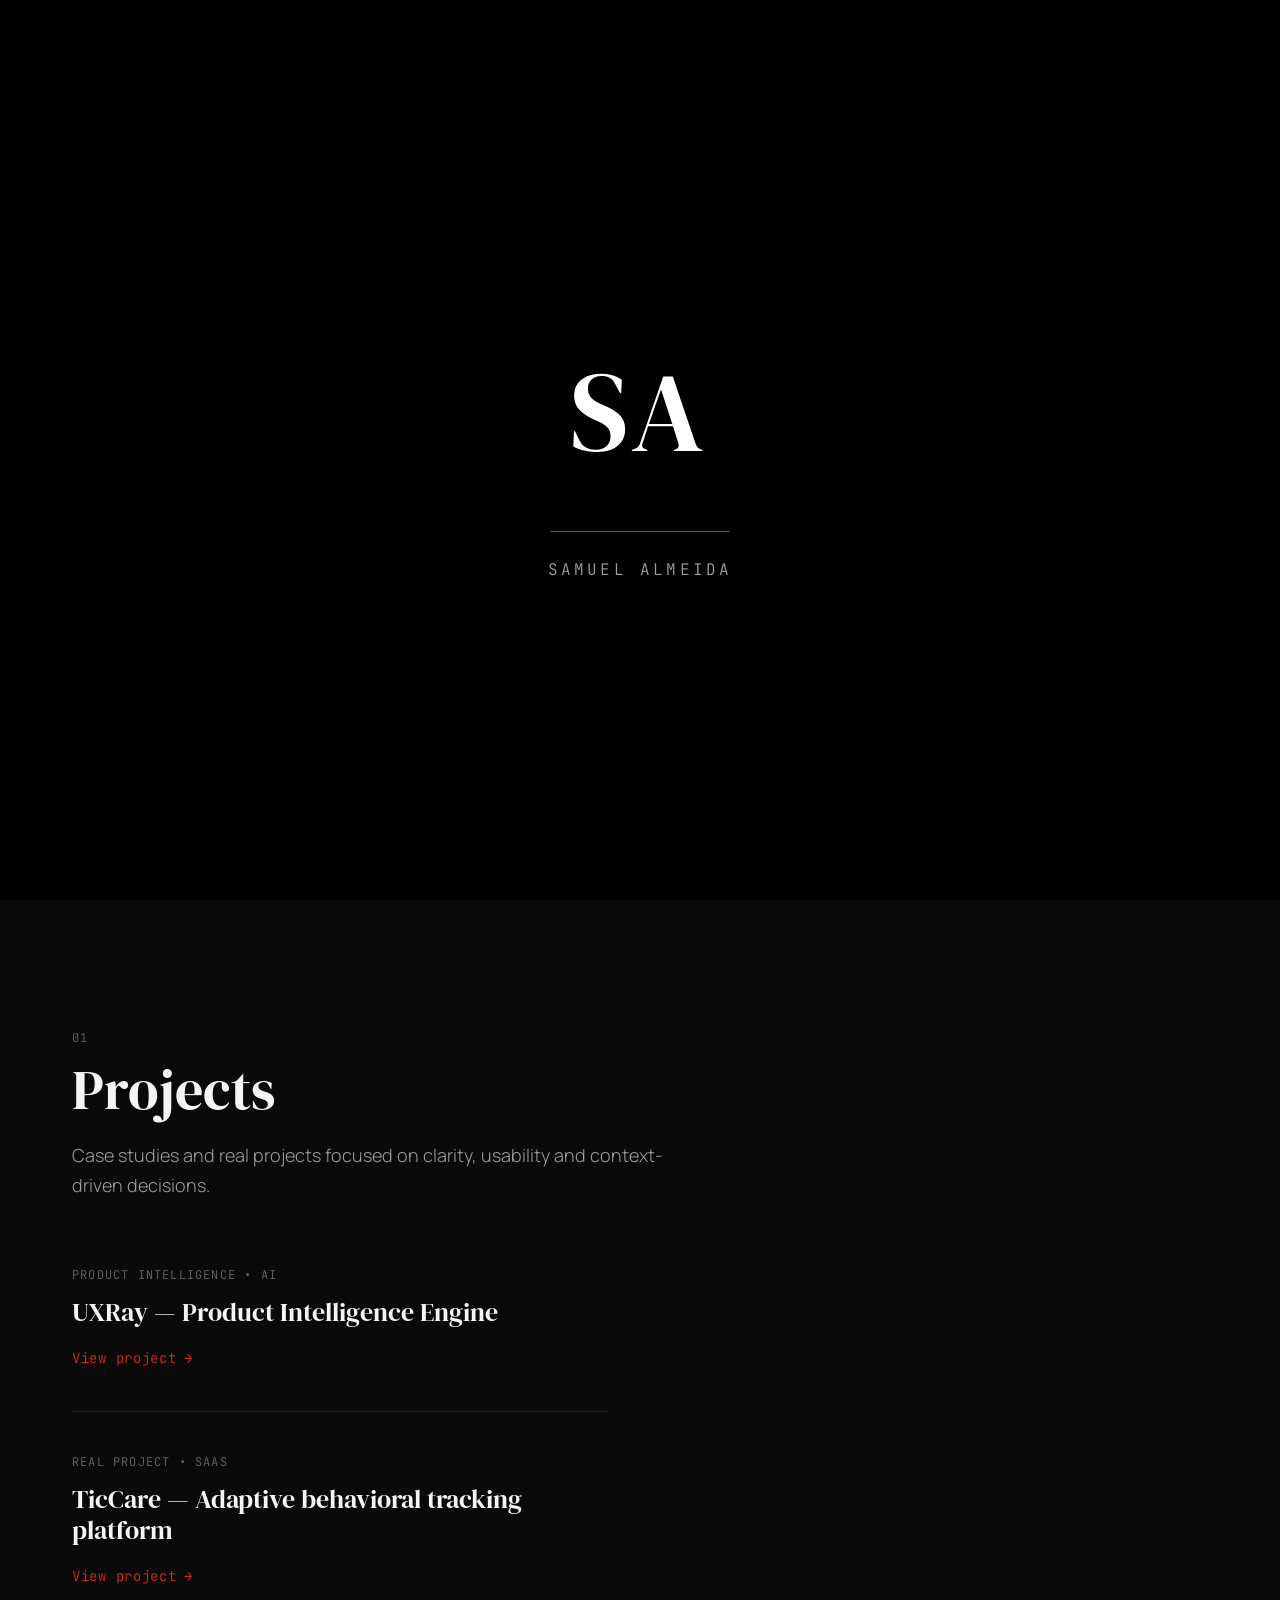
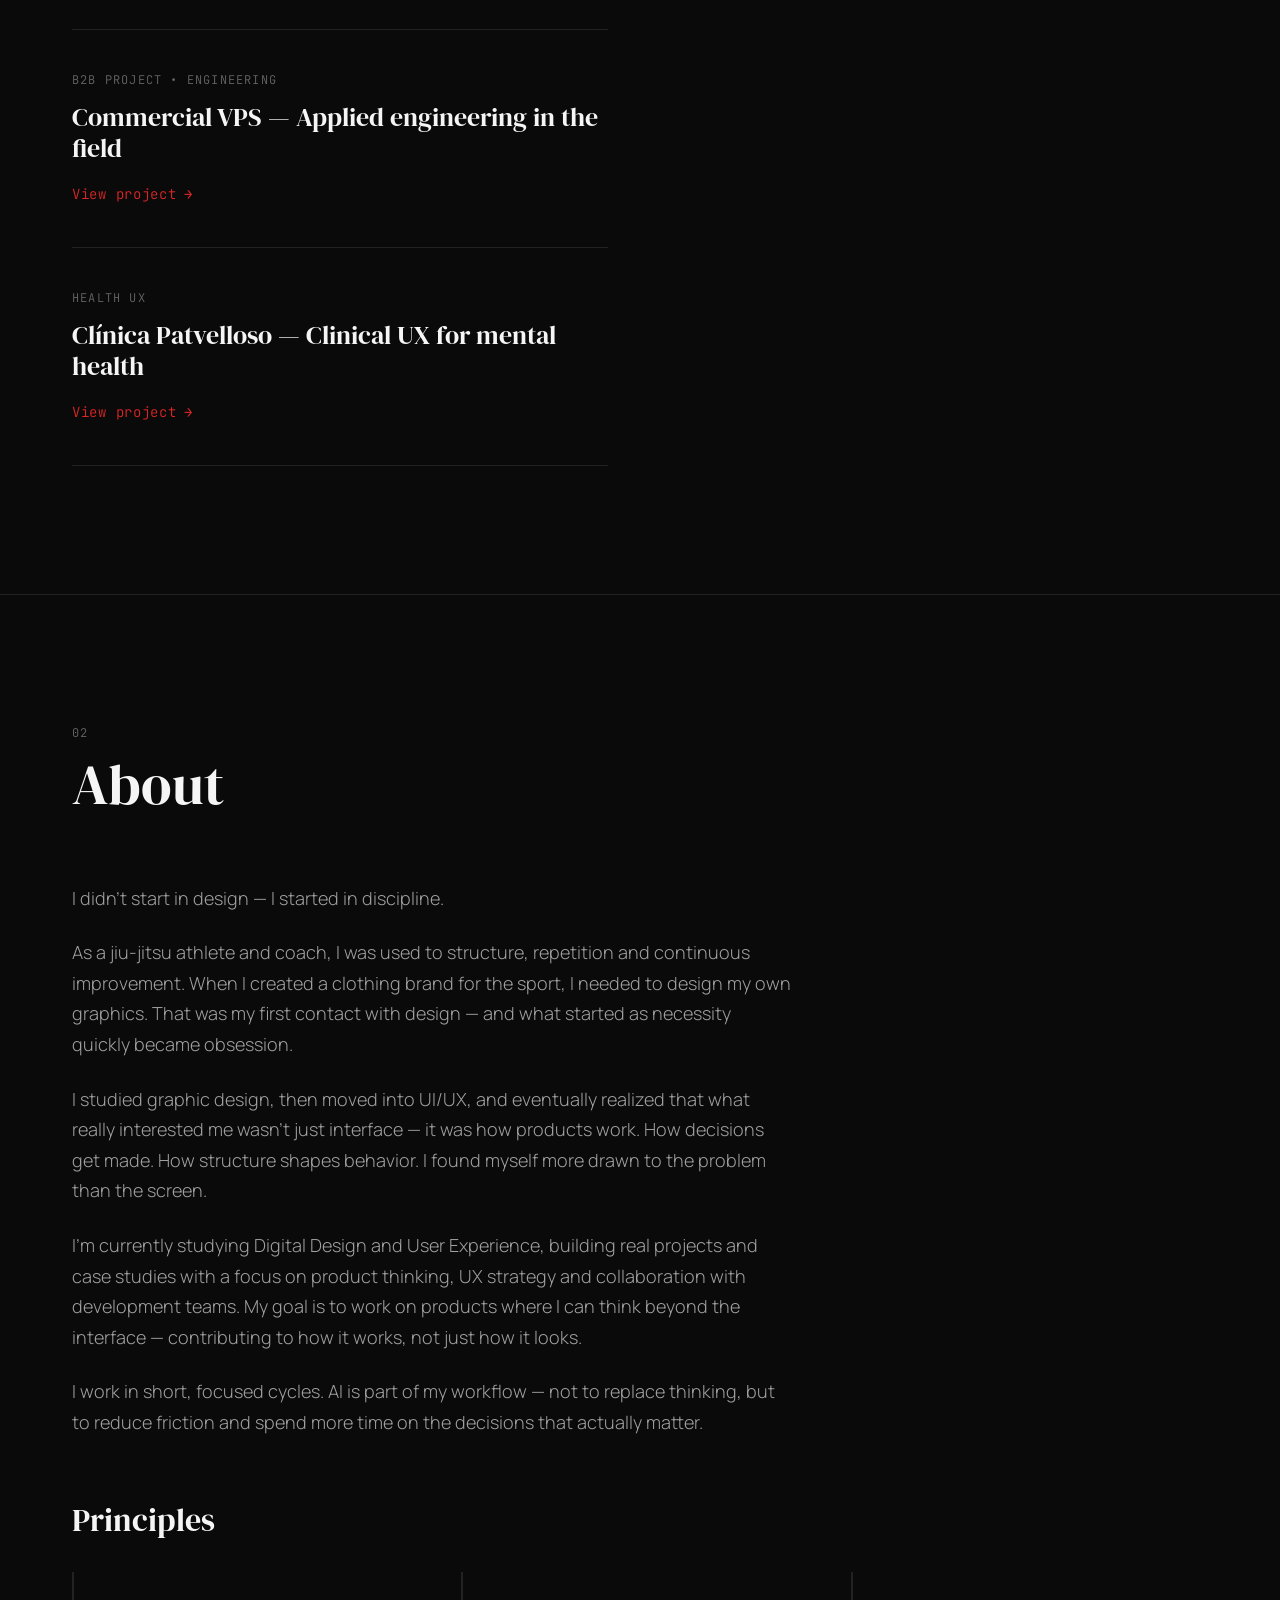
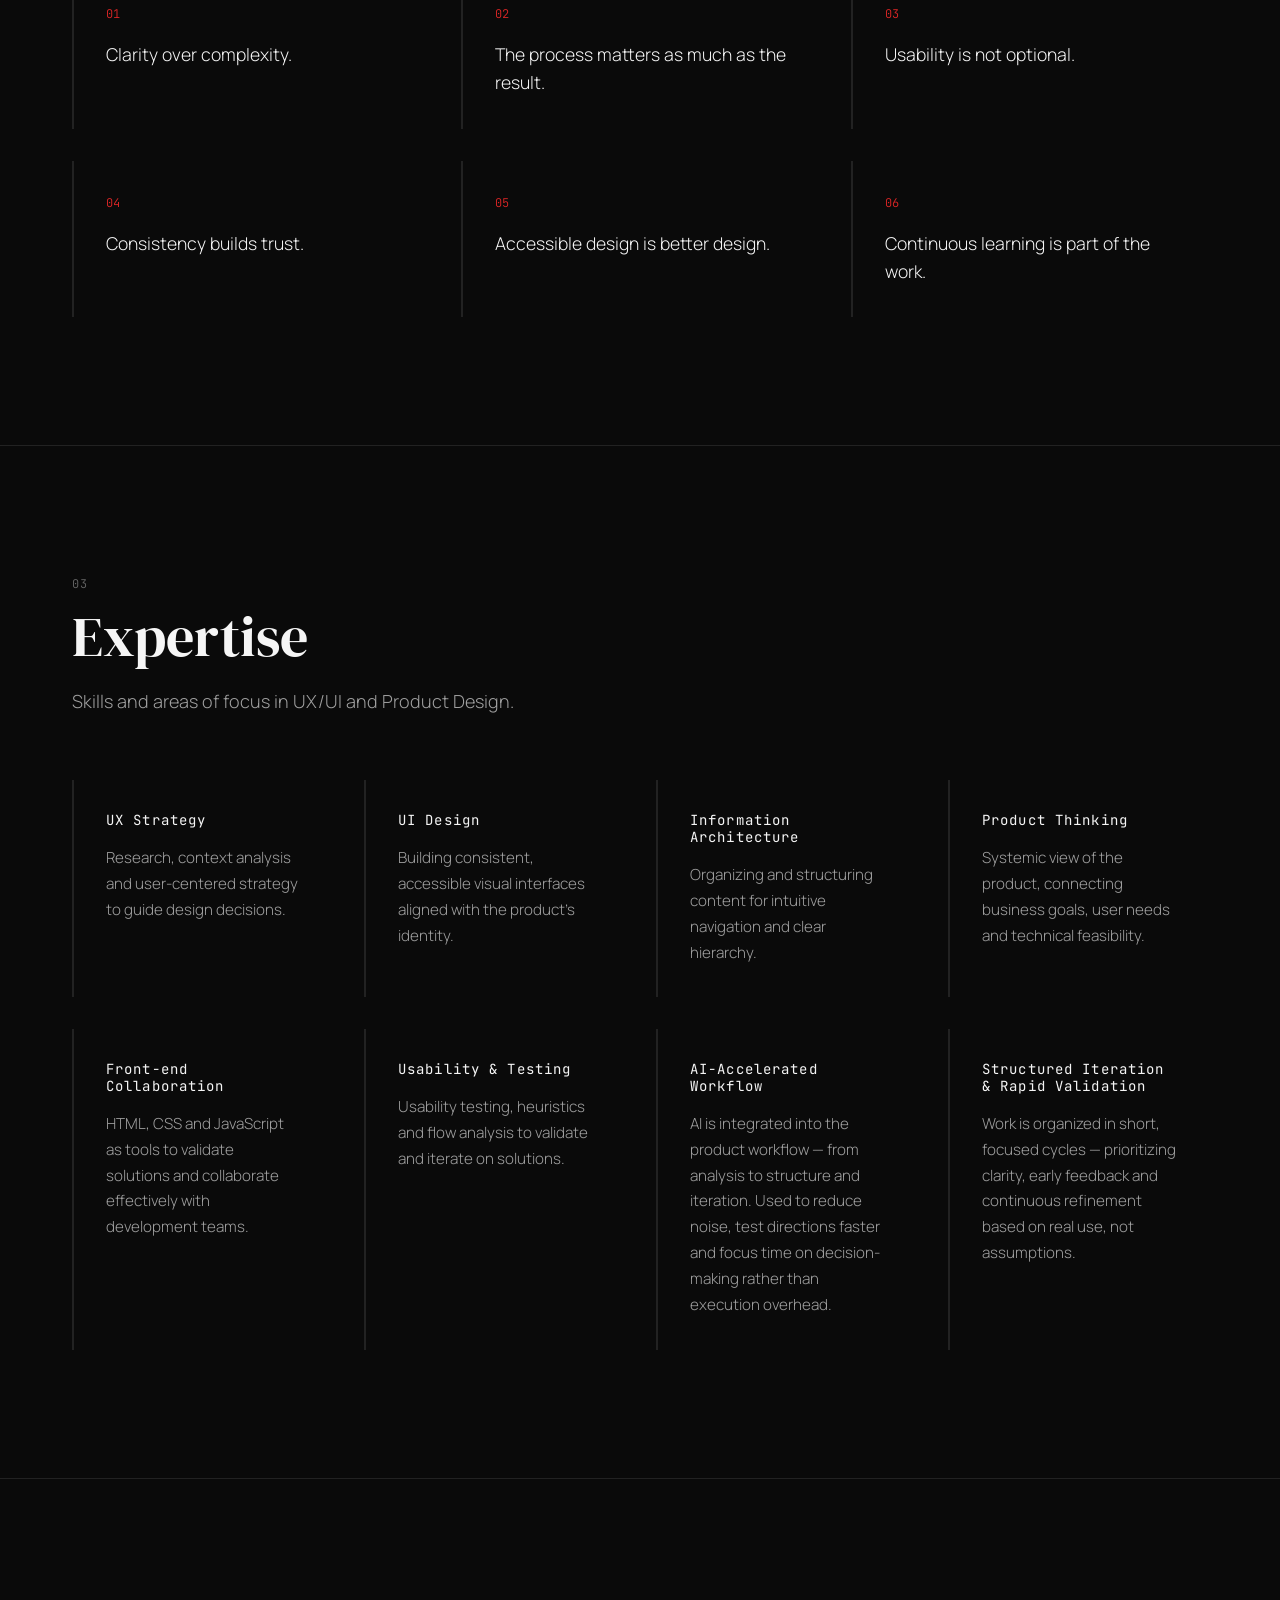
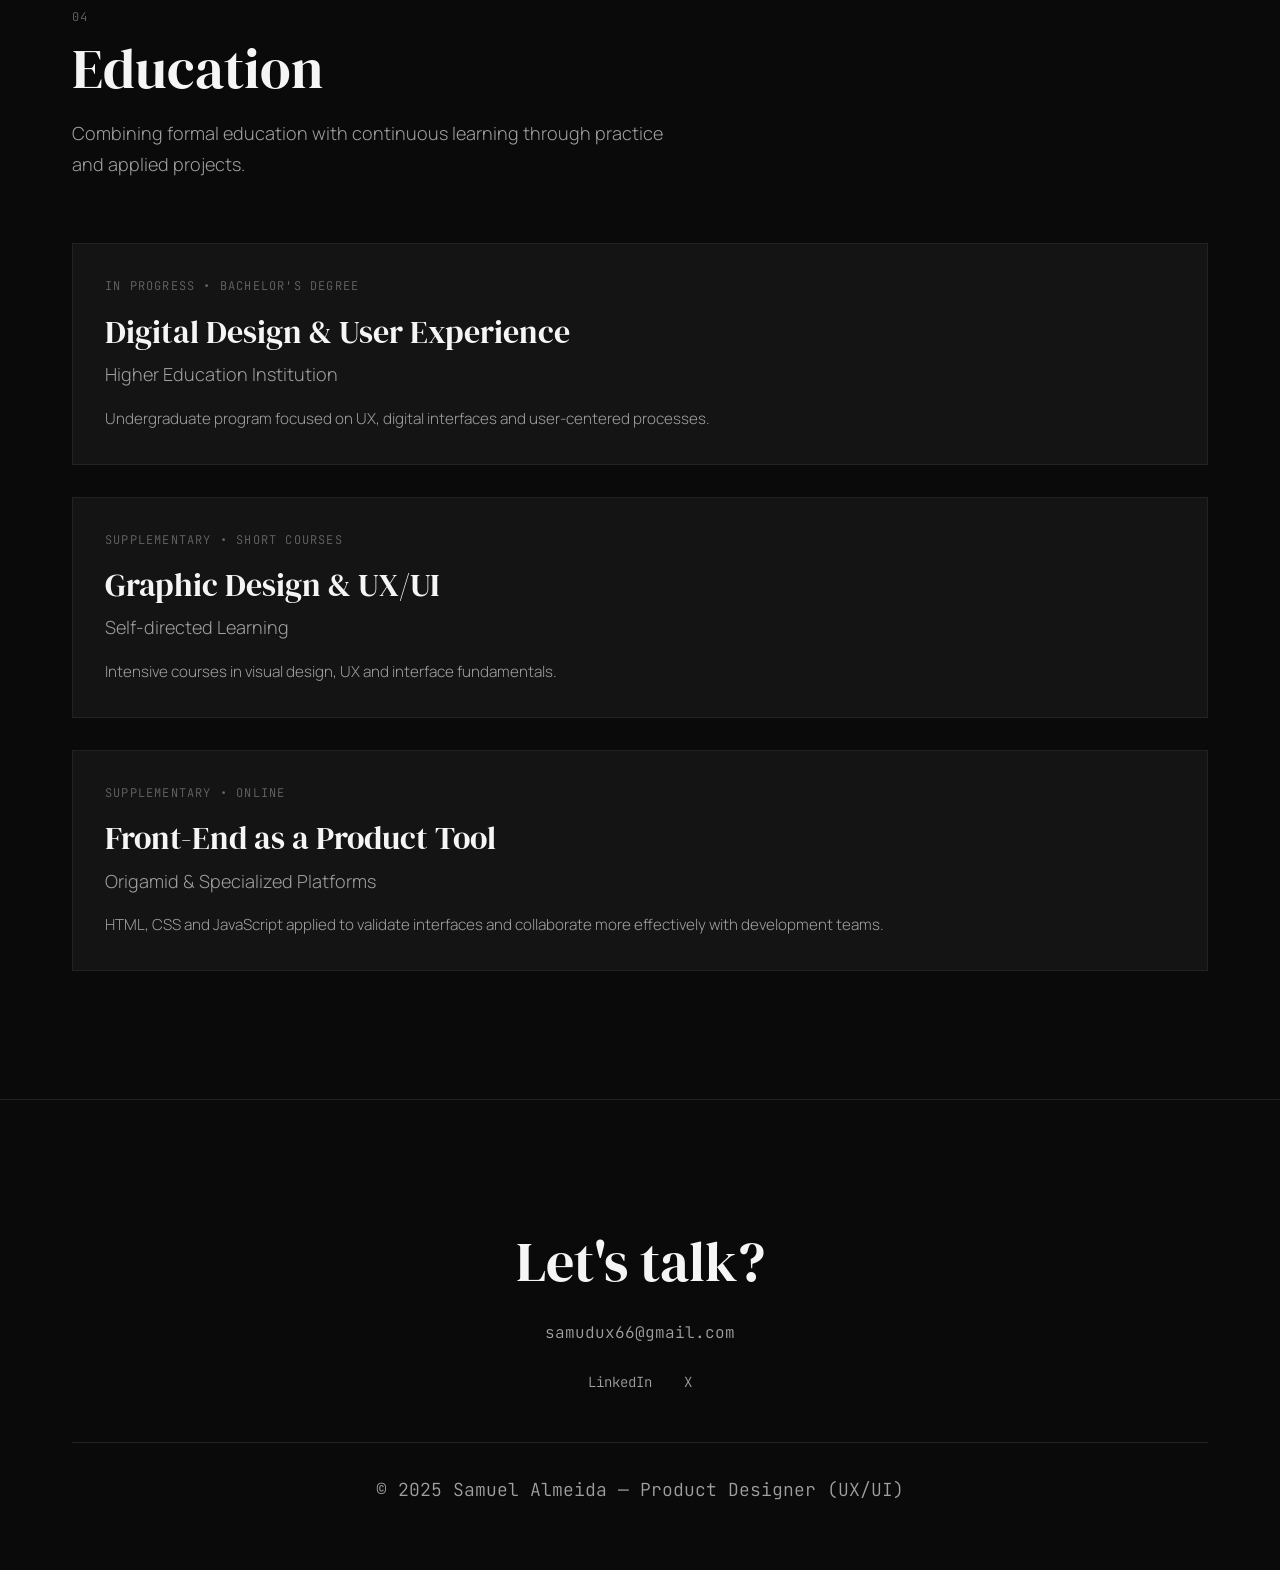
==== index.html @ c8c84872 "Sharpen hero copy and TicCare subtitle Hero: headline → "focused on clarity, structure and decision-" ====
<!DOCTYPE html>
<html lang="en">
<head>
    <meta charset="UTF-8">
    <meta name="viewport" content="width=device-width, initial-scale=1.0">
    <title>Samuel Almeida — Product Designer (UX/UI)</title>
    <meta name="description" content="Portfolio of Samuel Almeida — Product Designer (UX/UI), focused on turning complex interfaces into clear, functional and user-centered experiences." />

    <!-- OG / Social -->
    <meta property="og:title" content="Samuel Almeida — Product Designer (UX/UI)" />
    <meta property="og:description" content="Product Designer focused on UX/UI and product thinking. Case studies in AI, SaaS, B2B and Health UX." />
    <meta property="og:image" content="https://samudux.github.io/Portfolio/assets/uxray-hero.png" />
    <meta property="og:url" content="https://samudux.github.io/Portfolio/" />
    <meta property="og:type" content="website" />
    <meta name="twitter:card" content="summary_large_image" />
    <meta name="twitter:title" content="Samuel Almeida — Product Designer (UX/UI)" />
    <meta name="twitter:description" content="Product Designer focused on UX/UI and product thinking. Case studies in AI, SaaS, B2B and Health UX." />
    <meta name="twitter:image" content="https://samudux.github.io/Portfolio/assets/uxray-hero.png" />

    <link rel="icon" type="image/png" sizes="32x32" href="favicon-32.png">
    <link rel="apple-touch-icon" sizes="180x180" href="apple-touch-icon.png">

    <link rel="preconnect" href="https://fonts.googleapis.com">
    <link rel="preconnect" href="https://fonts.gstatic.com" crossorigin>
    <link href="https://fonts.googleapis.com/css2?family=DM+Serif+Display:ital@0;1&family=JetBrains+Mono:wght@300;400;500&family=Manrope:wght@300;400;500;600;700&display=swap" rel="stylesheet">

    <link rel="stylesheet" href="styles.css">
</head>
<body>

<!-- ===================== INTRO ANIMATION ===================== -->
<div id="intro-overlay">
<div id="intro-inner">
<div id="intro-monogram">SA</div>
<div id="intro-loader"><div id="intro-loader-bar"></div></div>
<div id="intro-name">Samuel Almeida</div>
</div>
</div>

<!-- ===================== NAVIGATION ===================== -->
<nav id="navbar">
<div class="nav-container">
<div class="nav-logo">Samuel Almeida</div>
<ul class="nav-links">
<li><a href="#work">Work</a></li>
<li><a href="#about">About</a></li>
<li><a href="#expertise">Expertise</a></li>
<li><a href="#contact">Contact</a></li>
</ul>
</div>
</nav>

<!-- ===================== HERO ===================== -->
<section class="hero-section">
<div class="portfolio-container">
<div class="hero-grid">
<div class="hero-content">
<div class="hero-greeting">PRODUCT DESIGNER (UX/UI)</div>
<h1 class="hero-title">Samuel Almeida</h1>

<p class="hero-subtitle">
Product Designer focused on clarity,<br>
structure and decision-making.
</p>

<p class="hero-description">
I design products by understanding how they work — not just how they look.
</p>

<a href="#work" class="cta-button">VIEW PROJECTS</a>
<a href="cv.html" class="cta-button-secondary" target="_blank">VIEW CV</a>
</div>
<div class="hero-photo">
<img src="author.jpg" alt="Samuel Almeida — Product Designer">
</div>
</div>
</div>
</section>

<!-- ===================== PROJECTS ===================== -->
<section id="work" class="portfolio-section">
<div class="portfolio-container">
<div class="section-header">
<div class="section-number">01</div>
<h2 class="section-title">Projects</h2>
<p class="section-description">
Case studies and real projects focused on clarity, usability and context-driven decisions.
</p>
</div>

<div class="projects-editorial">

<div class="projects-list">

<div class="project-row scroll-reveal" data-slug="uxray">
<div class="project-type">PRODUCT INTELLIGENCE • AI</div>
<h3 class="project-row-title">UXRay — Product Intelligence Engine</h3>
<a href="projeto-uxray.html" class="project-link">View project</a>
</div>

<div class="project-row scroll-reveal" data-slug="ticcare">
<div class="project-type">REAL PROJECT • SAAS</div>
<h3 class="project-row-title">TicCare — Adaptive behavioral tracking platform</h3>
<a href="projeto-ticcare.html" class="project-link">View project</a>
</div>

<div class="project-row scroll-reveal" data-slug="commercial-vps">
<div class="project-type">B2B PROJECT • ENGINEERING</div>
<h3 class="project-row-title">Commercial VPS — Applied engineering in the field</h3>
<a href="projeto-commercial-vps.html" class="project-link">View project</a>
</div>

<div class="project-row scroll-reveal" data-slug="clinica-patvelloso">
<div class="project-type">HEALTH UX</div>
<h3 class="project-row-title">Clínica Patvelloso — Clinical UX for mental health</h3>
<a href="projeto-patvelloso.html" class="project-link">View project</a>
</div>

</div>

<div class="projects-preview-area">
<div class="projects-preview-image" data-slug="uxray">
<img src="assets/uxray-hero.png" alt="Preview — UXRay" loading="lazy">
</div>
<div class="projects-preview-image" data-slug="ticcare">
<img src="assets/ticcare-dashboard.png" alt="Preview — TicCare" loading="lazy">
</div>
<div class="projects-preview-image" data-slug="commercial-vps">
<img src="assets/vps-hero.png" alt="Preview — Commercial VPS" loading="lazy">
</div>
<div class="projects-preview-image" data-slug="clinica-patvelloso">
<img src="assets/patv-hero.png" alt="Preview — Clínica Patvelloso" loading="lazy">
</div>
</div>

</div>
</div>
</section>

<!-- ===================== ABOUT ===================== -->
<section id="about" class="portfolio-section">
<div class="portfolio-container">
<div class="section-header">
<div class="section-number">02</div>
<h2 class="section-title">About</h2>
</div>

<div class="about-content">
<p class="scroll-reveal">
I didn't start in design — I started in discipline.
</p>
<p class="scroll-reveal">
As a jiu-jitsu athlete and coach, I was used to structure, repetition and continuous improvement.
When I created a clothing brand for the sport, I needed to design my own graphics.
That was my first contact with design — and what started as necessity quickly became obsession.
</p>
<p class="scroll-reveal">
I studied graphic design, then moved into UI/UX, and eventually realized that what really
interested me wasn't just interface — it was how products work. How decisions get made.
How structure shapes behavior. I found myself more drawn to the problem than the screen.
</p>
<p class="scroll-reveal">
I'm currently studying Digital Design and User Experience, building real projects and case studies
with a focus on product thinking, UX strategy and collaboration with development teams.
My goal is to work on products where I can think beyond the interface —
contributing to how it works, not just how it looks.
</p>
<p class="scroll-reveal">
I work in short, focused cycles. AI is part of my workflow — not to replace thinking,
but to reduce friction and spend more time on the decisions that actually matter.
</p>
</div>

<!-- Principles -->
<div class="principles-block">
<h3 class="principles-title">Principles</h3>
<div class="manifesto-grid">
<div class="manifesto-item scroll-reveal"><div class="manifesto-number">01</div><p class="manifesto-text">Clarity over complexity.</p></div>
<div class="manifesto-item scroll-reveal"><div class="manifesto-number">02</div><p class="manifesto-text">The process matters as much as the result.</p></div>
<div class="manifesto-item scroll-reveal"><div class="manifesto-number">03</div><p class="manifesto-text">Usability is not optional.</p></div>
<div class="manifesto-item scroll-reveal"><div class="manifesto-number">04</div><p class="manifesto-text">Consistency builds trust.</p></div>
<div class="manifesto-item scroll-reveal"><div class="manifesto-number">05</div><p class="manifesto-text">Accessible design is better design.</p></div>
<div class="manifesto-item scroll-reveal"><div class="manifesto-number">06</div><p class="manifesto-text">Continuous learning is part of the work.</p></div>
</div>
</div>

</div>
</section>

<!-- ===================== EXPERTISE ===================== -->
<section id="expertise" class="portfolio-section">
<div class="portfolio-container">
<div class="section-header">
<div class="section-number">03</div>
<h2 class="section-title">Expertise</h2>
<p class="section-description">
Skills and areas of focus in UX/UI and Product Design.
</p>
</div>

<div class="expertise-grid">
<div class="expertise-card scroll-reveal">
<h4 class="expertise-card-title">UX Strategy</h4>
<p class="expertise-card-desc">Research, context analysis and user-centered strategy to guide design decisions.</p>
</div>
<div class="expertise-card scroll-reveal">
<h4 class="expertise-card-title">UI Design</h4>
<p class="expertise-card-desc">Building consistent, accessible visual interfaces aligned with the product's identity.</p>
</div>
<div class="expertise-card scroll-reveal">
<h4 class="expertise-card-title">Information Architecture</h4>
<p class="expertise-card-desc">Organizing and structuring content for intuitive navigation and clear hierarchy.</p>
</div>
<div class="expertise-card scroll-reveal">
<h4 class="expertise-card-title">Product Thinking</h4>
<p class="expertise-card-desc">Systemic view of the product, connecting business goals, user needs and technical feasibility.</p>
</div>
<div class="expertise-card scroll-reveal">
<h4 class="expertise-card-title">Front-end Collaboration</h4>
<p class="expertise-card-desc">HTML, CSS and JavaScript as tools to validate solutions and collaborate effectively with development teams.</p>
</div>
<div class="expertise-card scroll-reveal">
<h4 class="expertise-card-title">Usability & Testing</h4>
<p class="expertise-card-desc">Usability testing, heuristics and flow analysis to validate and iterate on solutions.</p>
</div>
<div class="expertise-card scroll-reveal">
<h4 class="expertise-card-title">AI-Accelerated Workflow</h4>
<p class="expertise-card-desc">AI is integrated into the product workflow — from analysis to structure and iteration. Used to reduce noise, test directions faster and focus time on decision-making rather than execution overhead.</p>
</div>
<div class="expertise-card scroll-reveal">
<h4 class="expertise-card-title">Structured Iteration & Rapid Validation</h4>
<p class="expertise-card-desc">Work is organized in short, focused cycles — prioritizing clarity, early feedback and continuous refinement based on real use, not assumptions.</p>
</div>
</div>
</div>
</section>

<!-- ===================== EDUCATION ===================== -->
<section id="education" class="portfolio-section">
<div class="portfolio-container">
<div class="section-header">
<div class="section-number">04</div>
<h2 class="section-title">Education</h2>
<p class="section-description">
Combining formal education with continuous learning through practice and applied projects.
</p>
</div>

<div class="education-grid">

<div class="education-item scroll-reveal">
<div class="education-meta">IN PROGRESS • BACHELOR'S DEGREE</div>
<h3 class="education-title">Digital Design & User Experience</h3>
<p class="education-institution">Higher Education Institution</p>
<p class="education-description">
Undergraduate program focused on UX, digital interfaces and user-centered processes.
</p>
</div>

<div class="education-item scroll-reveal">
<div class="education-meta">SUPPLEMENTARY • SHORT COURSES</div>
<h3 class="education-title">Graphic Design & UX/UI</h3>
<p class="education-institution">Self-directed Learning</p>
<p class="education-description">
Intensive courses in visual design, UX and interface fundamentals.
</p>
</div>

<div class="education-item scroll-reveal">
<div class="education-meta">SUPPLEMENTARY • ONLINE</div>
<h3 class="education-title">Front-End as a Product Tool</h3>
<p class="education-institution">Origamid & Specialized Platforms</p>
<p class="education-description">
HTML, CSS and JavaScript applied to validate interfaces and collaborate more effectively with development teams.
</p>
</div>

</div>
</div>
</section>

<!-- ===================== FOOTER / CONTACT ===================== -->
<footer id="contact" class="portfolio-footer">
<div class="portfolio-container">
<div class="footer-content">
<h2 class="footer-title">Let's talk?</h2>
<a href="mailto:samudux66@gmail.com" class="footer-email">samudux66@gmail.com</a>
<div class="footer-links">
<a href="https://www.linkedin.com/in/samuel-almeida-27a087388/" target="_blank" rel="noopener noreferrer">LinkedIn</a>
<a href="https://x.com/Samuel151093" target="_blank" rel="noopener noreferrer">X</a>
</div>
</div>

<div class="footer-bottom">
<p>© 2025 Samuel Almeida — Product Designer (UX/UI)</p>
</div>
</div>
</footer>

<script src="script.js"></script>
</body>
</html>
---- styles.css ----
/* ============================================================
   SAMUEL ALMEIDA — Portfolio Styles
   ============================================================ */

* {
    margin: 0;
    padding: 0;
    box-sizing: border-box;
}

:root {
    --color-bg: #0a0a0a;
    --color-surface: #141414;
    --color-text-primary: #f5f5f5;
    --color-text-secondary: #a0a0a0;
    --color-text-tertiary: #666666;
    --color-accent: #dc2626;
    --color-accent-hover: #ef4444;
    --color-border: #222222;

    --font-display: 'DM Serif Display', serif;
    --font-body: 'Manrope', sans-serif;
    --font-mono: 'JetBrains Mono', monospace;

    --transition: all 0.3s cubic-bezier(0.4, 0, 0.2, 1);
}

html {
    scroll-behavior: smooth;
}

body {
    font-family: var(--font-body);
    background-color: var(--color-bg);
    color: var(--color-text-primary);
    line-height: 1.7;
    font-size: 16px;
    font-weight: 300;
    overflow-x: hidden;
}

h1, h2, h3, h4 {
    font-family: var(--font-display);
    font-weight: 400;
    line-height: 1.2;
    color: var(--color-text-primary);
}

h1 { font-size: clamp(2rem, 5.5vw, 3.8rem); }
h2 { font-size: clamp(2rem, 5vw, 3.5rem); }
h3 { font-size: clamp(1.5rem, 3vw, 2rem); }
h4 { font-size: 1.25rem; }

p {
    font-size: clamp(1rem, 2vw, 1.125rem);
    color: var(--color-text-secondary);
}

a {
    color: var(--color-text-primary);
    text-decoration: none;
    transition: var(--transition);
}

section[id] {
    scroll-margin-top: 80px;
}

/* ============================================================
   INTRO ANIMATION
   ============================================================ */

#intro-overlay {
    position: fixed;
    inset: 0;
    background-color: #000;
    z-index: 9999;
    display: flex;
    align-items: center;
    justify-content: center;
    transition: opacity 0.6s ease;
}

#intro-overlay.hidden {
    opacity: 0;
    pointer-events: none;
}

#intro-inner {
    display: flex;
    flex-direction: column;
    align-items: center;
    gap: 1.5rem;
}

#intro-monogram {
    font-family: var(--font-display);
    font-size: clamp(4rem, 12vw, 7rem);
    color: #fff;
    letter-spacing: 0.05em;
    opacity: 0;
    animation: introFadeIn 0.6s ease 0.2s forwards;
}

#intro-loader {
    width: 180px;
    height: 1px;
    background-color: #333;
    overflow: hidden;
    opacity: 0;
    animation: introFadeIn 0.4s ease 0.7s forwards;
}

#intro-loader-bar {
    height: 100%;
    width: 0%;
    background-color: var(--color-accent);
    animation: loaderExpand 1s ease 0.8s forwards;
}

#intro-name {
    font-family: var(--font-mono);
    font-size: clamp(0.875rem, 2vw, 1rem);
    color: var(--color-text-secondary);
    letter-spacing: 0.2em;
    text-transform: uppercase;
    opacity: 0;
    animation: introFadeIn 0.5s ease 1.6s forwards;
}

@keyframes introFadeIn {
    from { opacity: 0; transform: translateY(8px); }
    to   { opacity: 1; transform: translateY(0); }
}

@keyframes loaderExpand {
    from { width: 0%; }
    to   { width: 100%; }
}

@keyframes fadeInUp {
    from { opacity: 0; transform: translateY(24px); }
    to   { opacity: 1; transform: translateY(0); }
}

/* ============================================================
   NAVIGATION
   ============================================================ */

#navbar {
    position: fixed;
    top: 0;
    left: 0;
    right: 0;
    z-index: 1000;
    background-color: rgba(10, 10, 10, 0.9);
    backdrop-filter: blur(10px);
    border-bottom: 1px solid var(--color-border);
    transition: box-shadow 0.3s ease;
}

.nav-container {
    max-width: 1400px;
    margin: 0 auto;
    padding: 1.5rem 2rem;
    display: flex;
    justify-content: space-between;
    align-items: center;
}

.nav-logo {
    font-family: var(--font-mono);
    font-size: 0.9rem;
    letter-spacing: 0.06em;
    font-weight: 500;
    color: var(--color-text-primary);
}

.nav-links {
    display: flex;
    gap: 2.5rem;
    list-style: none;
}

.nav-links a {
    font-family: var(--font-mono);
    font-size: 0.875rem;
    letter-spacing: 0.05em;
    position: relative;
    color: var(--color-text-secondary);
}

.nav-links a::after {
    content: '';
    position: absolute;
    bottom: -4px;
    left: 0;
    width: 0;
    height: 1px;
    background-color: var(--color-accent);
    transition: width 0.3s ease;
}

.nav-links a:hover::after { width: 100%; }
.nav-links a:hover { color: var(--color-accent); }

/* ============================================================
   LAYOUT
   ============================================================ */

.portfolio-container {
    width: 100%;
    max-width: 1200px;
    margin: 0 auto;
    padding: 0 2rem;
}

.portfolio-section {
    padding: 8rem 0;
    border-bottom: 1px solid var(--color-border);
}

/* ============================================================
   HERO
   ============================================================ */

.hero-section {
    min-height: 100vh;
    display: flex;
    align-items: center;
    padding-top: 80px;
    position: relative;
    overflow: hidden;
    border-bottom: 1px solid var(--color-border);
}

.hero-section::before {
    content: '';
    position: absolute;
    top: 0;
    left: 50%;
    width: 600px;
    height: 600px;
    background: radial-gradient(circle, rgba(220, 38, 38, 0.05) 0%, transparent 70%);
    transform: translate(-50%, -30%);
    pointer-events: none;
}

.hero-grid {
    display: grid;
    grid-template-columns: 1fr auto;
    gap: 4rem;
    align-items: center;
}

.hero-content {
    position: relative;
    z-index: 1;
}

.hero-photo {
    position: relative;
    z-index: 1;
    flex-shrink: 0;
}

.hero-photo img {
    width: 260px;
    height: 340px;
    object-fit: cover;
    object-position: center top;
    filter: grayscale(20%);
    border-radius: 2px;
    display: block;
}

.hero-greeting {
    font-family: var(--font-mono);
    font-size: 0.75rem;
    color: var(--color-text-tertiary);
    letter-spacing: 0.12em;
    margin-bottom: 1rem;
    opacity: 0;
    animation: fadeInUp 0.8s ease 0.1s forwards;
}

.hero-title {
    margin-bottom: 2rem;
    opacity: 0;
    animation: fadeInUp 0.8s ease 0.25s forwards;
}

.hero-subtitle {
    font-size: clamp(1.2rem, 3vw, 1.65rem);
    color: var(--color-text-primary);
    margin-bottom: 3rem;
    font-weight: 400;
    line-height: 1.5;
    opacity: 0;
    animation: fadeInUp 0.8s ease 0.4s forwards;
}

.hero-description {
    max-width: 560px;
    margin-bottom: 3rem;
    line-height: 1.8;
    opacity: 0;
    animation: fadeInUp 0.8s ease 0.55s forwards;
}

/* ============================================================
   BUTTONS
   ============================================================ */

.cta-button {
    display: inline-block;
    padding: 1rem 2.5rem;
    background-color: var(--color-accent);
    color: var(--color-text-primary);
    font-family: var(--font-mono);
    font-size: 0.875rem;
    letter-spacing: 0.05em;
    border: 1px solid var(--color-accent);
    transition: var(--transition);
    opacity: 0;
    animation: fadeInUp 0.8s ease 0.7s forwards;
}

.cta-button:hover {
    background-color: transparent;
    color: var(--color-accent);
}

.cta-button-secondary {
    display: inline-block;
    padding: 1rem 2.5rem;
    background-color: transparent;
    color: var(--color-text-secondary);
    font-family: var(--font-mono);
    font-size: 0.875rem;
    letter-spacing: 0.1em;
    border: 1px solid var(--color-border);
    transition: var(--transition);
    opacity: 0;
    animation: fadeInUp 0.8s ease 0.9s forwards;
    margin-left: 1rem;
}

.cta-button-secondary:hover {
    border-color: var(--color-text-primary);
    color: var(--color-text-primary);
}

/* ============================================================
   SECTION HEADER
   ============================================================ */

.section-header {
    margin-bottom: 4rem;
}

.section-number {
    font-family: var(--font-mono);
    font-size: 0.75rem;
    color: var(--color-text-tertiary);
    letter-spacing: 0.1em;
    margin-bottom: 0.5rem;
}

.section-title {
    margin-bottom: 1rem;
}

.section-description {
    max-width: 600px;
}

/* ============================================================
   PROJECTS — Editorial Layout
   ============================================================ */

.projects-editorial {
    display: grid;
    grid-template-columns: 1fr 1fr;
    gap: 4rem;
    align-items: start;
    margin-top: 3rem;
    min-height: 400px;
}

.projects-list {
    display: flex;
    flex-direction: column;
}

.project-row {
    padding: 2.5rem 0;
    border-bottom: 1px solid var(--color-border);
    cursor: pointer;
    transition: var(--transition);
}

.project-row:first-child {
    padding-top: 0;
}

.project-row:hover,
.project-row--active {
    padding-left: 1rem;
}

.project-type {
    font-family: var(--font-mono);
    font-size: 0.75rem;
    color: var(--color-text-tertiary);
    letter-spacing: 0.1em;
    margin-bottom: 0.75rem;
}

.project-row-title {
    font-size: clamp(1.25rem, 2.5vw, 1.6rem);
    margin-bottom: 1rem;
    transition: color 0.3s ease;
}

.project-row:hover .project-row-title,
.project-row--active .project-row-title {
    color: var(--color-accent);
}

.project-link {
    font-family: var(--font-mono);
    font-size: 0.875rem;
    color: var(--color-accent);
    letter-spacing: 0.05em;
    display: inline-flex;
    align-items: center;
    gap: 0.5rem;
}

.project-link:hover { color: var(--color-accent-hover); }

.project-link::after {
    content: '→';
    transition: transform 0.3s ease;
}

.project-link:hover::after { transform: translateX(4px); }

.projects-preview-area {
    position: sticky;
    top: 120px;
    display: flex;
    align-items: center;
    justify-content: center;
    min-height: 300px;
}

.projects-preview-image {
    position: absolute;
    inset: 0;
    display: flex;
    align-items: center;
    justify-content: center;
    opacity: 0;
    transform: translateY(12px);
    transition: opacity 0.4s ease, transform 0.4s ease;
    pointer-events: none;
}

.projects-preview-image.visible {
    opacity: 1;
    transform: translateY(0);
    pointer-events: auto;
}

.projects-preview-image img {
    width: 100%;
    max-width: 480px;
    height: auto;
    border-radius: 4px;
    border: 1px solid var(--color-border);
}

/* ============================================================
   ABOUT
   ============================================================ */

.about-content {
    max-width: 720px;
}

.about-content p {
    margin-bottom: 1.5rem;
}

.principles-block {
    margin-top: 4rem;
}

.principles-title {
    font-size: clamp(1.5rem, 3vw, 2rem);
    margin-bottom: 2rem;
}

/* ============================================================
   MANIFESTO / PRINCÍPIOS
   ============================================================ */

.manifesto-grid {
    display: grid;
    grid-template-columns: repeat(auto-fit, minmax(280px, 1fr));
    gap: 2rem;
}

.manifesto-item {
    padding: 2rem;
    border-left: 2px solid var(--color-border);
    transition: var(--transition);
}

.manifesto-item:hover {
    border-left-color: var(--color-accent);
}

.manifesto-number {
    font-family: var(--font-mono);
    font-size: 0.75rem;
    color: var(--color-accent);
    margin-bottom: 1rem;
}

.manifesto-text {
    font-size: 1.1rem;
    color: var(--color-text-primary);
    line-height: 1.6;
}

/* ============================================================
   EXPERTISE
   ============================================================ */

.expertise-grid {
    display: grid;
    grid-template-columns: repeat(auto-fit, minmax(250px, 1fr));
    gap: 2rem;
    margin-top: 3rem;
}

.expertise-card {
    padding: 2rem;
    border-left: 2px solid var(--color-border);
    transition: var(--transition);
}

.expertise-card:hover {
    border-left-color: var(--color-accent);
}

.expertise-card-title {
    font-family: var(--font-mono);
    font-size: 0.875rem;
    letter-spacing: 0.08em;
    color: var(--color-text-primary);
    margin-bottom: 1rem;
}

.expertise-card-desc {
    font-size: 0.95rem;
    color: var(--color-text-secondary);
    line-height: 1.7;
}

/* ============================================================
   EDUCATION
   ============================================================ */

.education-grid {
    display: grid;
    gap: 2rem;
}

.education-item {
    padding: 2rem;
    background-color: var(--color-surface);
    border: 1px solid var(--color-border);
    transition: var(--transition);
}

.education-item:hover {
    border-color: var(--color-accent);
}

.education-meta {
    font-family: var(--font-mono);
    font-size: 0.75rem;
    color: var(--color-text-tertiary);
    letter-spacing: 0.1em;
    margin-bottom: 1rem;
}

.education-title {
    margin-bottom: 0.5rem;
}

.education-institution {
    color: var(--color-text-secondary);
    margin-bottom: 1rem;
}

.education-description {
    font-size: 0.95rem;
}

/* ============================================================
   FOOTER / CONTACT
   ============================================================ */

.portfolio-footer {
    padding: 8rem 0 4rem;
    text-align: center;
}

.footer-content {
    margin-bottom: 3rem;
}

.footer-title {
    margin-bottom: 1.5rem;
}

.footer-email {
    font-family: var(--font-mono);
    font-size: 1rem;
    color: var(--color-text-secondary);
    display: inline-block;
    transition: var(--transition);
}

.footer-email:hover {
    color: var(--color-accent);
}

.footer-links {
    display: flex;
    justify-content: center;
    gap: 2rem;
    margin-top: 1.5rem;
    flex-wrap: wrap;
}

.footer-links a {
    font-family: var(--font-mono);
    font-size: 0.875rem;
    color: var(--color-text-secondary);
}

.footer-links a:hover { color: var(--color-accent); }

.footer-bottom {
    font-family: var(--font-mono);
    font-size: 0.75rem;
    color: var(--color-text-tertiary);
    padding-top: 2rem;
    border-top: 1px solid var(--color-border);
}

/* ============================================================
   SCROLL REVEAL
   ============================================================ */

.scroll-reveal {
    opacity: 0;
    transform: translateY(20px);
    transition: opacity 0.5s ease, transform 0.5s ease;
}

.scroll-reveal.visible {
    opacity: 1;
    transform: translateY(0);
}

/* ============================================================
   CASE STUDY PAGES
   ============================================================ */

.case-page {
    padding-top: 80px;
}

.case-hero {
    padding: 6rem 0 4rem;
}

.case-hero-content {
    max-width: 720px;
    margin-bottom: 4rem;
}

.case-meta {
    display: flex;
    gap: 1rem;
    margin-bottom: 2rem;
    flex-wrap: wrap;
}

.case-tag {
    font-family: var(--font-mono);
    font-size: 0.75rem;
    color: var(--color-text-secondary);
    letter-spacing: 0.08em;
    padding: 0.4rem 1rem;
    border: 1px solid var(--color-border);
    border-radius: 2px;
}

.case-title {
    font-size: clamp(2.5rem, 6vw, 4.5rem);
    margin-bottom: 0.75rem;
}

.case-subtitle {
    font-size: clamp(1.1rem, 2.5vw, 1.4rem);
    color: var(--color-text-secondary);
    margin-bottom: 2rem;
    font-weight: 400;
}

.case-intro {
    font-size: 1.05rem;
    color: var(--color-text-secondary);
    line-height: 1.8;
    max-width: 600px;
}

.case-hero-image {
    overflow: hidden;
    border-radius: 6px;
    border: 1px solid var(--color-border);
}

.case-hero-image img {
    width: 100%;
    height: auto;
    display: block;
}

.case-section {
    padding: 5rem 0;
    border-top: 1px solid var(--color-border);
}

.case-section-title {
    margin-bottom: 3rem;
}

.case-two-col {
    display: grid;
    grid-template-columns: 1fr 1fr;
    gap: 4rem;
}

.case-block {
    max-width: 520px;
}

.case-block--narrow {
    max-width: 640px;
}

.case-label {
    font-family: var(--font-mono);
    font-size: 0.75rem;
    color: var(--color-accent);
    letter-spacing: 0.1em;
    text-transform: uppercase;
    margin-bottom: 1.25rem;
}

.case-text {
    font-size: 1rem;
    color: var(--color-text-secondary);
    line-height: 1.8;
}

.case-text + .case-text {
    margin-top: 0.75rem;
}

.case-text ul,
.case-text li {
    font-size: 1rem;
    color: var(--color-text-secondary);
    line-height: 1.8;
}

.case-interfaces {
    display: grid;
    gap: 5rem;
}

.case-interface-item {
    display: flex;
    flex-direction: column;
    gap: 1.5rem;
}

.case-interface-image {
    overflow: hidden;
    border-radius: 6px;
    border: 1px solid var(--color-border);
}

.case-interface-image img {
    width: 100%;
    height: auto;
    display: block;
}

.case-interface-info {
    max-width: 480px;
}

.case-interface-title {
    font-family: var(--font-body);
    font-size: 1.1rem;
    font-weight: 500;
    color: var(--color-text-primary);
    margin-bottom: 0.5rem;
}

.case-interface-desc {
    font-size: 0.95rem;
    color: var(--color-text-secondary);
    line-height: 1.7;
}

.project-back-link {
    font-family: var(--font-mono);
    font-size: 0.875rem;
    color: var(--color-text-secondary);
    display: inline-block;
    margin-bottom: 3rem;
    letter-spacing: 0.05em;
    transition: var(--transition);
}

.project-back-link:hover {
    color: var(--color-accent);
}

/* ============================================================
   RESPONSIVE
   ============================================================ */

@media (max-width: 900px) {
    .hero-grid {
        grid-template-columns: 1fr;
        gap: 3rem;
    }

    .hero-photo {
        order: -1;
        display: flex;
        justify-content: center;
    }

    .hero-photo img {
        width: 200px;
        height: 260px;
    }

    .projects-editorial {
        grid-template-columns: 1fr;
    }

    .projects-preview-area {
        display: none;
    }

    .manifesto-grid {
        grid-template-columns: 1fr;
    }

    .expertise-grid {
        grid-template-columns: 1fr;
    }

    .case-two-col {
        grid-template-columns: 1fr;
        gap: 3rem;
    }
}

@media (max-width: 640px) {
    .nav-container {
        padding: 1rem 1.25rem;
    }

    .nav-logo {
        font-size: 0.75rem;
        white-space: nowrap;
    }

    .nav-links {
        gap: 0.75rem;
    }

    .nav-links a {
        font-size: 0.7rem;
    }

    .cta-button,
    .cta-button-secondary {
        display: block;
        text-align: center;
        margin-left: 0;
    }

    .cta-button-secondary {
        margin-top: 0.75rem;
    }

    .portfolio-section {
        padding: 5rem 0;
    }

    .portfolio-container {
        padding: 0 1.25rem;
    }

    .portfolio-footer {
        padding: 5rem 0 3rem;
    }

    .case-hero {
        padding: 4rem 0 2rem;
    }

    .case-section {
        padding: 3rem 0;
    }

    .case-interfaces {
        gap: 3rem;
    }

    .project-row:hover,
    .project-row--active {
        padding-left: 0;
    }
}
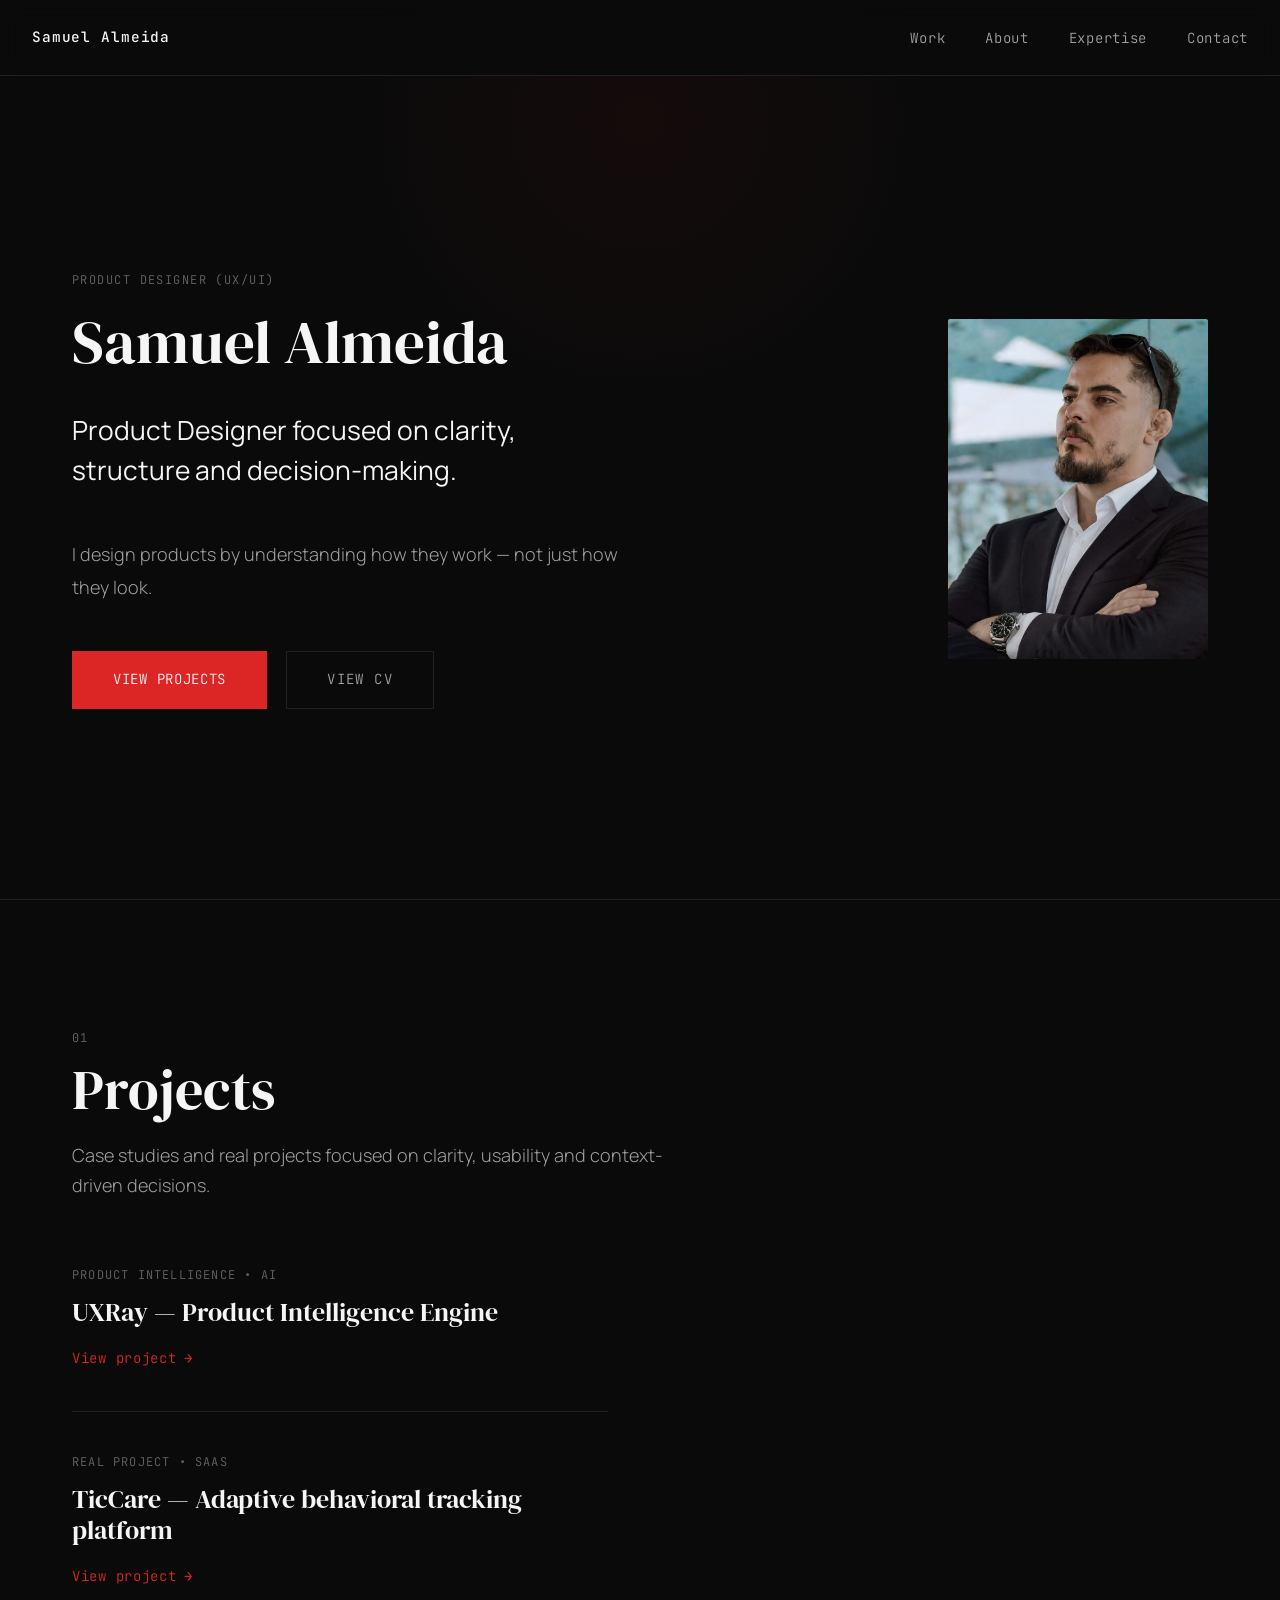
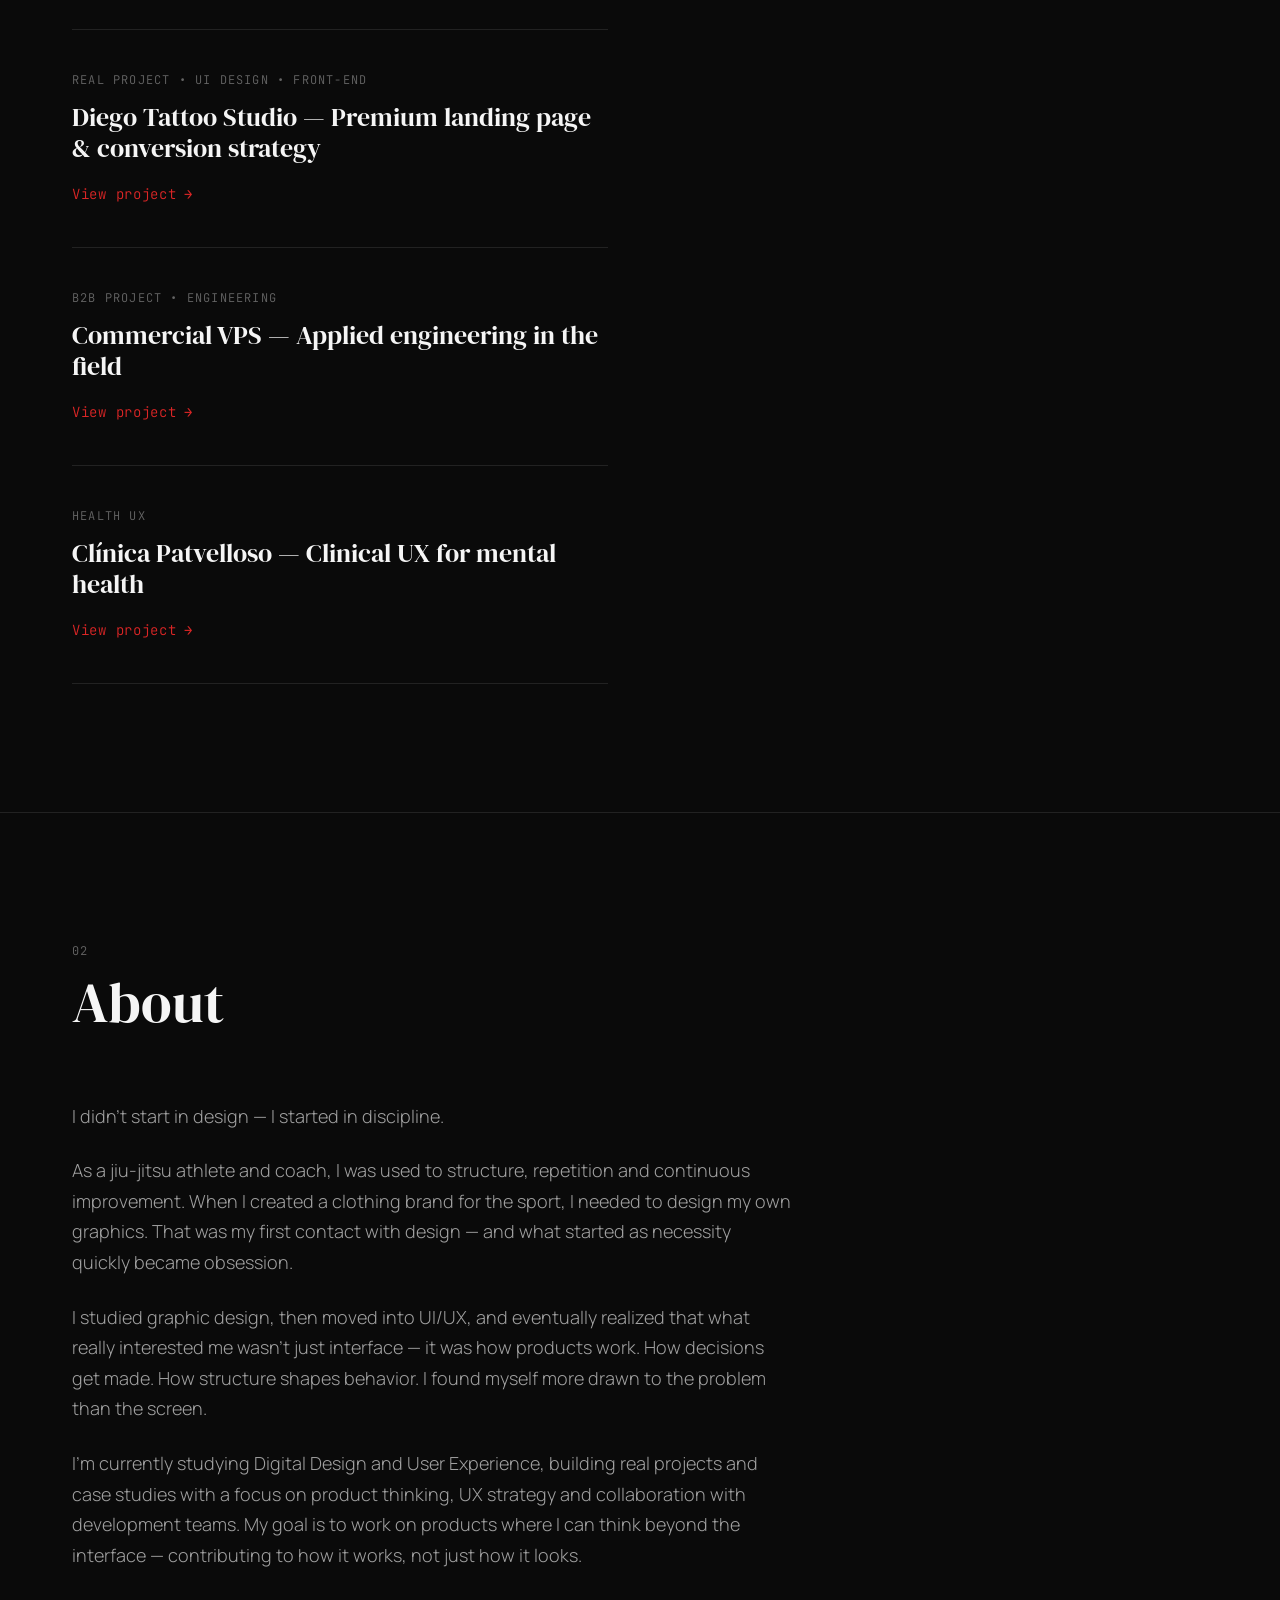
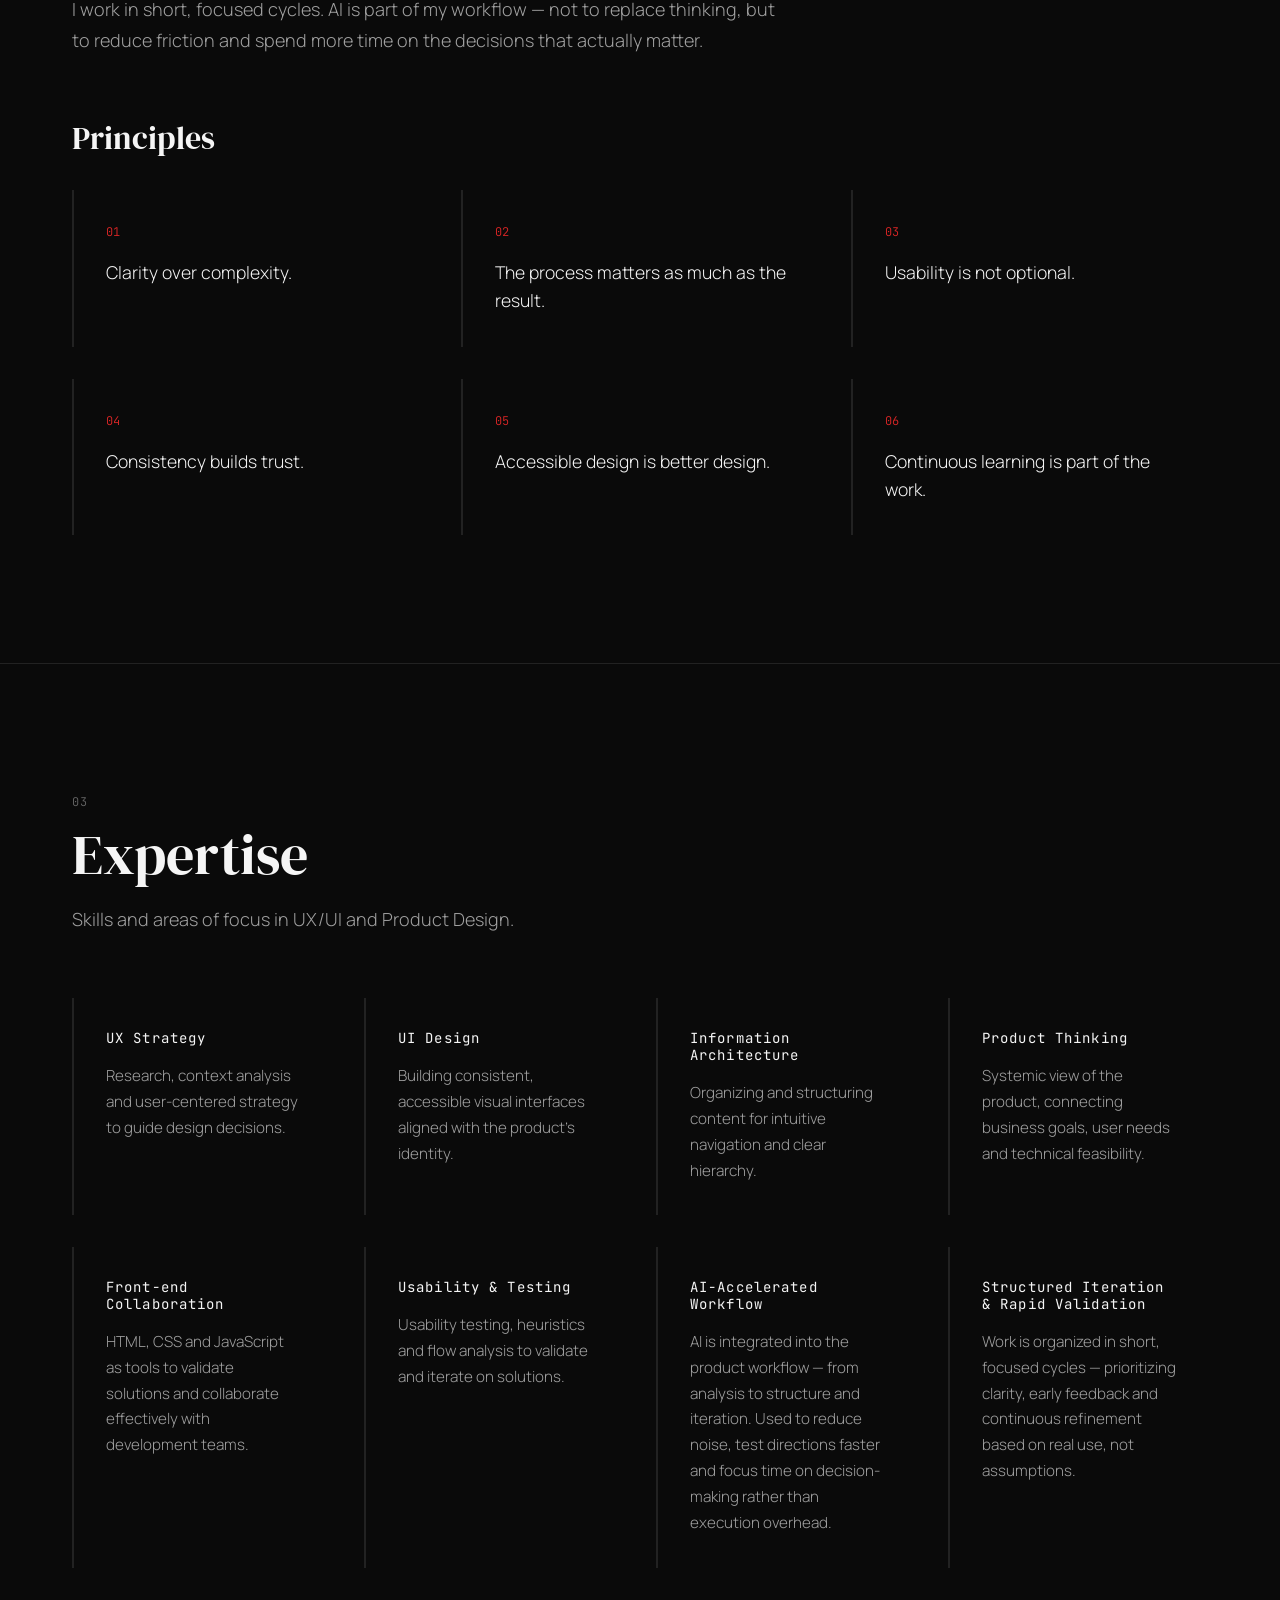
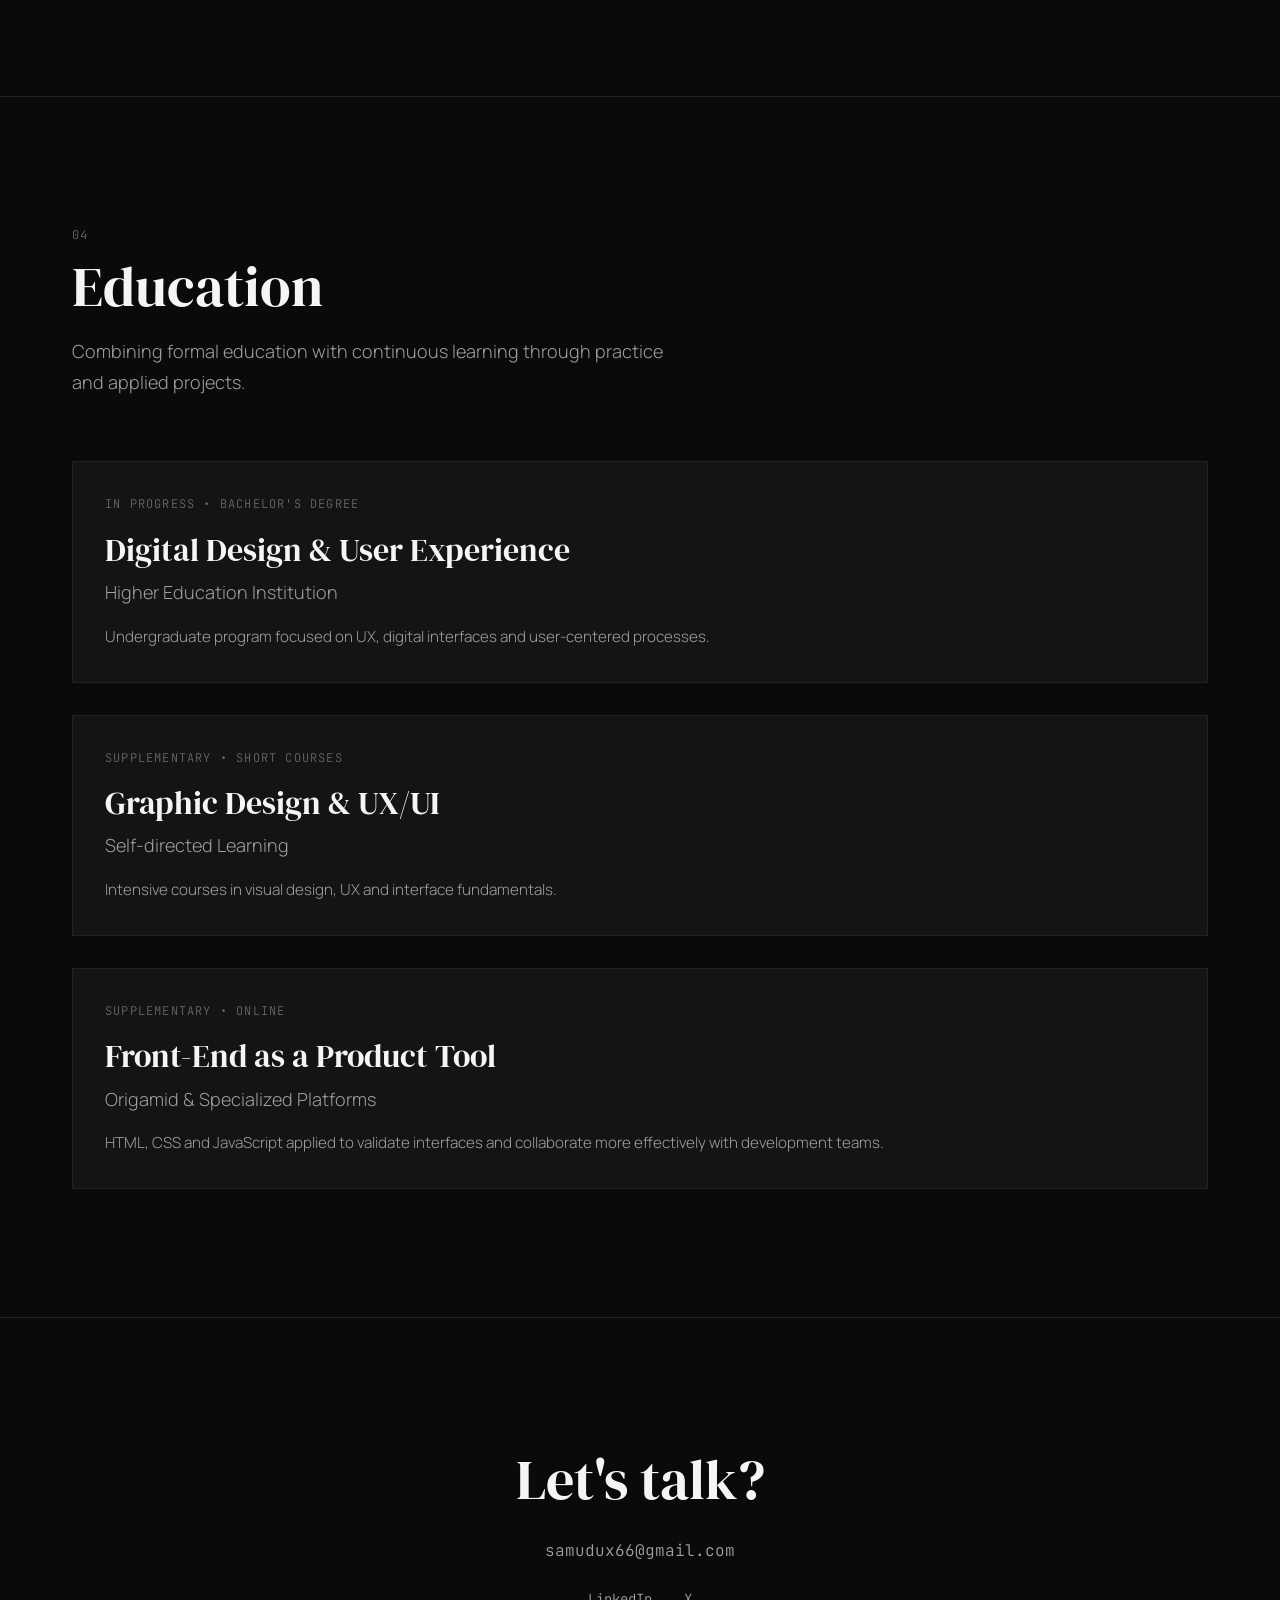
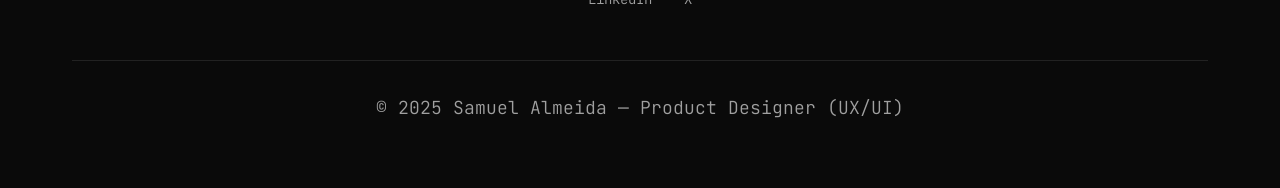
==== commit 3af8c11c: "Add Diego Tattoo Studio case study to portfolio and CV Co-Authored-By: Claude Sonnet 4.6 <noreply@an" ====
--- a/index.html
+++ b/index.html
@@ -104,6 +104,12 @@
 <a href="projeto-ticcare.html" class="project-link">View project</a>
 </div>
 
+<div class="project-row scroll-reveal" data-slug="diego-tattoo">
+<div class="project-type">REAL PROJECT • UI DESIGN • FRONT-END</div>
+<h3 class="project-row-title">Diego Tattoo Studio — Premium landing page & conversion strategy</h3>
+<a href="projeto-diegotattoo.html" class="project-link">View project</a>
+</div>
+
 <div class="project-row scroll-reveal" data-slug="commercial-vps">
 <div class="project-type">B2B PROJECT • ENGINEERING</div>
 <h3 class="project-row-title">Commercial VPS — Applied engineering in the field</h3>
@@ -124,6 +130,9 @@
 </div>
 <div class="projects-preview-image" data-slug="ticcare">
 <img src="assets/ticcare-dashboard.png" alt="Preview — TicCare" loading="lazy">
+</div>
+<div class="projects-preview-image" data-slug="diego-tattoo">
+<img src="assets/diego-hero.png" alt="Preview — Diego Tattoo Studio" loading="lazy">
 </div>
 <div class="projects-preview-image" data-slug="commercial-vps">
 <img src="assets/vps-hero.png" alt="Preview — Commercial VPS" loading="lazy">
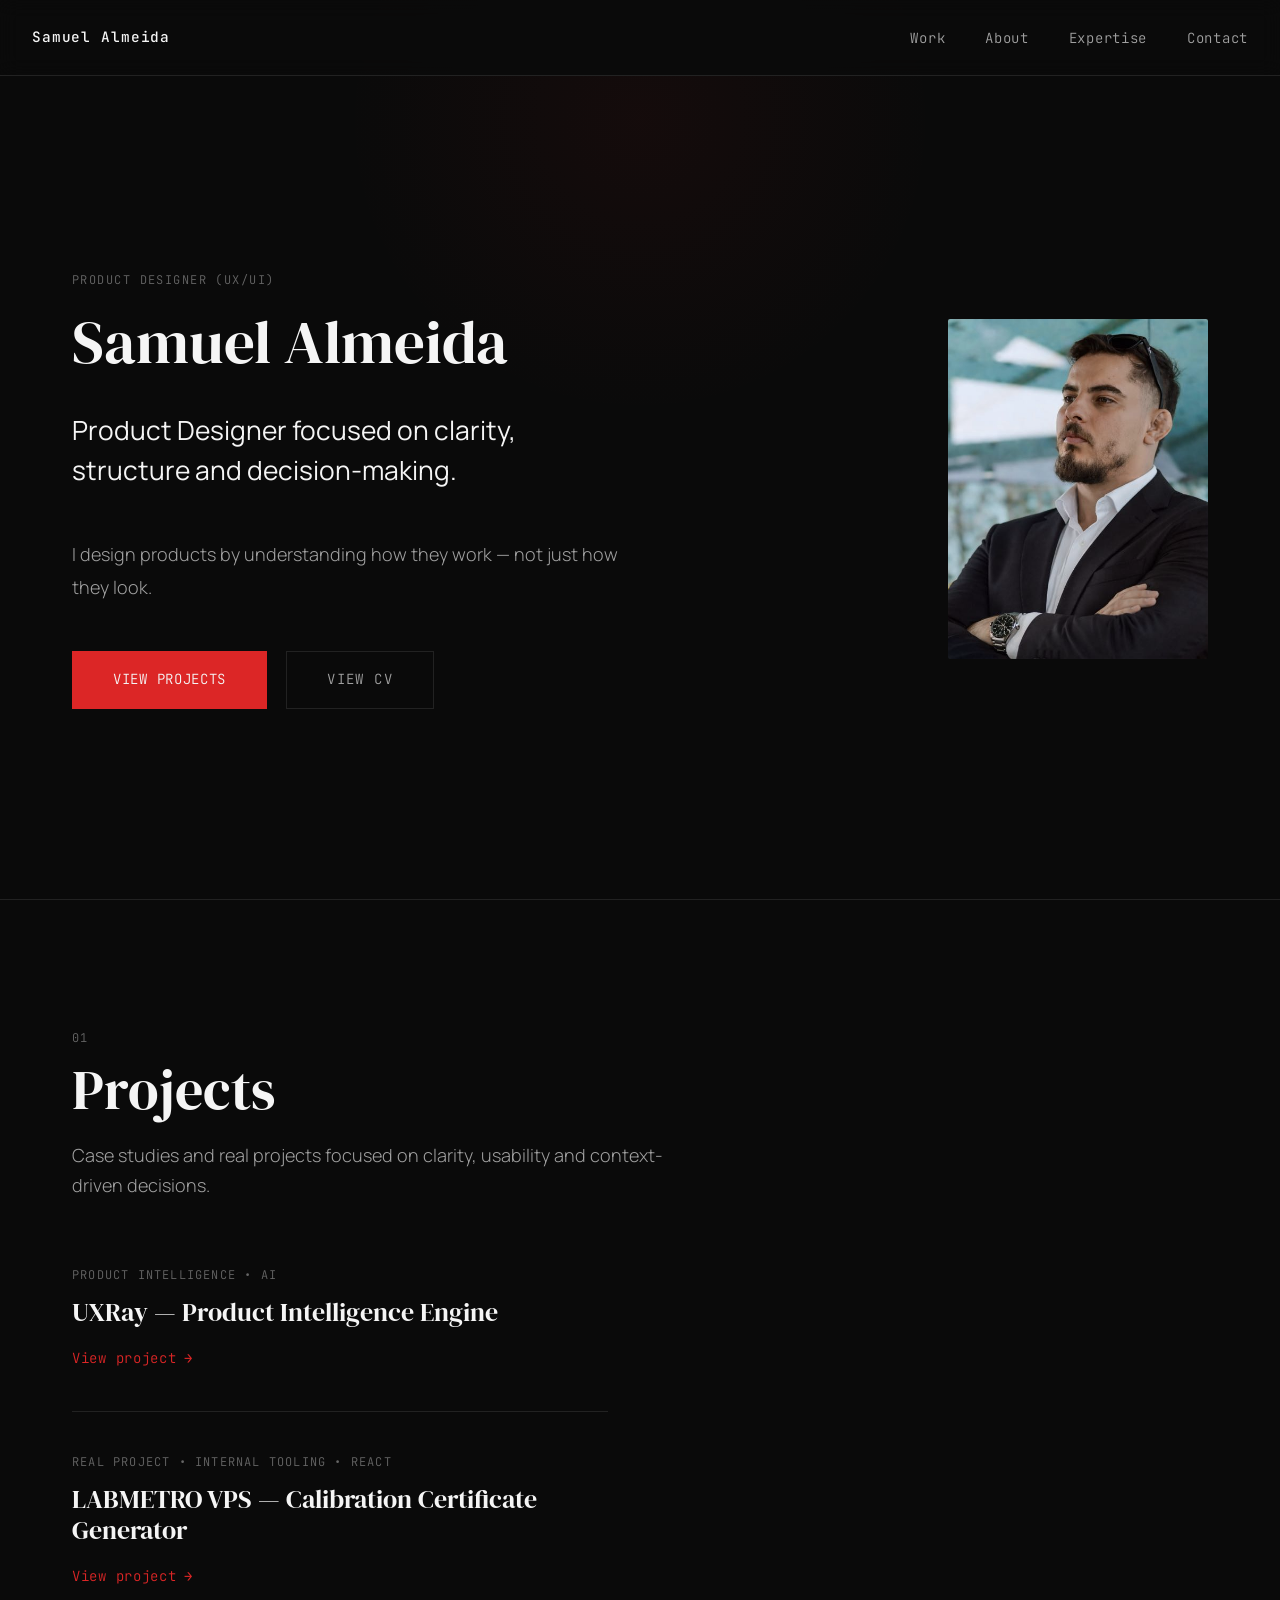
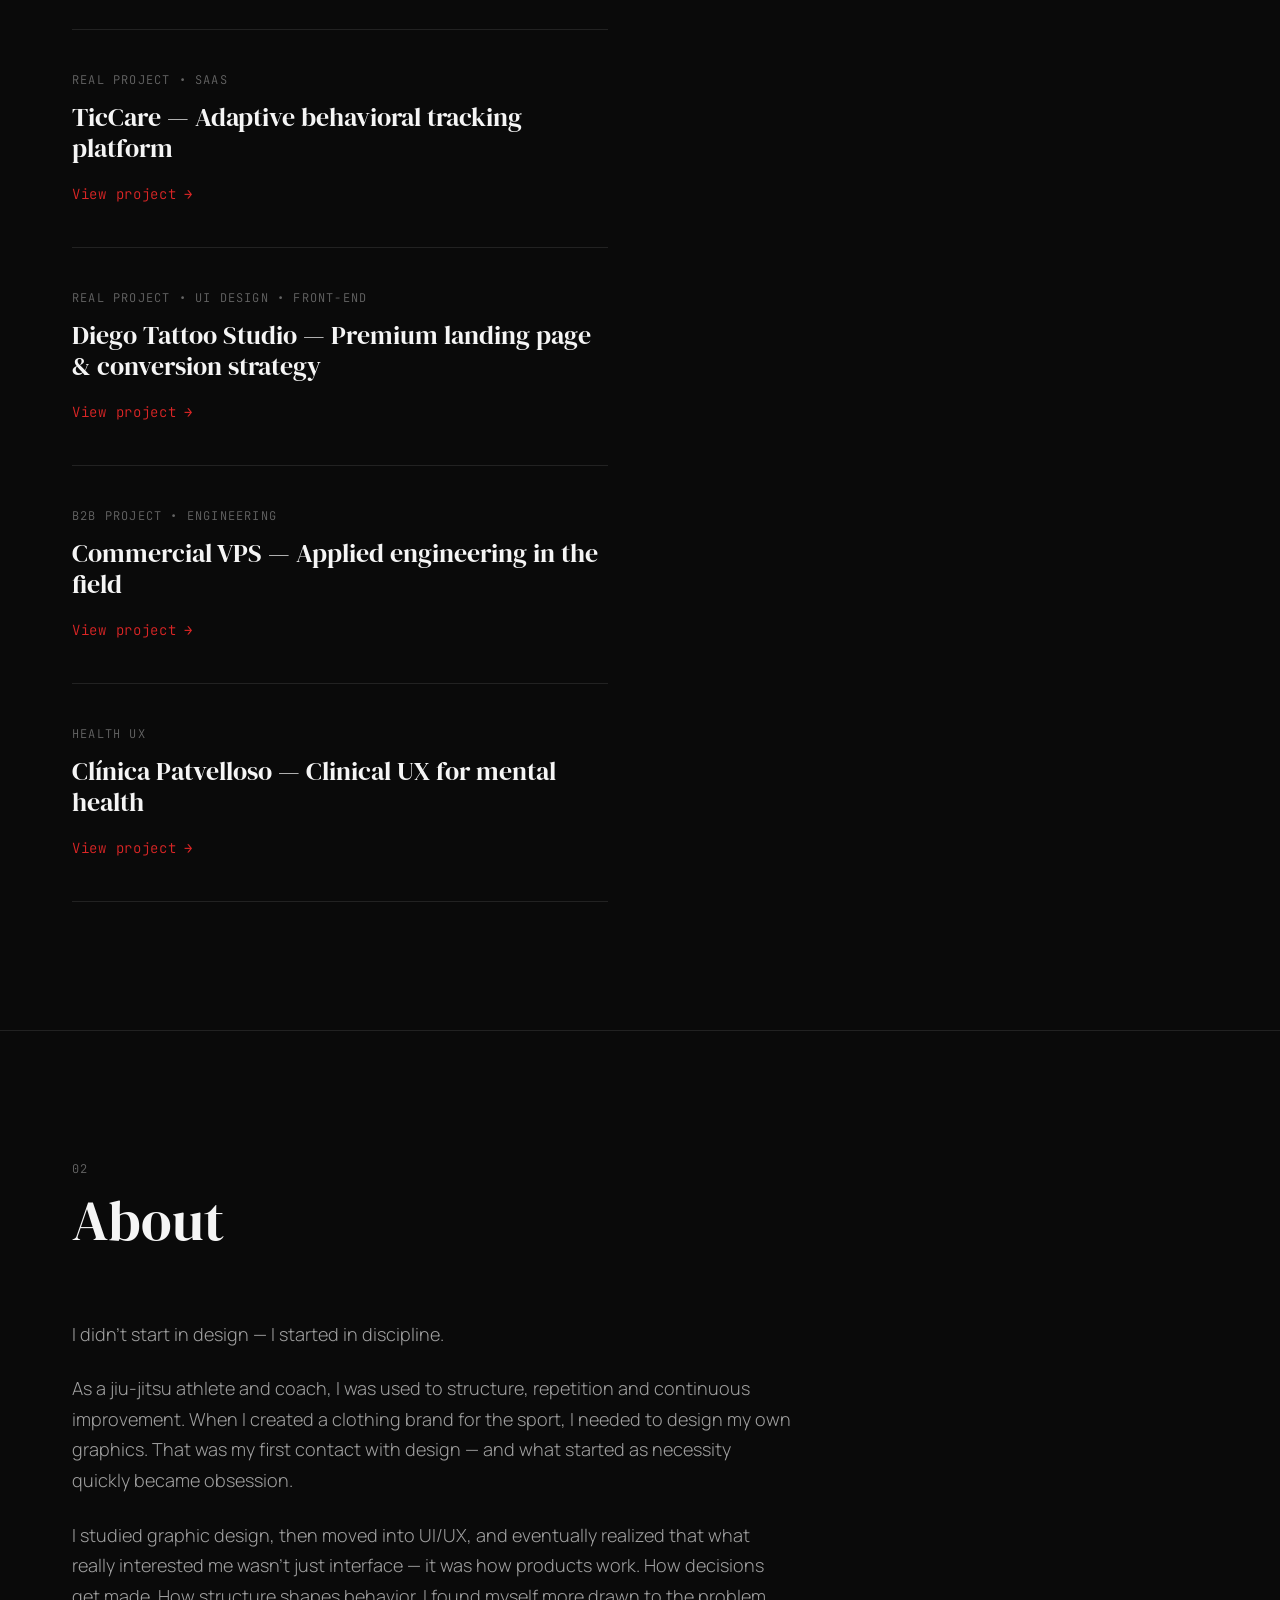
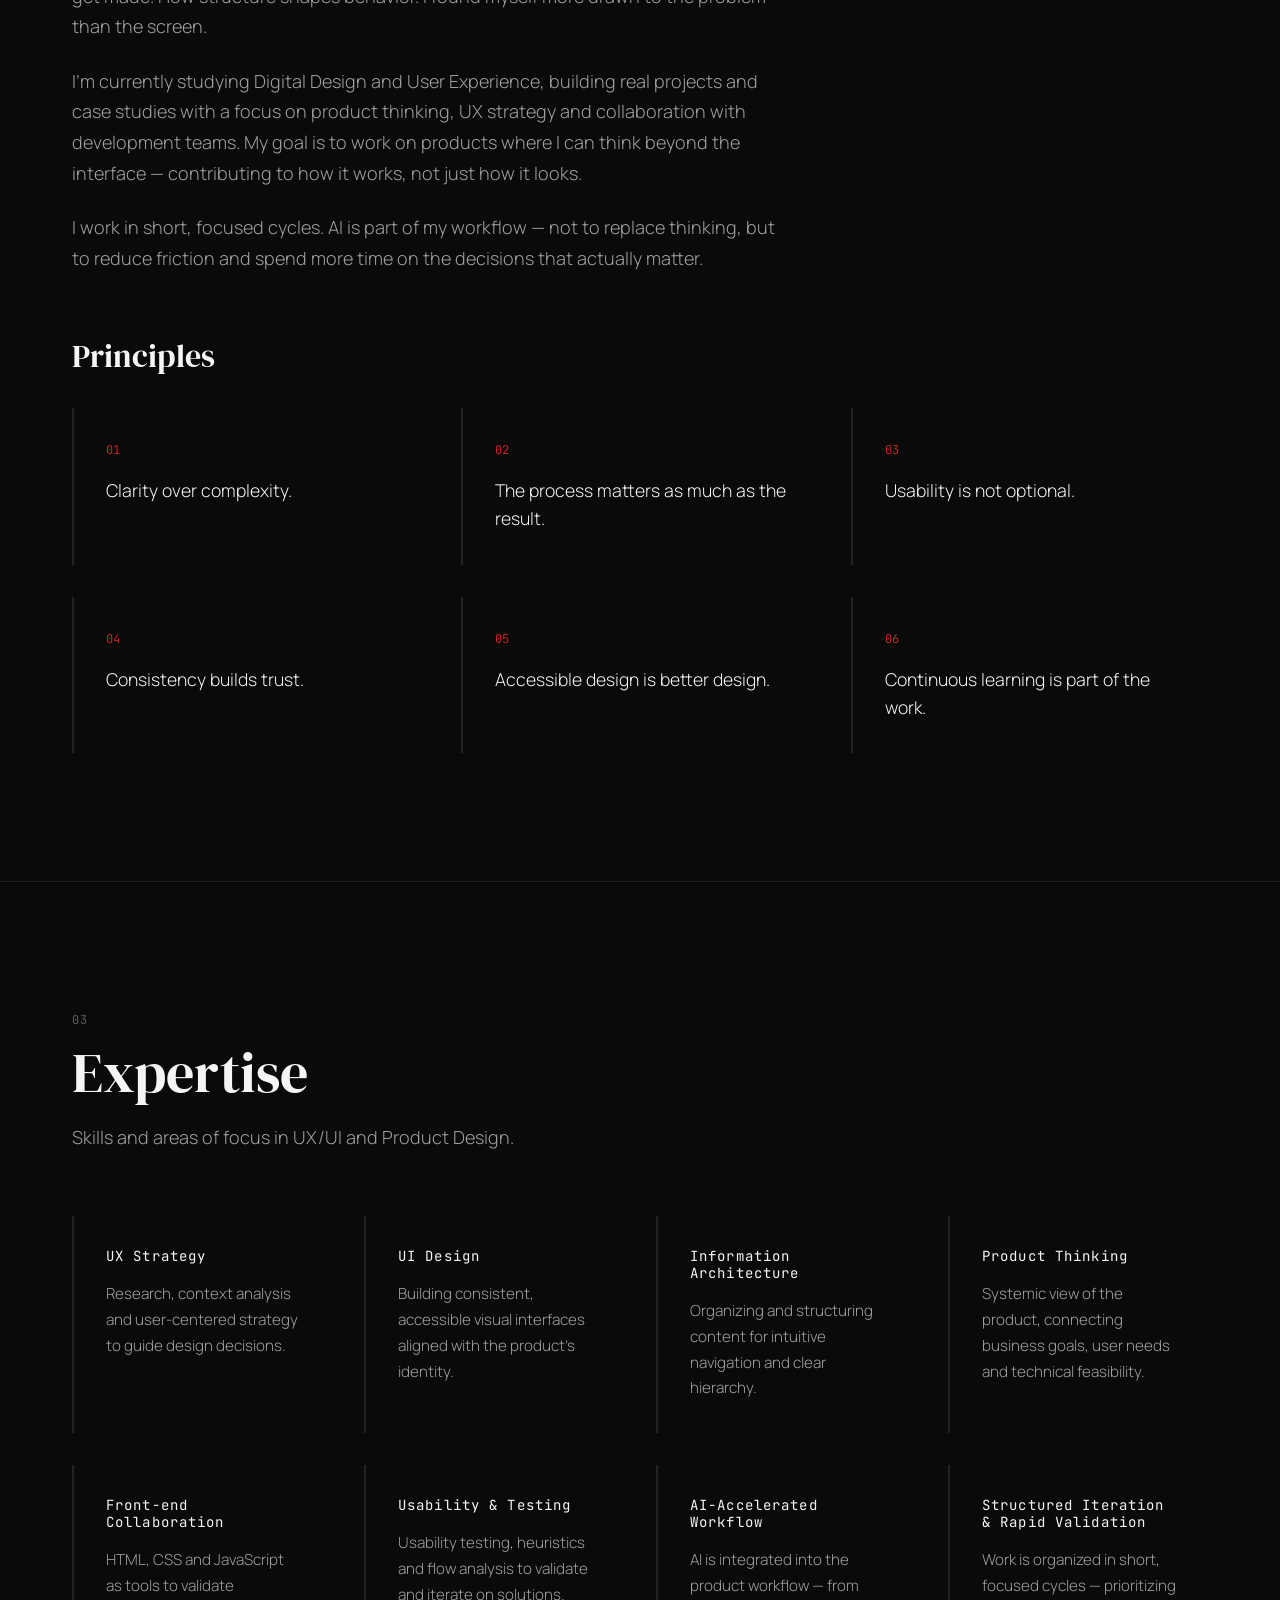
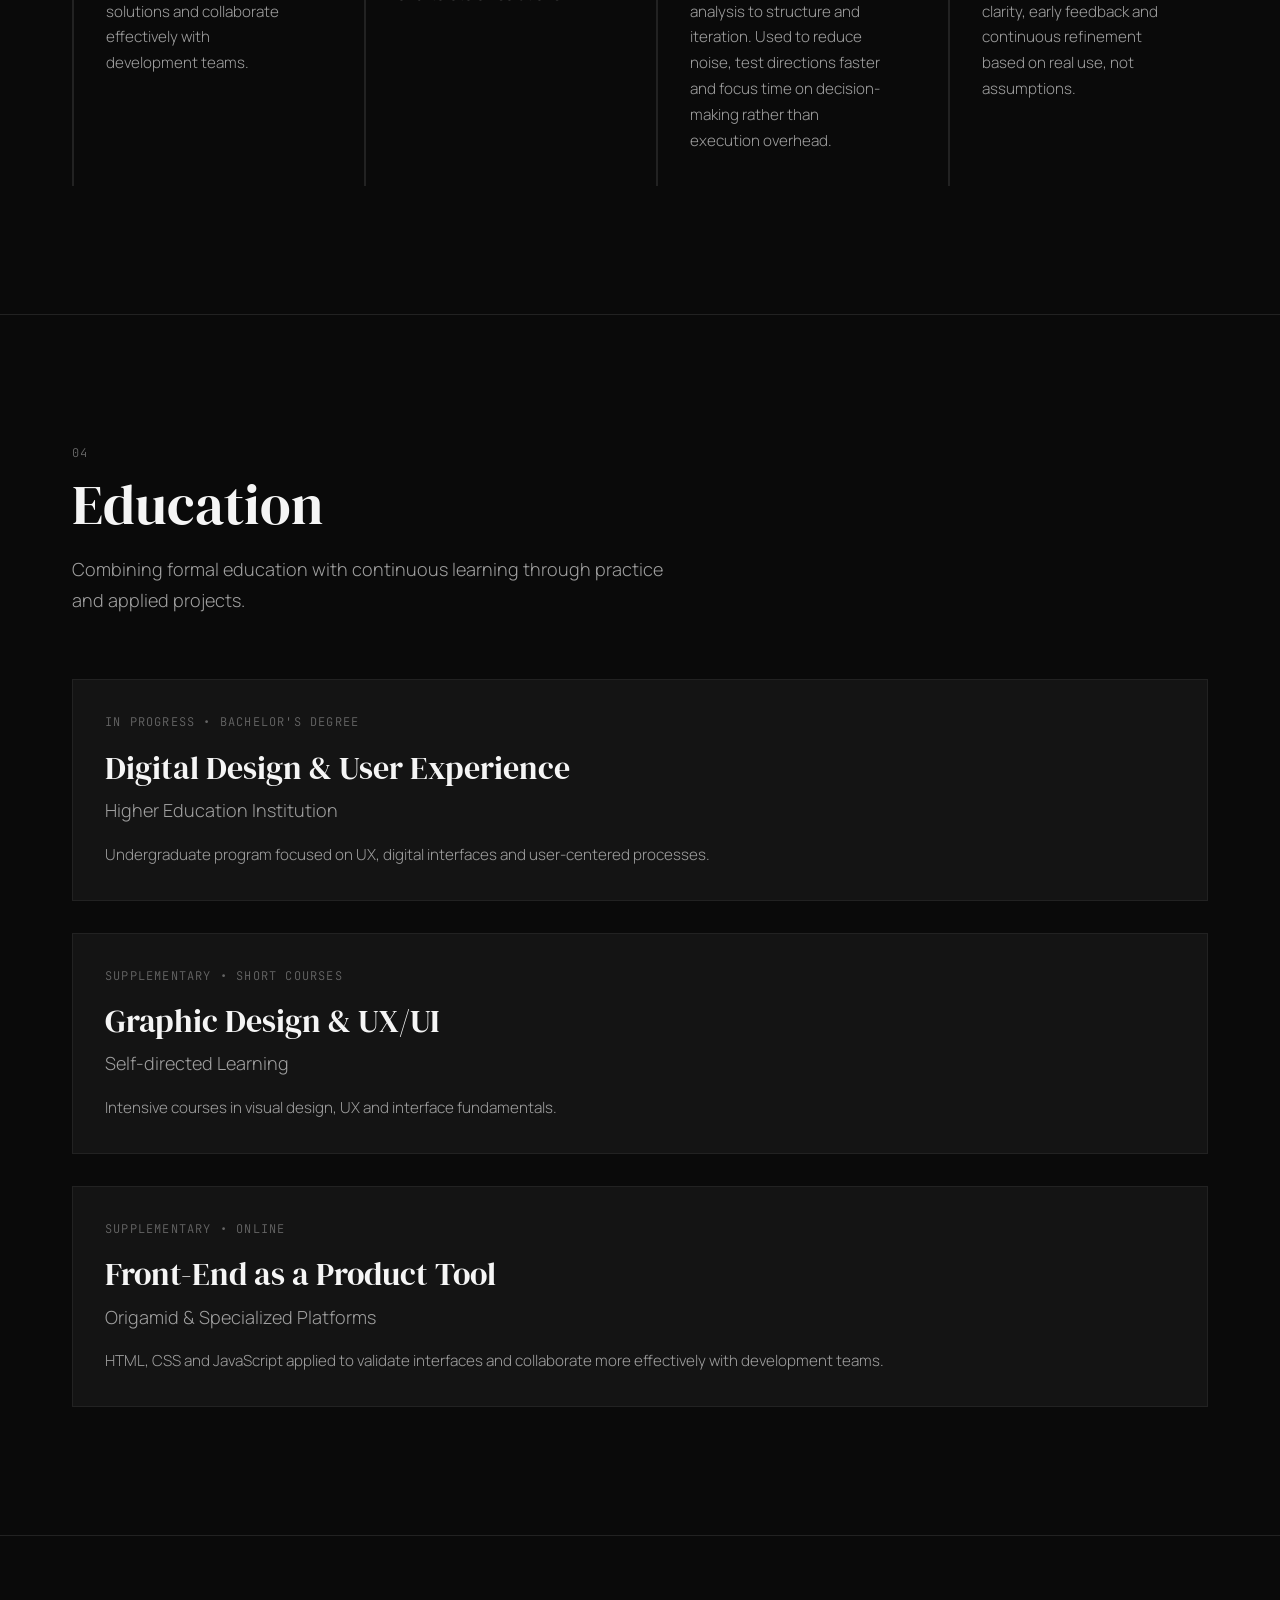
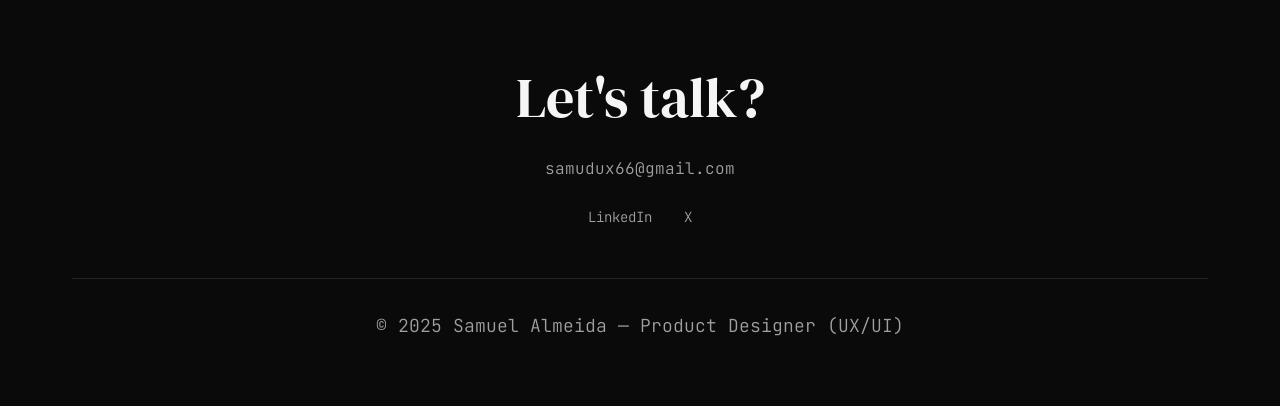
==== commit 3c241ffb: "Add LABMETRO VPS calibration certificate generator case study Co-Authored-By: Claude Sonnet 4.6 <nor" ====
--- a/index.html
+++ b/index.html
@@ -98,6 +98,12 @@
 <a href="projeto-uxray.html" class="project-link">View project</a>
 </div>
 
+<div class="project-row scroll-reveal" data-slug="labmetro">
+<div class="project-type">REAL PROJECT • INTERNAL TOOLING • REACT</div>
+<h3 class="project-row-title">LABMETRO VPS — Calibration Certificate Generator</h3>
+<a href="projeto-labmetro.html" class="project-link">View project</a>
+</div>
+
 <div class="project-row scroll-reveal" data-slug="ticcare">
 <div class="project-type">REAL PROJECT • SAAS</div>
 <h3 class="project-row-title">TicCare — Adaptive behavioral tracking platform</h3>
@@ -127,6 +133,9 @@
 <div class="projects-preview-area">
 <div class="projects-preview-image" data-slug="uxray">
 <img src="assets/uxray-hero.png" alt="Preview — UXRay" loading="lazy">
+</div>
+<div class="projects-preview-image" data-slug="labmetro">
+<img src="assets/cert-hero.png" alt="Preview — LABMETRO VPS" loading="lazy">
 </div>
 <div class="projects-preview-image" data-slug="ticcare">
 <img src="assets/ticcare-dashboard.png" alt="Preview — TicCare" loading="lazy">
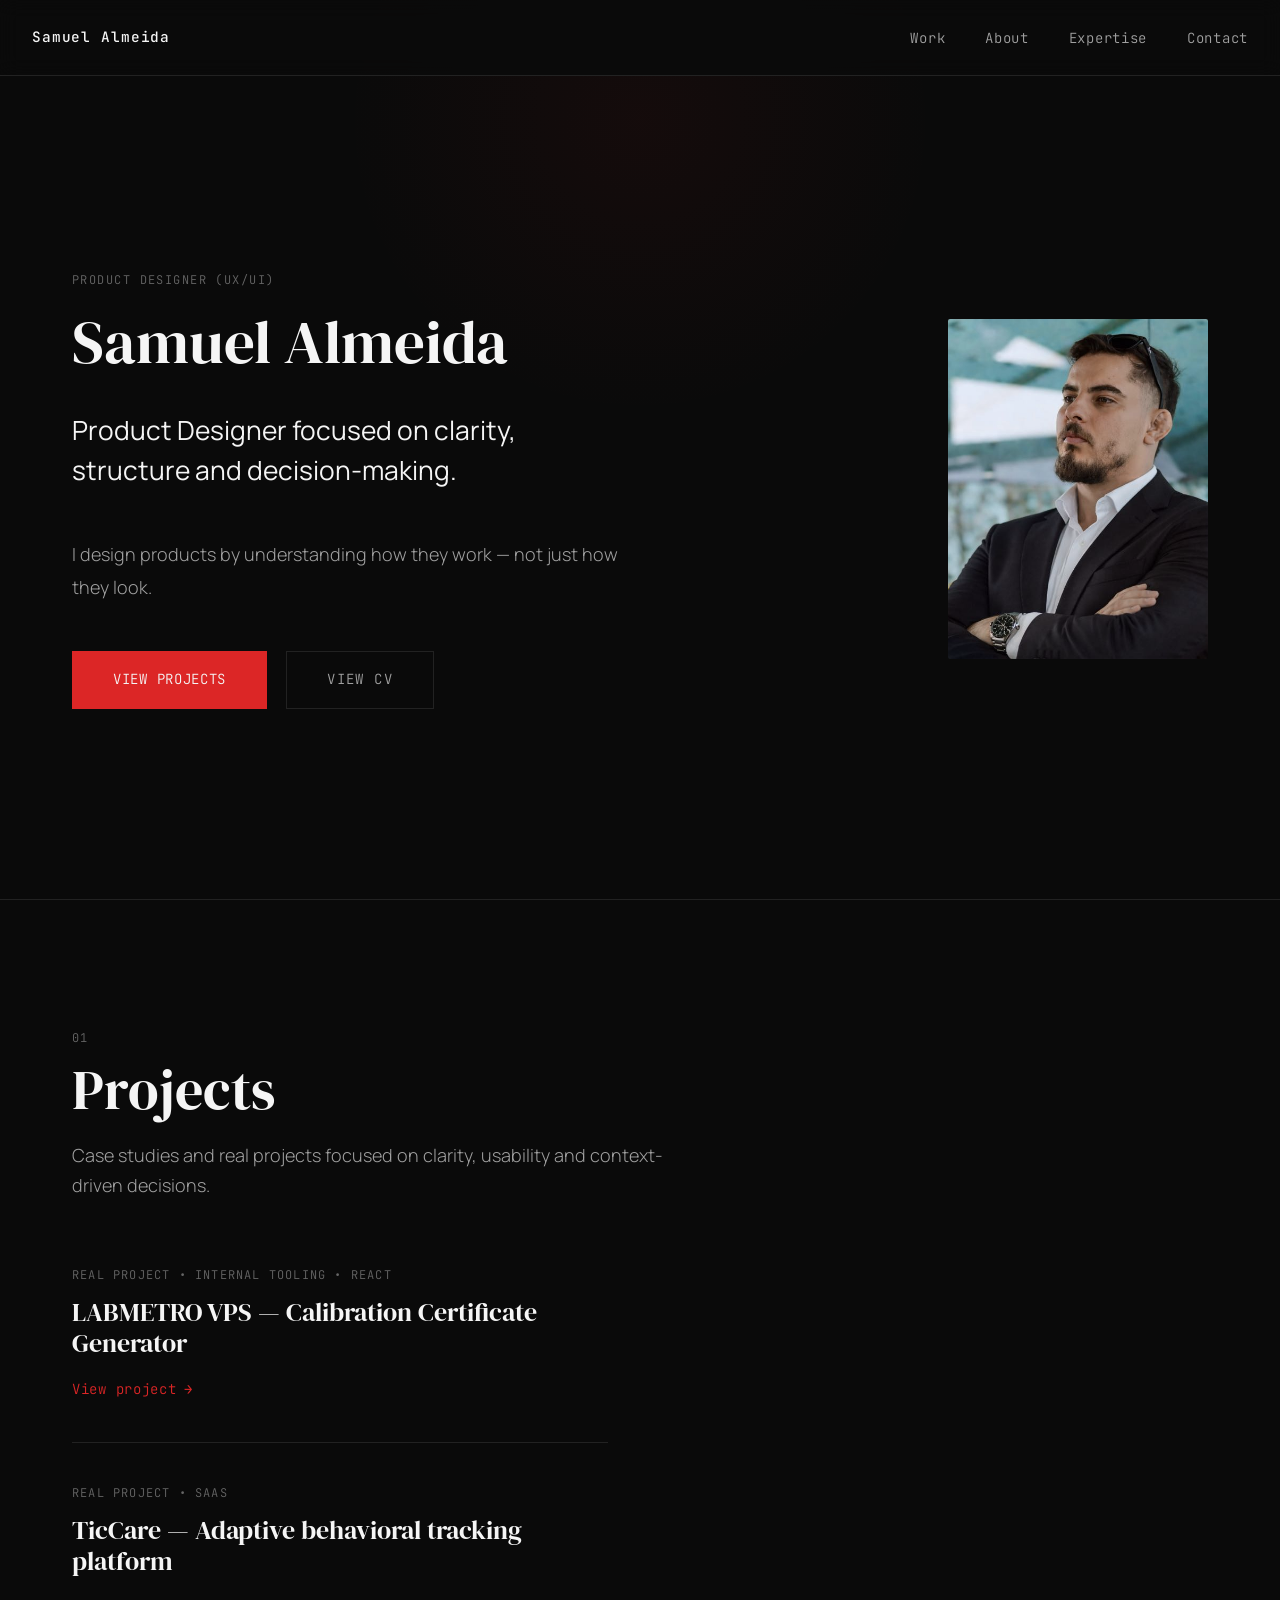
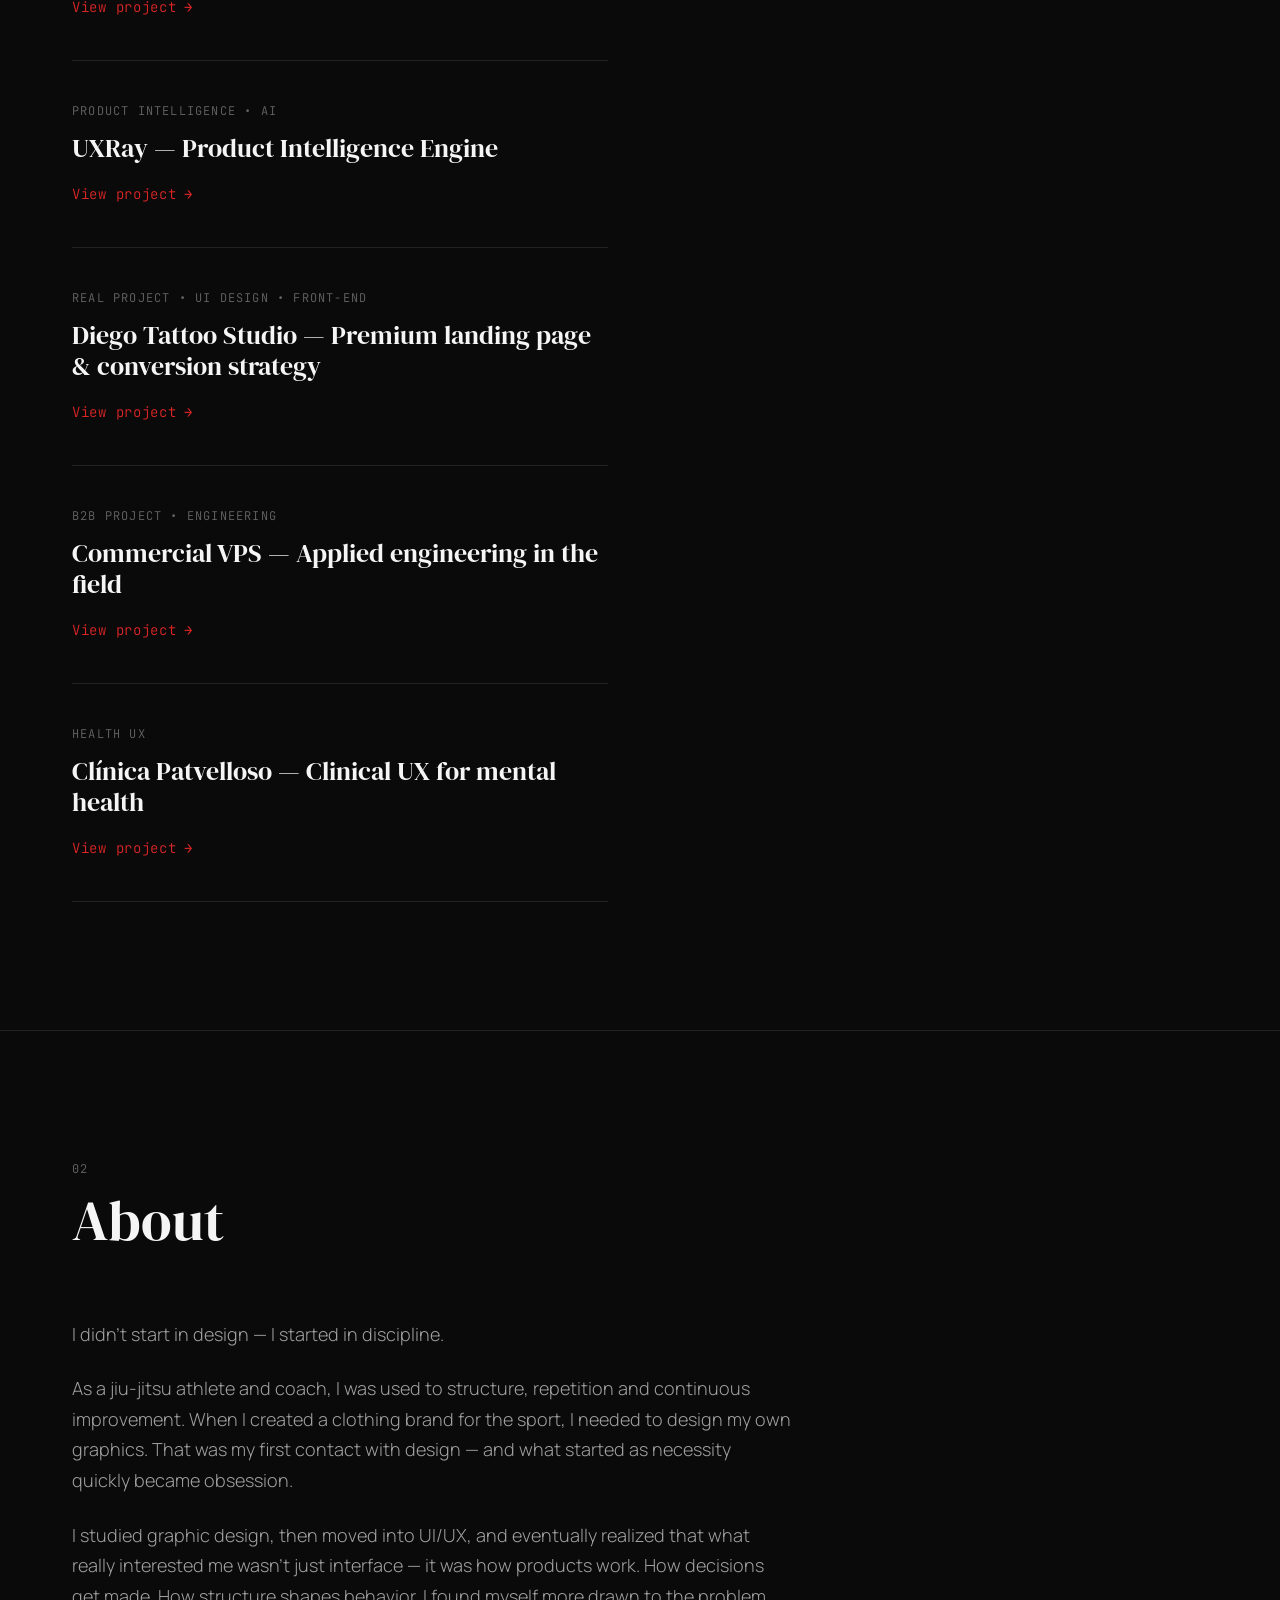
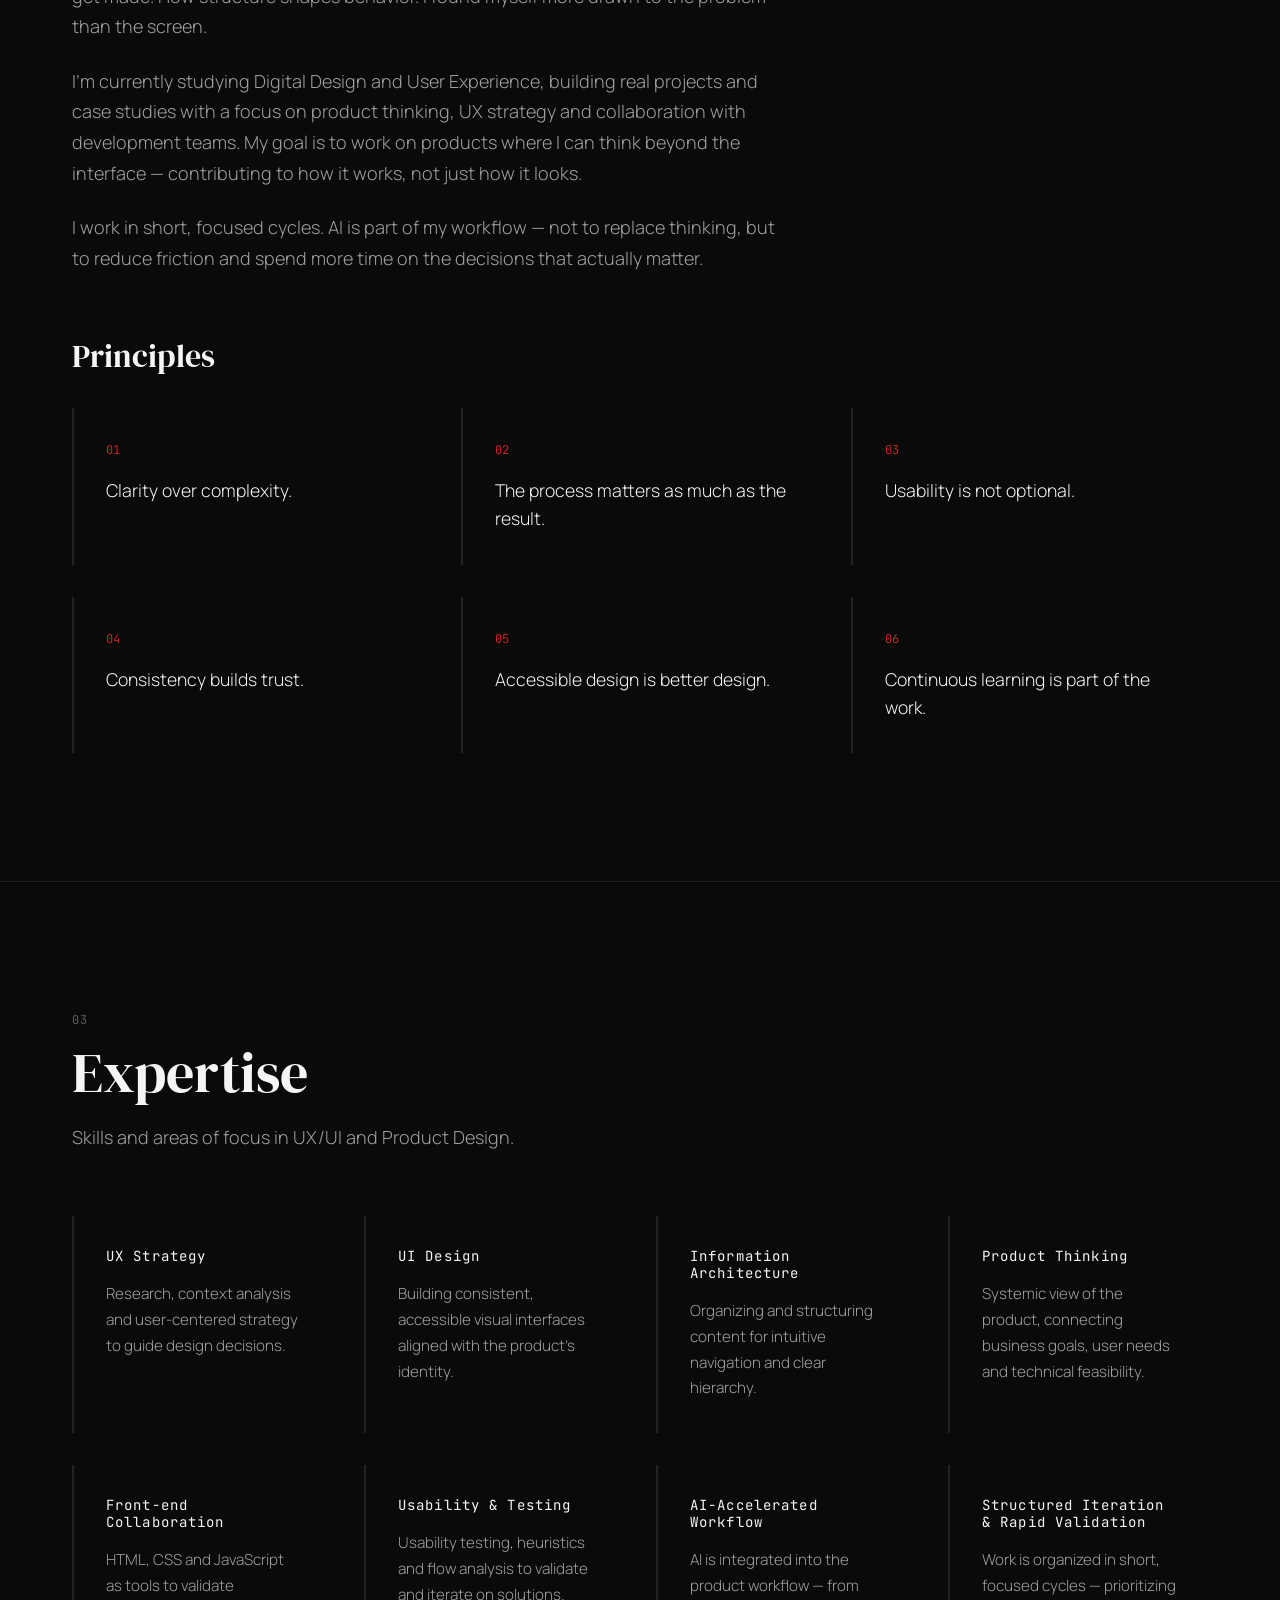
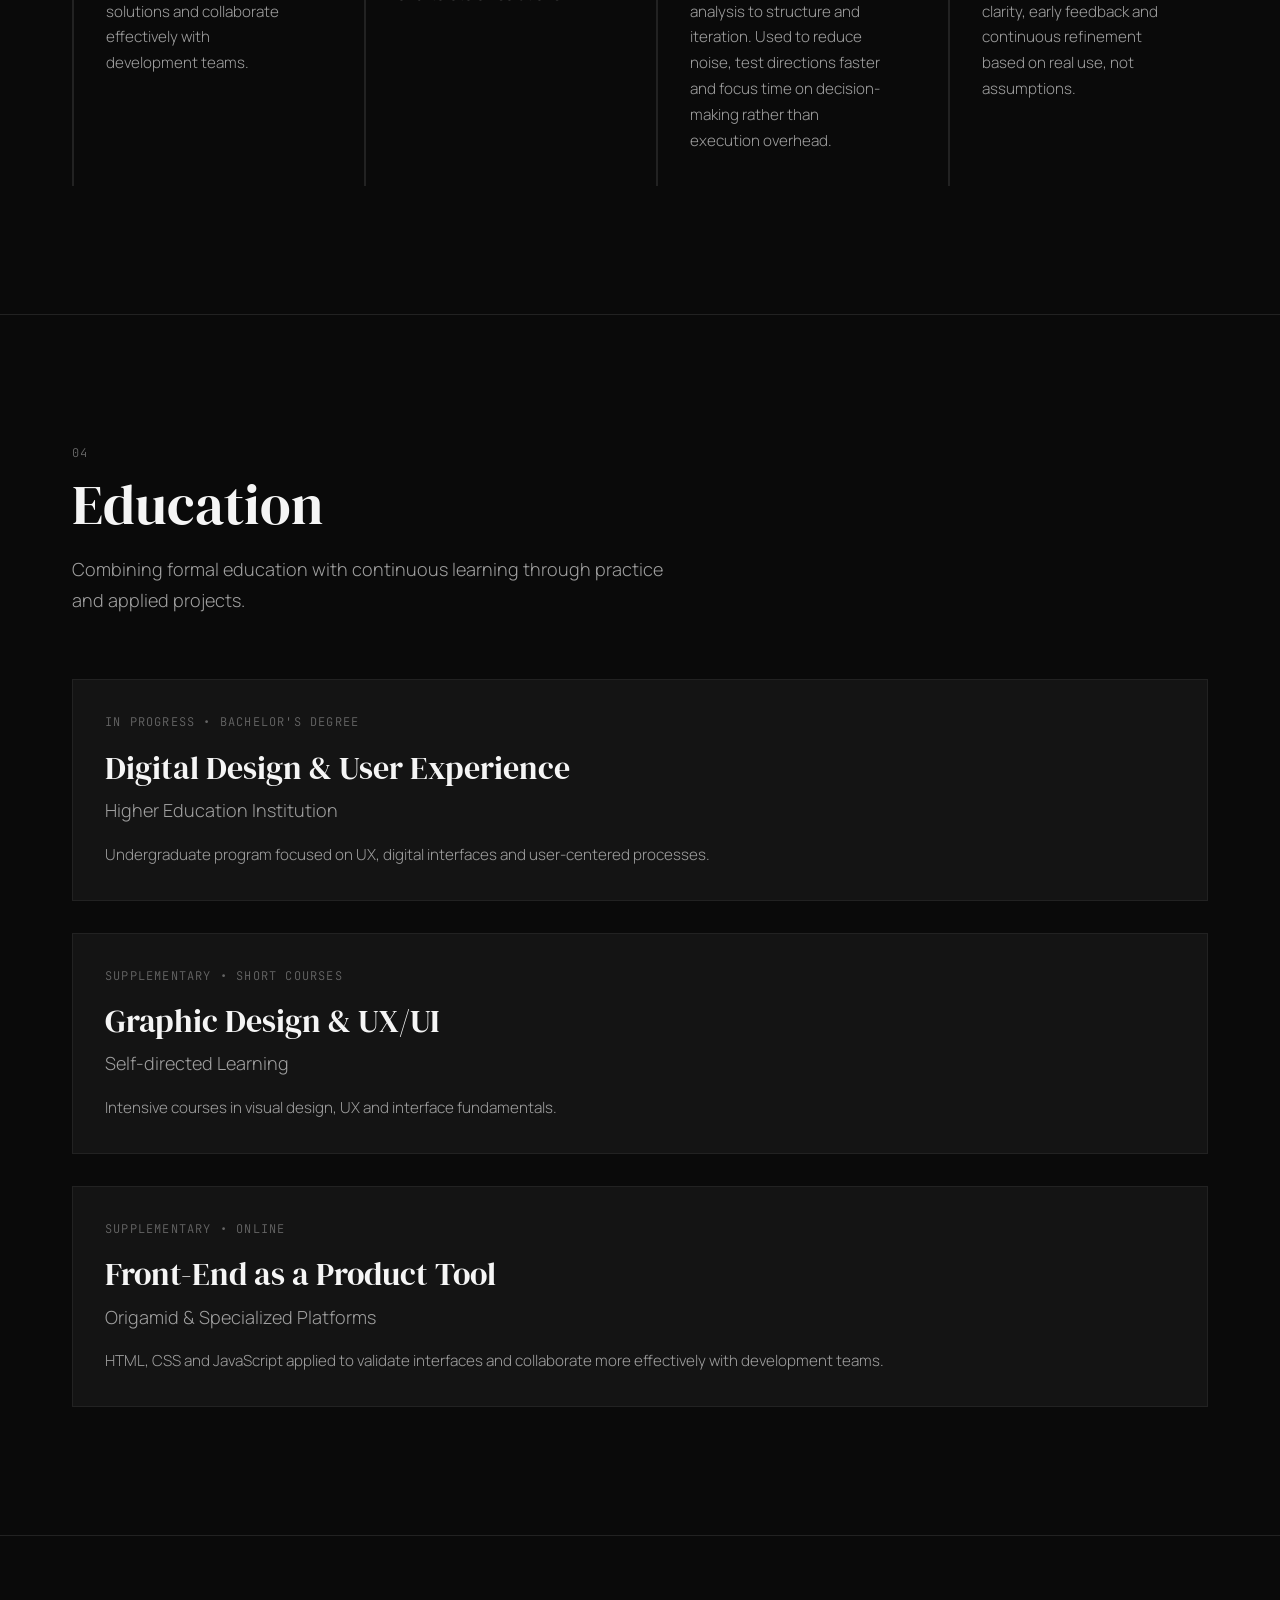
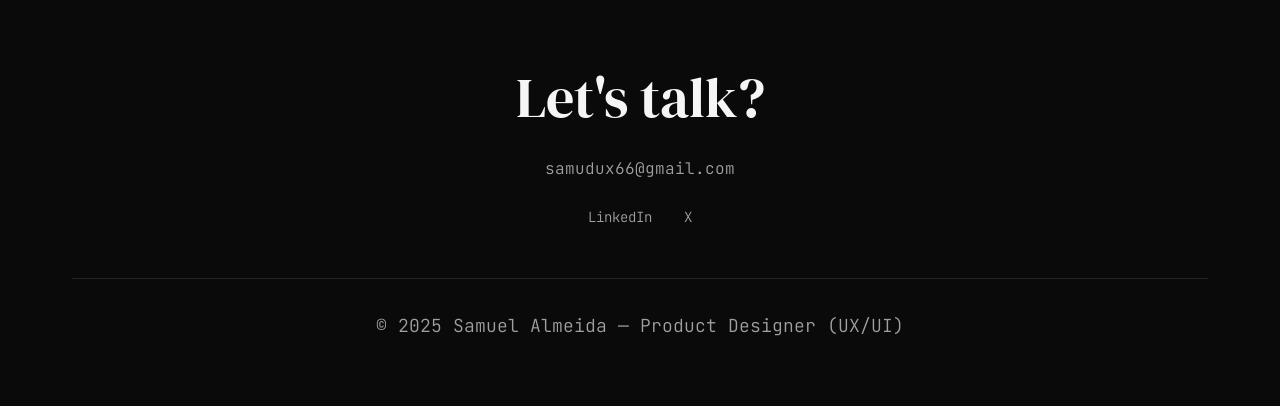
==== commit 3e1fec73: "Reorder projects: LABMETRO and TicCare to top positions Co-Authored-By: Claude Sonnet 4.6 <noreply@a" ====
--- a/index.html
+++ b/index.html
@@ -92,22 +92,22 @@
 
 <div class="projects-list">
 
+<div class="project-row scroll-reveal" data-slug="labmetro">
+<div class="project-type">REAL PROJECT • INTERNAL TOOLING • REACT</div>
+<h3 class="project-row-title">LABMETRO VPS — Calibration Certificate Generator</h3>
+<a href="projeto-labmetro.html" class="project-link">View project</a>
+</div>
+
+<div class="project-row scroll-reveal" data-slug="ticcare">
+<div class="project-type">REAL PROJECT • SAAS</div>
+<h3 class="project-row-title">TicCare — Adaptive behavioral tracking platform</h3>
+<a href="projeto-ticcare.html" class="project-link">View project</a>
+</div>
+
 <div class="project-row scroll-reveal" data-slug="uxray">
 <div class="project-type">PRODUCT INTELLIGENCE • AI</div>
 <h3 class="project-row-title">UXRay — Product Intelligence Engine</h3>
 <a href="projeto-uxray.html" class="project-link">View project</a>
-</div>
-
-<div class="project-row scroll-reveal" data-slug="labmetro">
-<div class="project-type">REAL PROJECT • INTERNAL TOOLING • REACT</div>
-<h3 class="project-row-title">LABMETRO VPS — Calibration Certificate Generator</h3>
-<a href="projeto-labmetro.html" class="project-link">View project</a>
-</div>
-
-<div class="project-row scroll-reveal" data-slug="ticcare">
-<div class="project-type">REAL PROJECT • SAAS</div>
-<h3 class="project-row-title">TicCare — Adaptive behavioral tracking platform</h3>
-<a href="projeto-ticcare.html" class="project-link">View project</a>
 </div>
 
 <div class="project-row scroll-reveal" data-slug="diego-tattoo">
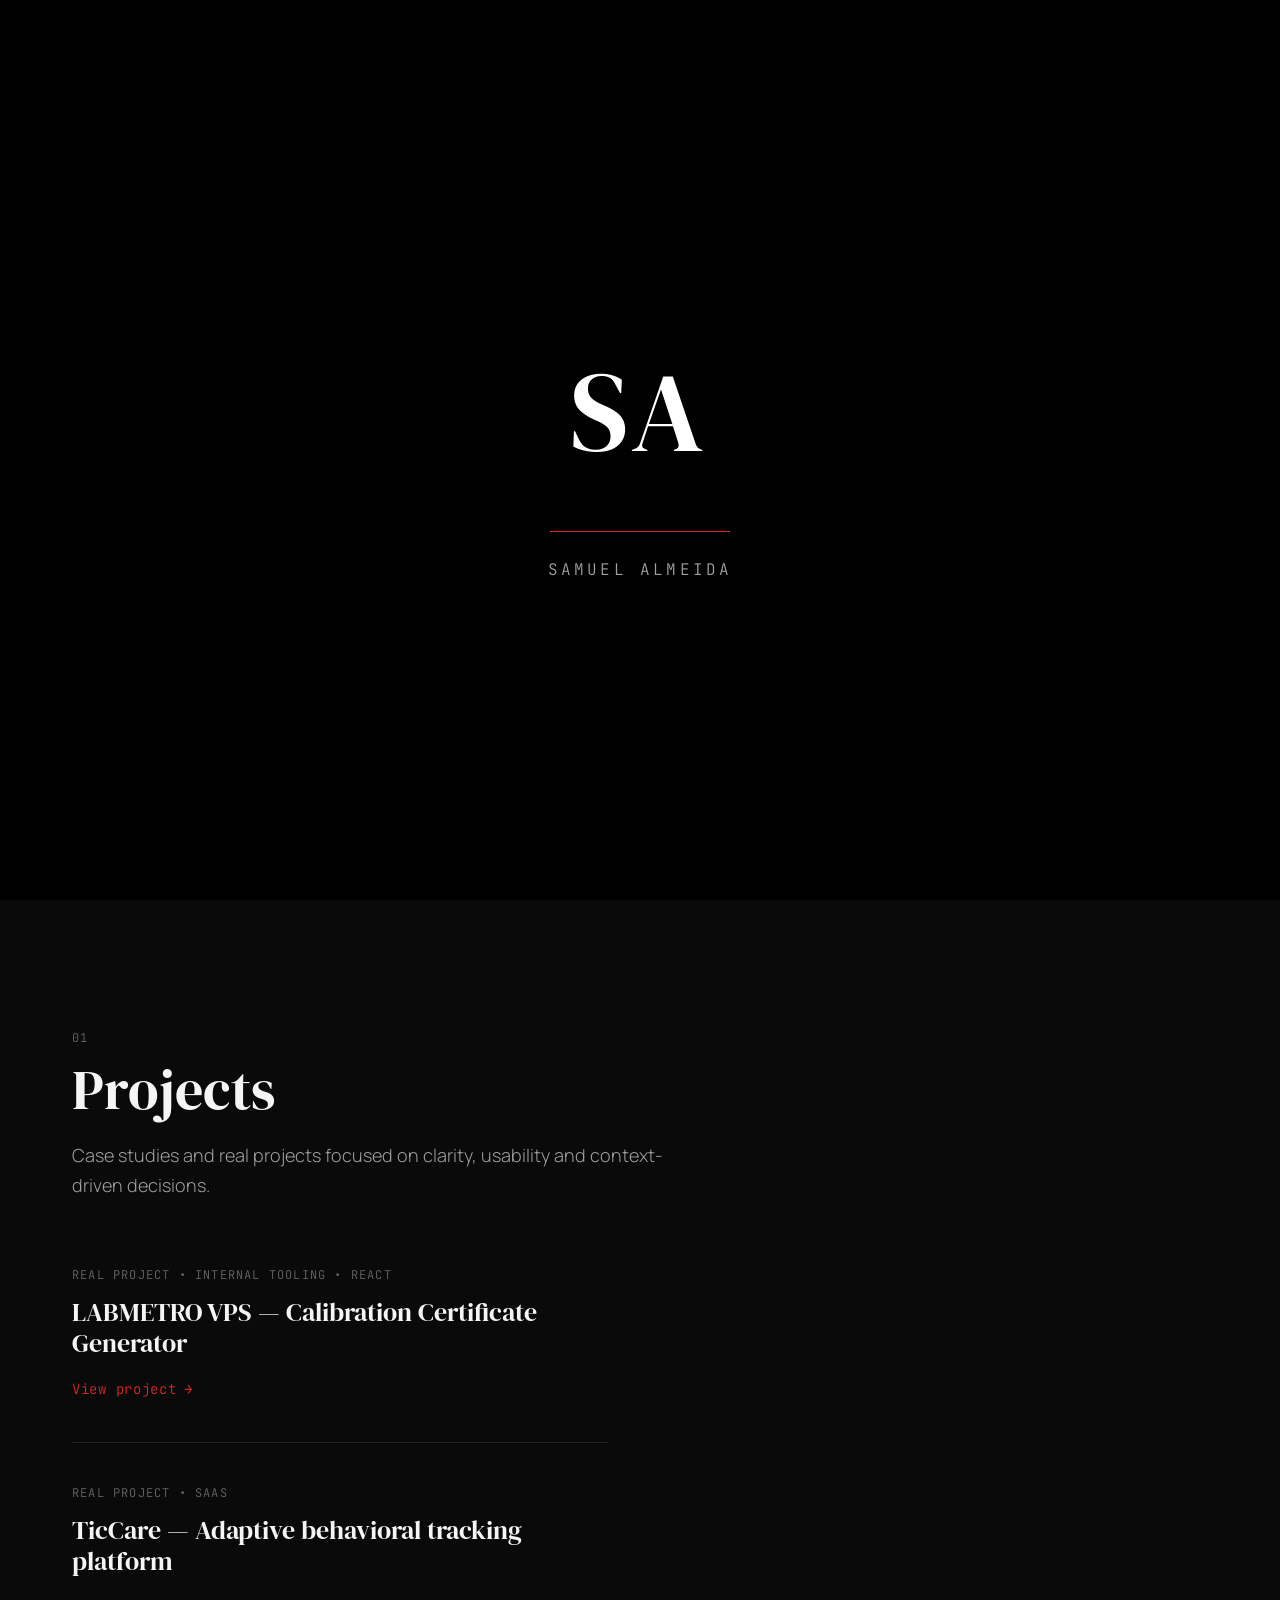
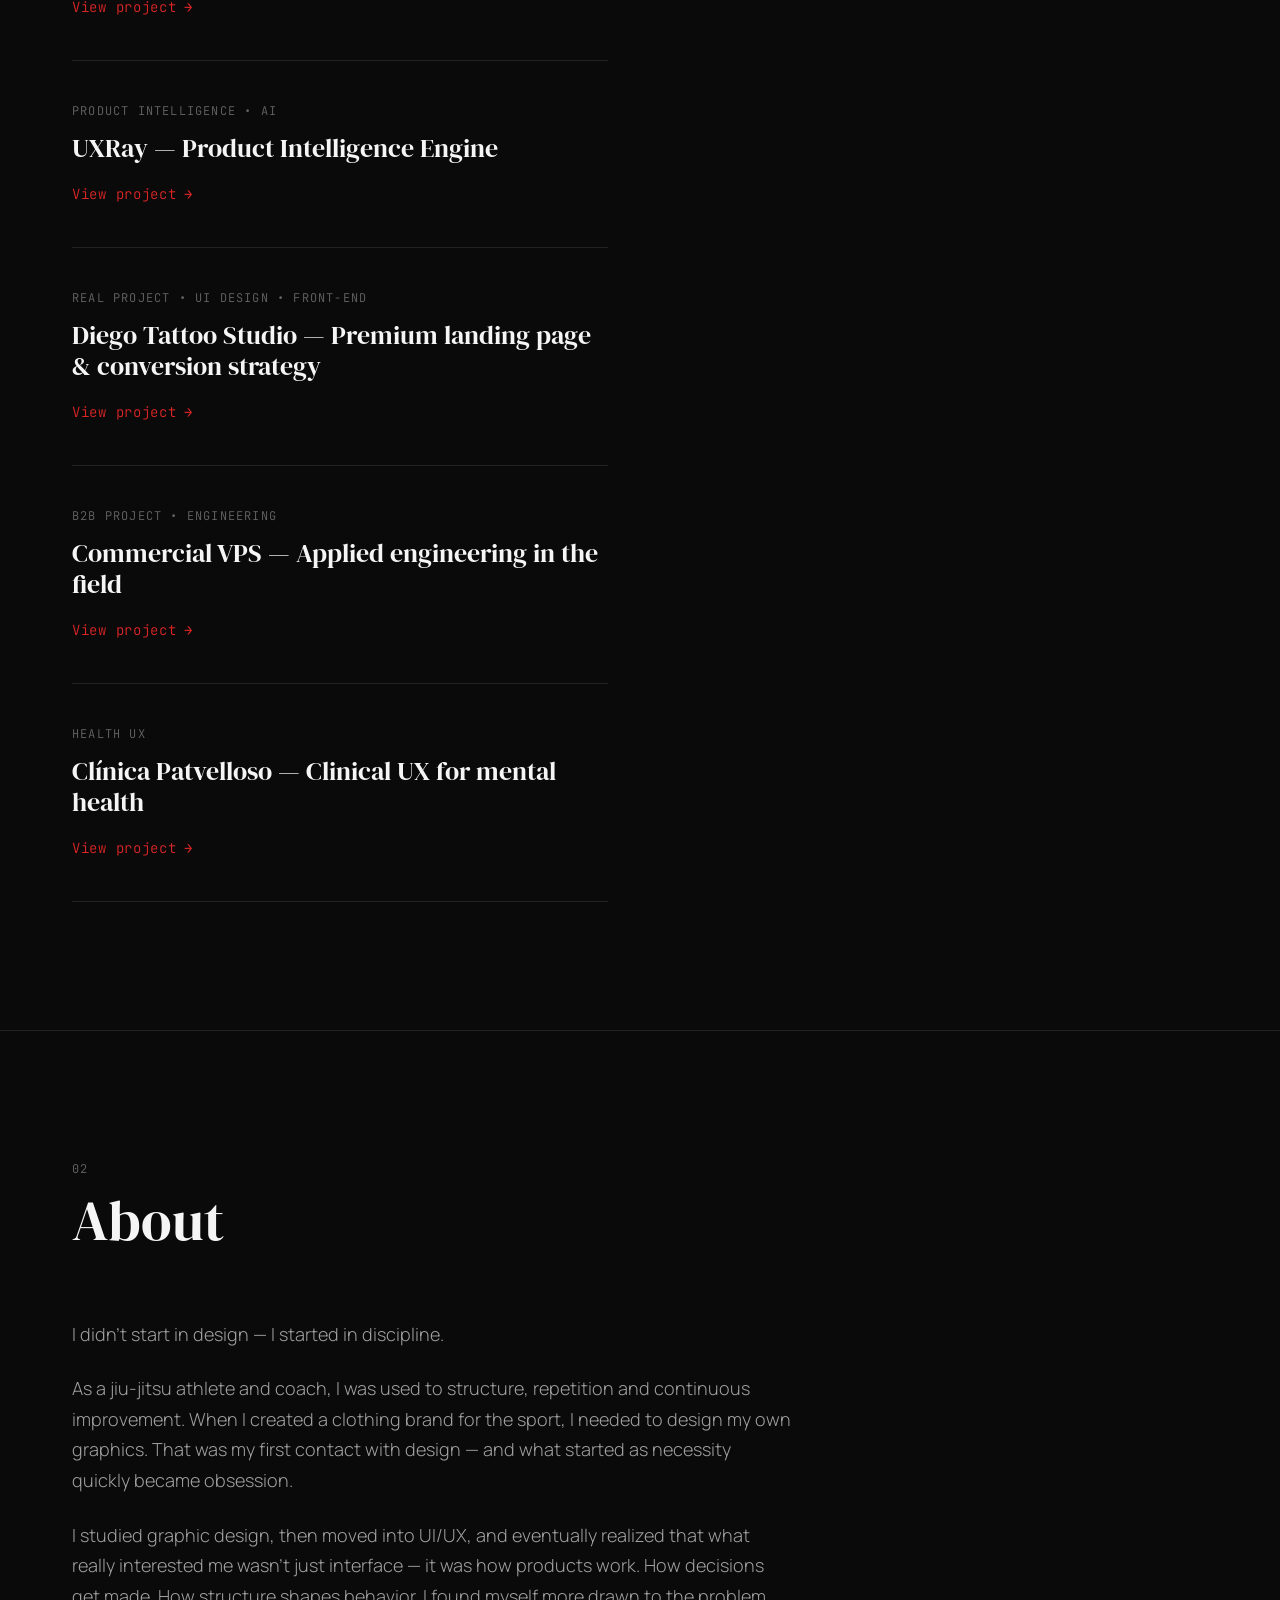
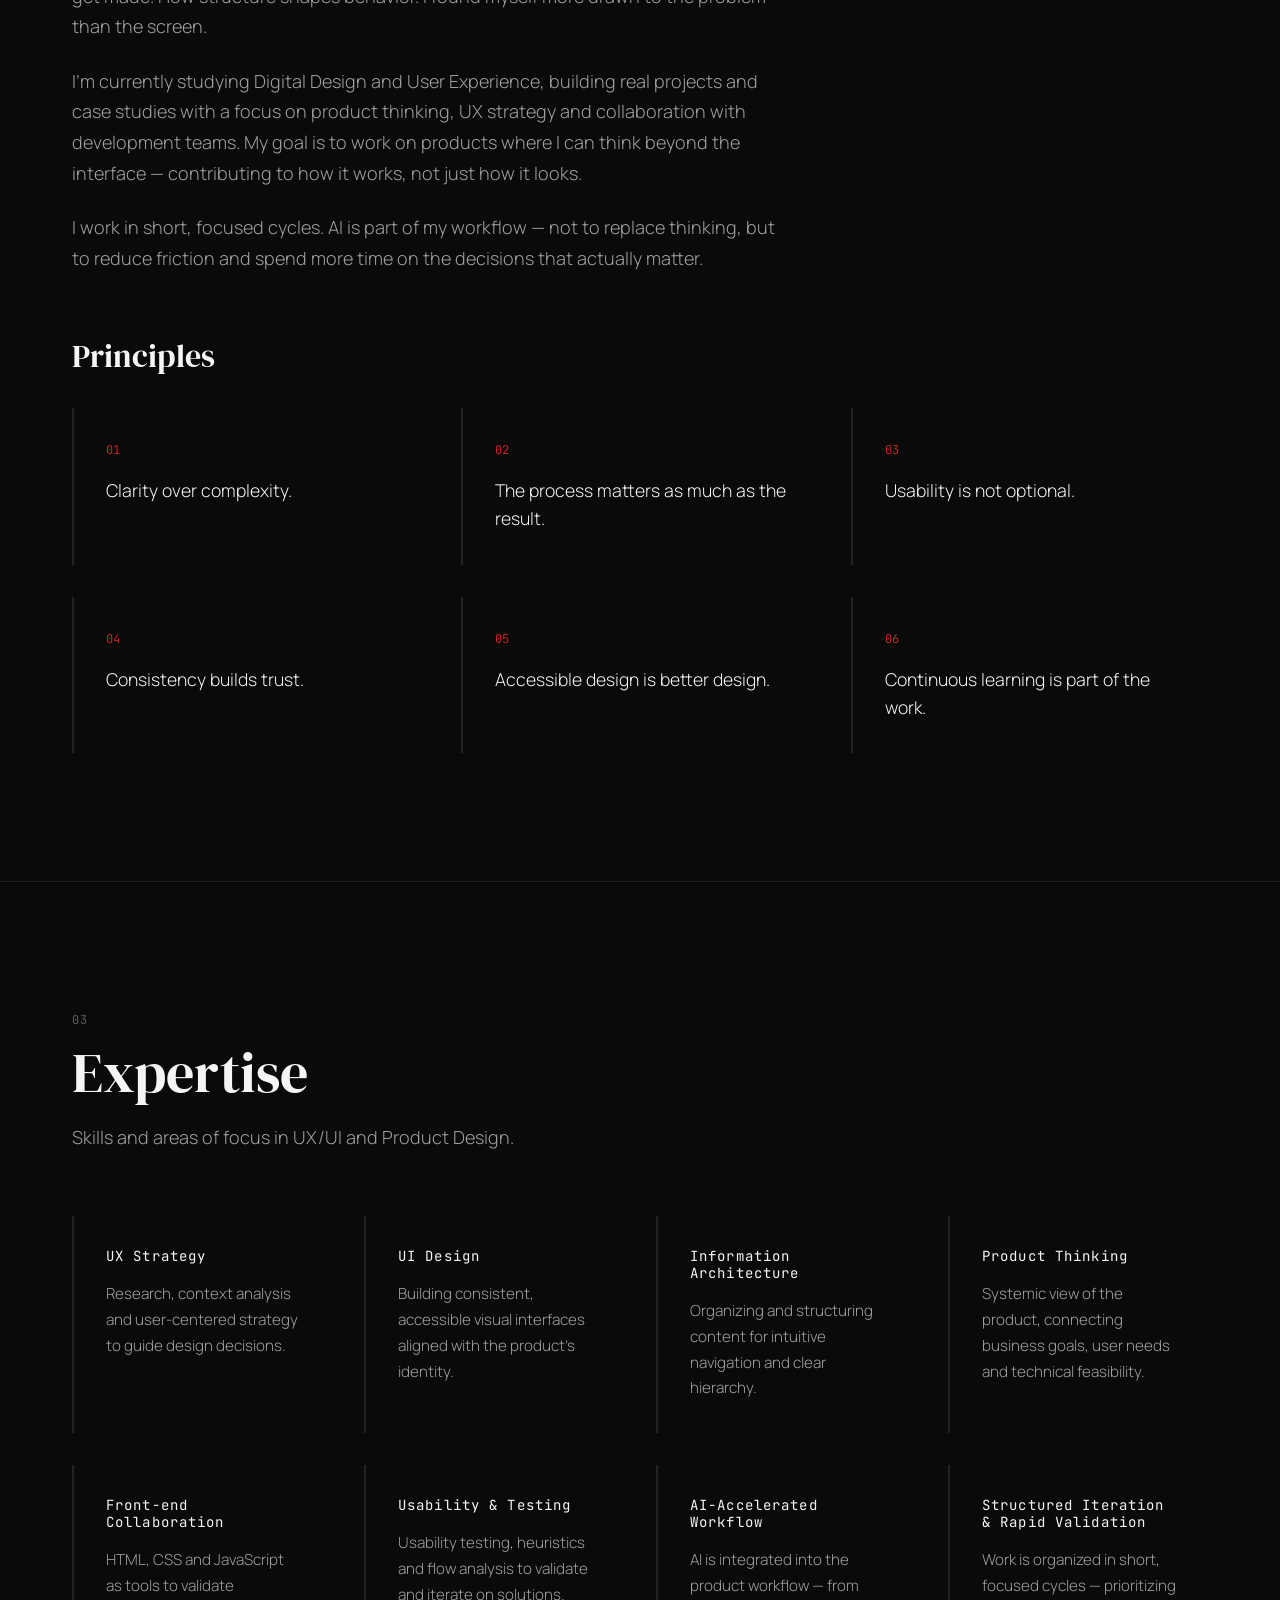
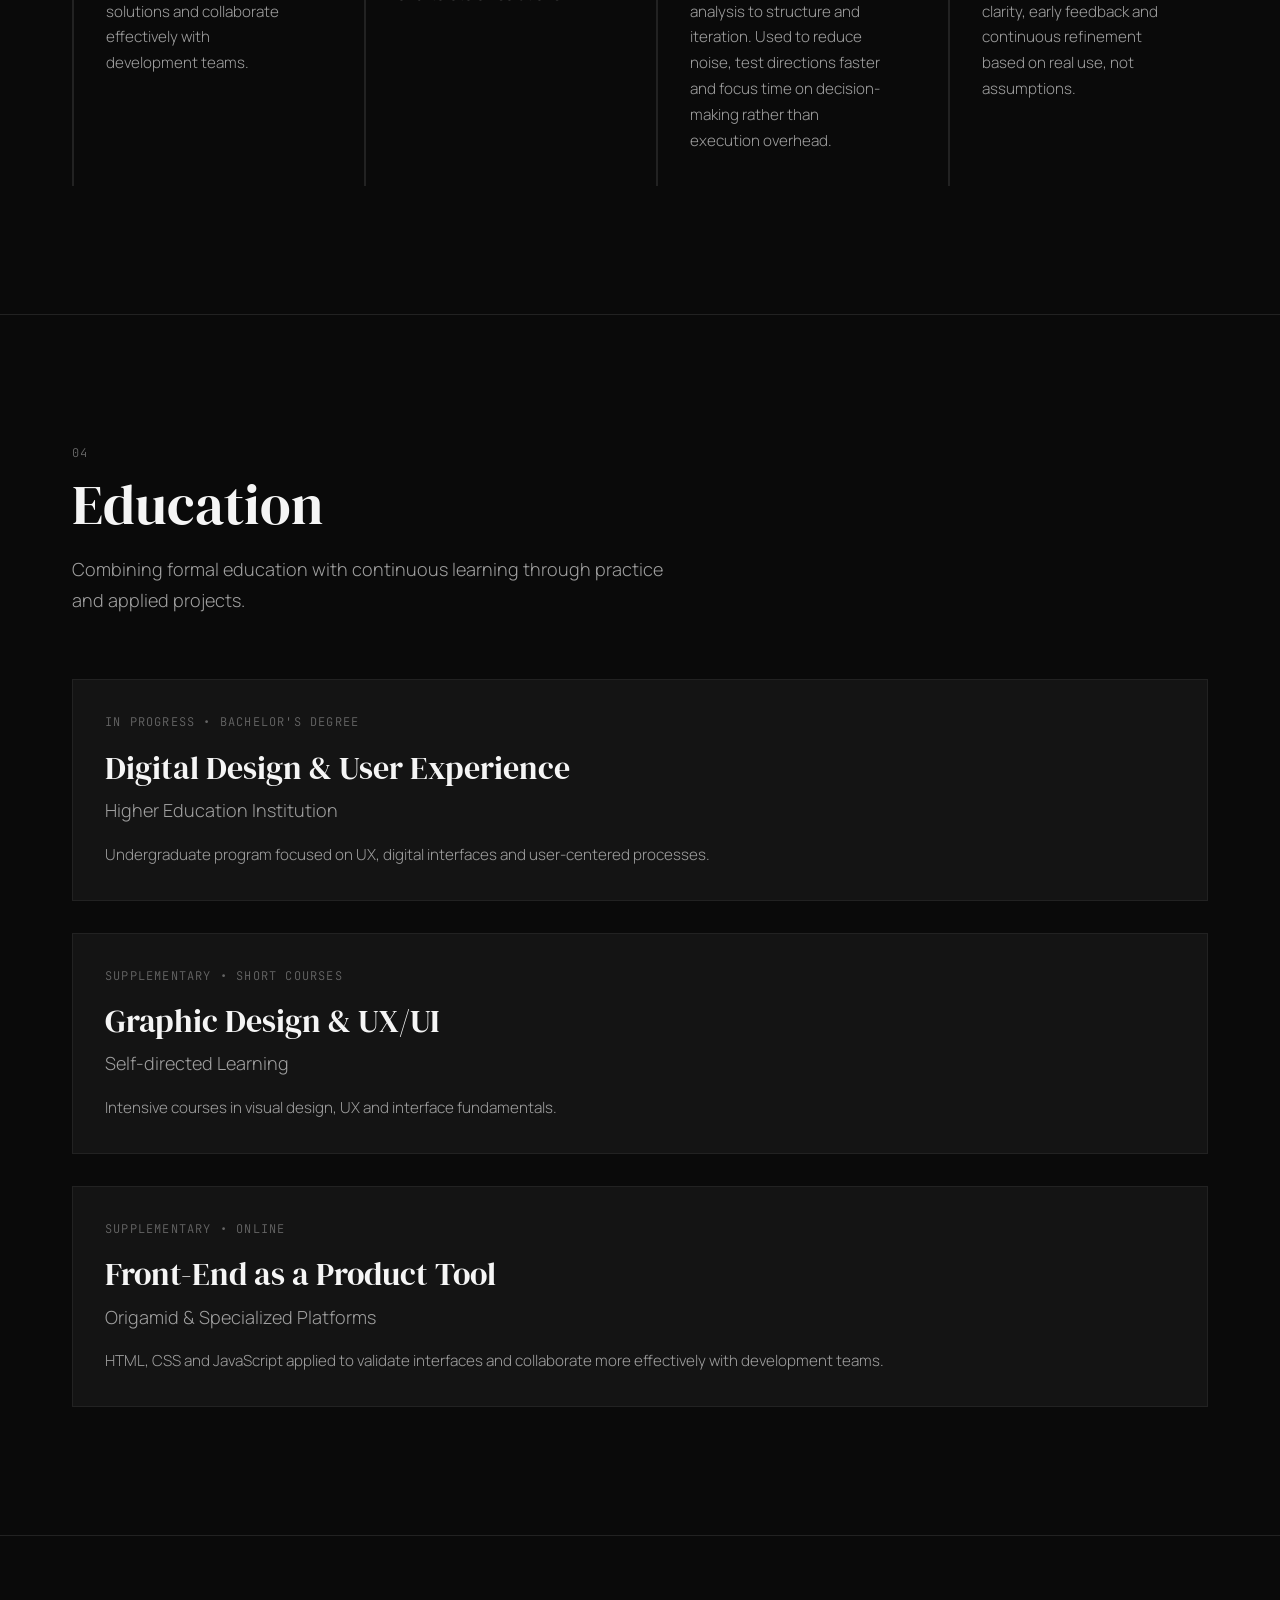
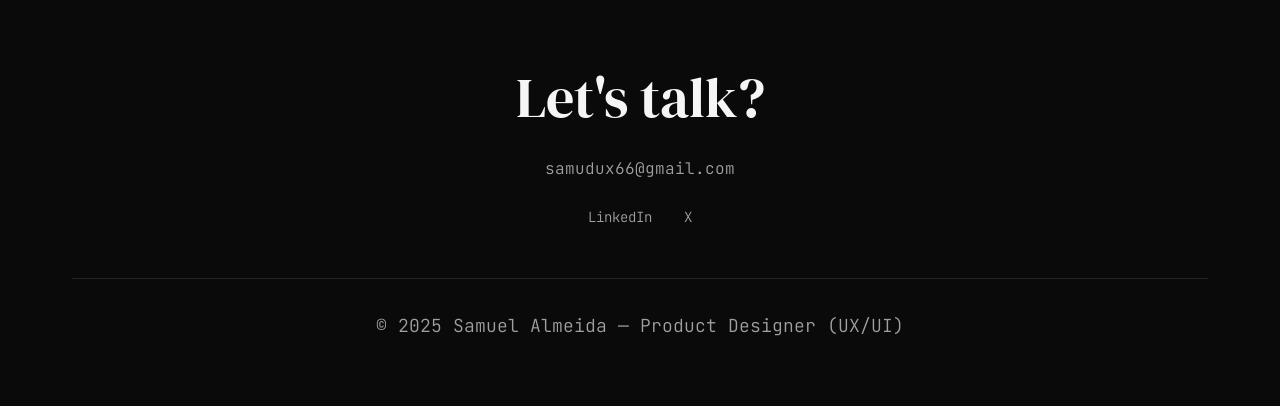
==== commit 7e2169b0: "feat(labmetro): add cert-vps screenshot and clean up interface section - Replace broken cert-hero.pn" ====
--- a/index.html
+++ b/index.html
@@ -135,7 +135,7 @@
 <img src="assets/uxray-hero.png" alt="Preview — UXRay" loading="lazy">
 </div>
 <div class="projects-preview-image" data-slug="labmetro">
-<img src="assets/cert-hero.png" alt="Preview — LABMETRO VPS" loading="lazy">
+<img src="assets/cert-vps.png" alt="Preview — LABMETRO VPS" loading="lazy">
 </div>
 <div class="projects-preview-image" data-slug="ticcare">
 <img src="assets/ticcare-dashboard.png" alt="Preview — TicCare" loading="lazy">
--- a/styles.css
+++ b/styles.css
@@ -746,7 +746,7 @@
 }
 
 .case-section {
-    padding: 5rem 0;
+    padding: 6rem 0;
     border-top: 1px solid var(--color-border);
 }
 
@@ -756,16 +756,46 @@
 
 .case-two-col {
     display: grid;
-    grid-template-columns: 1fr 1fr;
-    gap: 4rem;
+    grid-template-columns: repeat(2, minmax(0, 440px));
+    justify-content: space-between;
+    column-gap: clamp(6rem, 10vw, 10rem);
+    row-gap: clamp(5rem, 7vw, 7rem);
+}
+
+.case-two-col > * {
+    max-width: 440px;
+}
+
+.case-two-col > .case-block {
+    max-width: 440px;
 }
 
 .case-block {
     max-width: 520px;
+    display: flex;
+    flex-direction: column;
+    gap: 1.25rem;
 }
 
 .case-block--narrow {
     max-width: 640px;
+}
+
+.case-intro-text {
+    max-width: 520px;
+    margin-left: 0;
+    margin-bottom: 5rem;
+    font-style: italic;
+    line-height: 1.9;
+    font-size: 1.05rem;
+    opacity: 0.85;
+}
+
+@media (max-width: 768px) {
+    .case-intro-text {
+        max-width: 100%;
+        margin-bottom: 3rem;
+    }
 }
 
 .case-label {
@@ -774,17 +804,34 @@
     color: var(--color-accent);
     letter-spacing: 0.1em;
     text-transform: uppercase;
-    margin-bottom: 1.25rem;
+    margin-bottom: 1.75rem;
+}
+
+.case-subtitle {
+    font-family: var(--font-body);
+    font-size: 1rem;
+    font-weight: 600;
+    color: var(--color-text-primary);
+    line-height: 1.4;
+    margin: 0;
 }
 
 .case-text {
     font-size: 1rem;
     color: var(--color-text-secondary);
-    line-height: 1.8;
-}
-
-.case-text + .case-text {
-    margin-top: 0.75rem;
+    line-height: 1.85;
+    max-width: 48ch;
+    letter-spacing: 0.01em;
+    overflow-wrap: break-word;
+    margin: 0;
+}
+
+.case-meta {
+    font-family: var(--font-mono);
+    font-size: 0.9rem;
+    color: var(--color-text-secondary);
+    opacity: 0.6;
+    margin: 0;
 }
 
 .case-text ul,
@@ -888,7 +935,12 @@
 
     .case-two-col {
         grid-template-columns: 1fr;
-        gap: 3rem;
+        column-gap: 0;
+        row-gap: 3rem;
+    }
+
+    .case-two-col > * {
+        max-width: 100%;
     }
 }
 
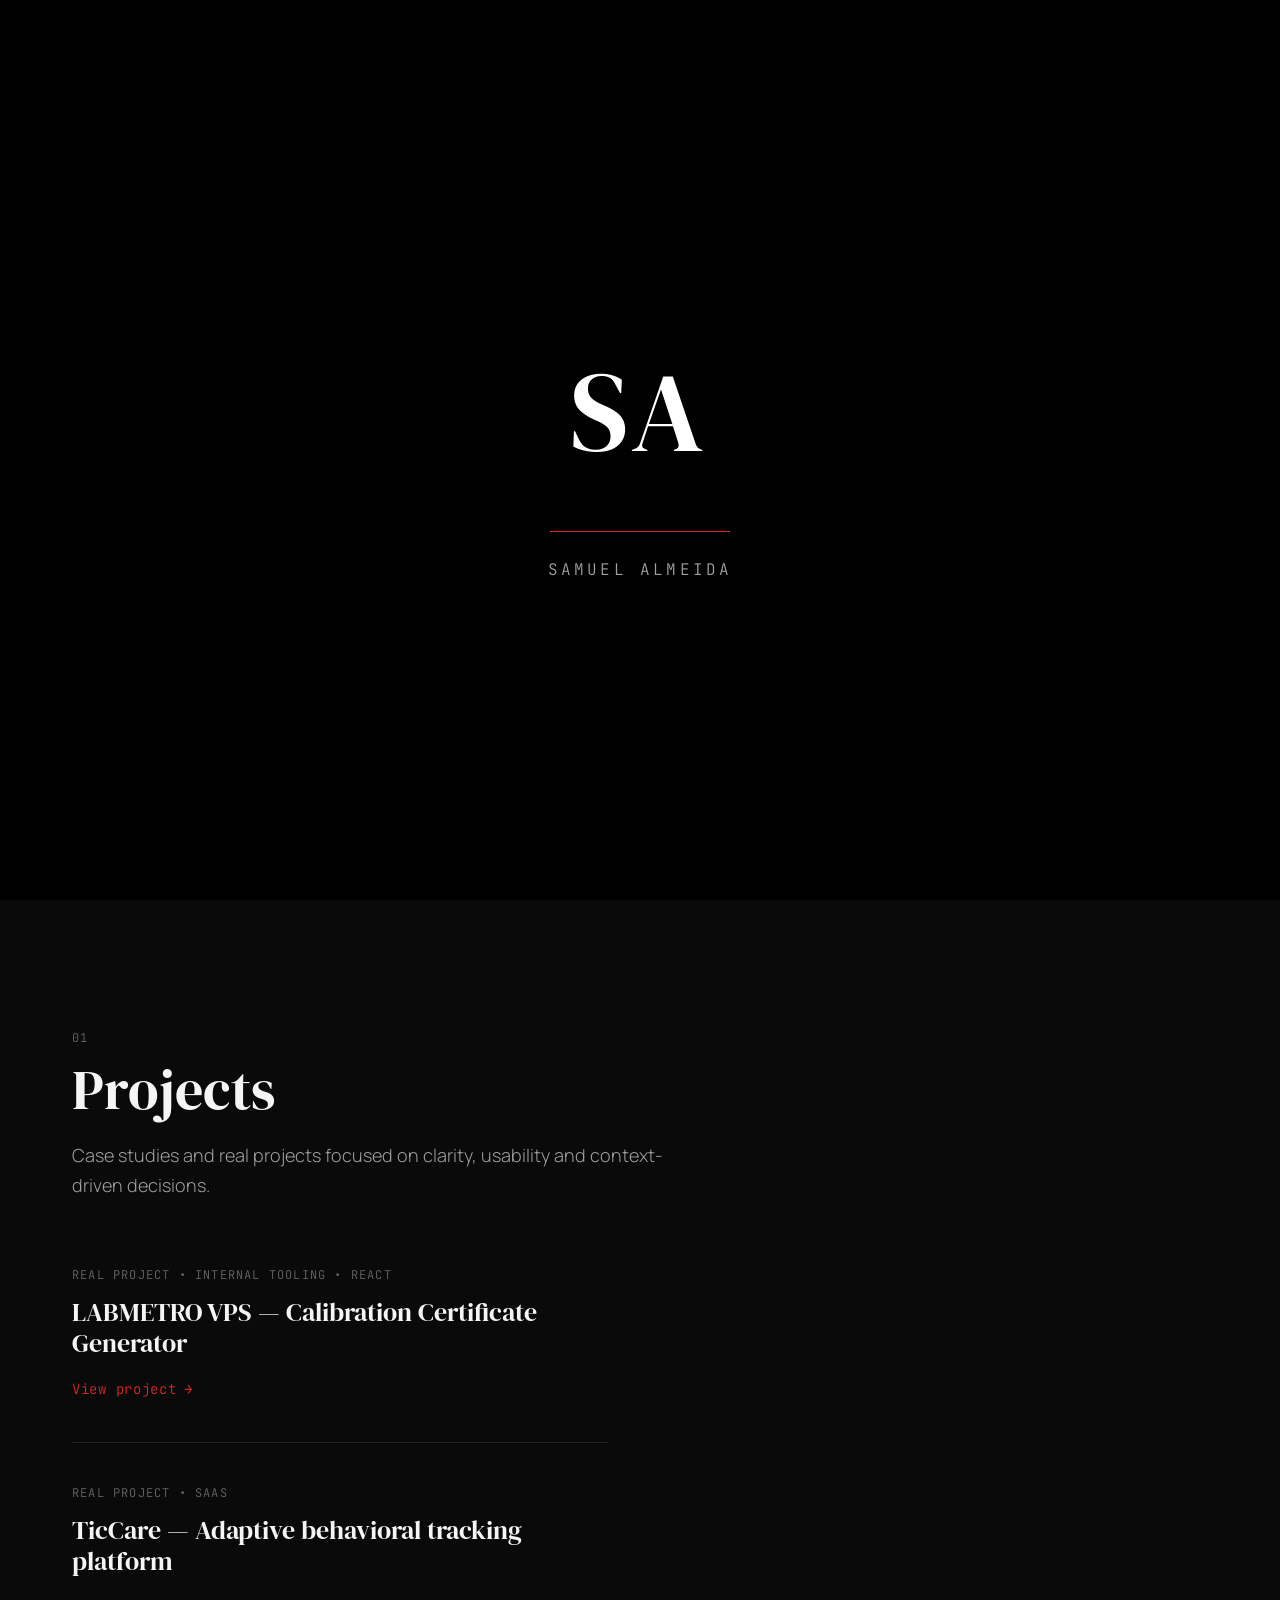
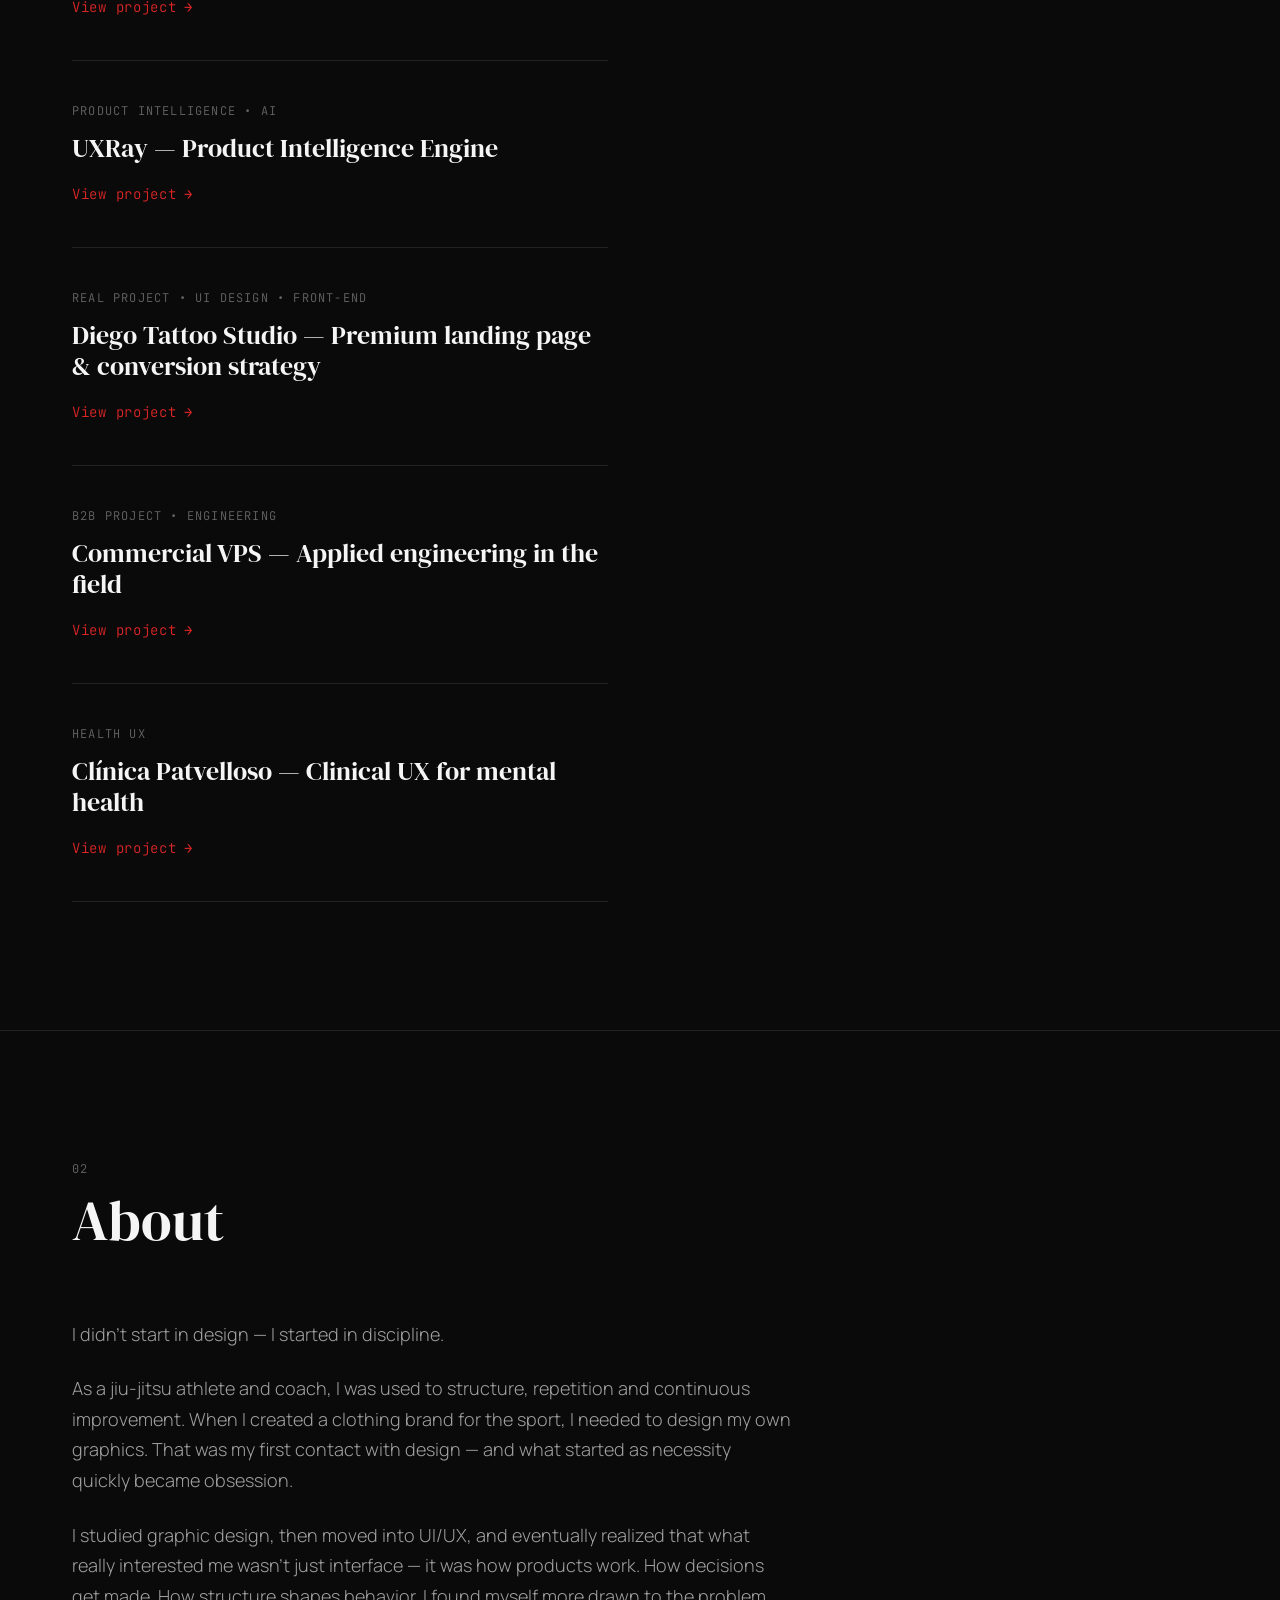
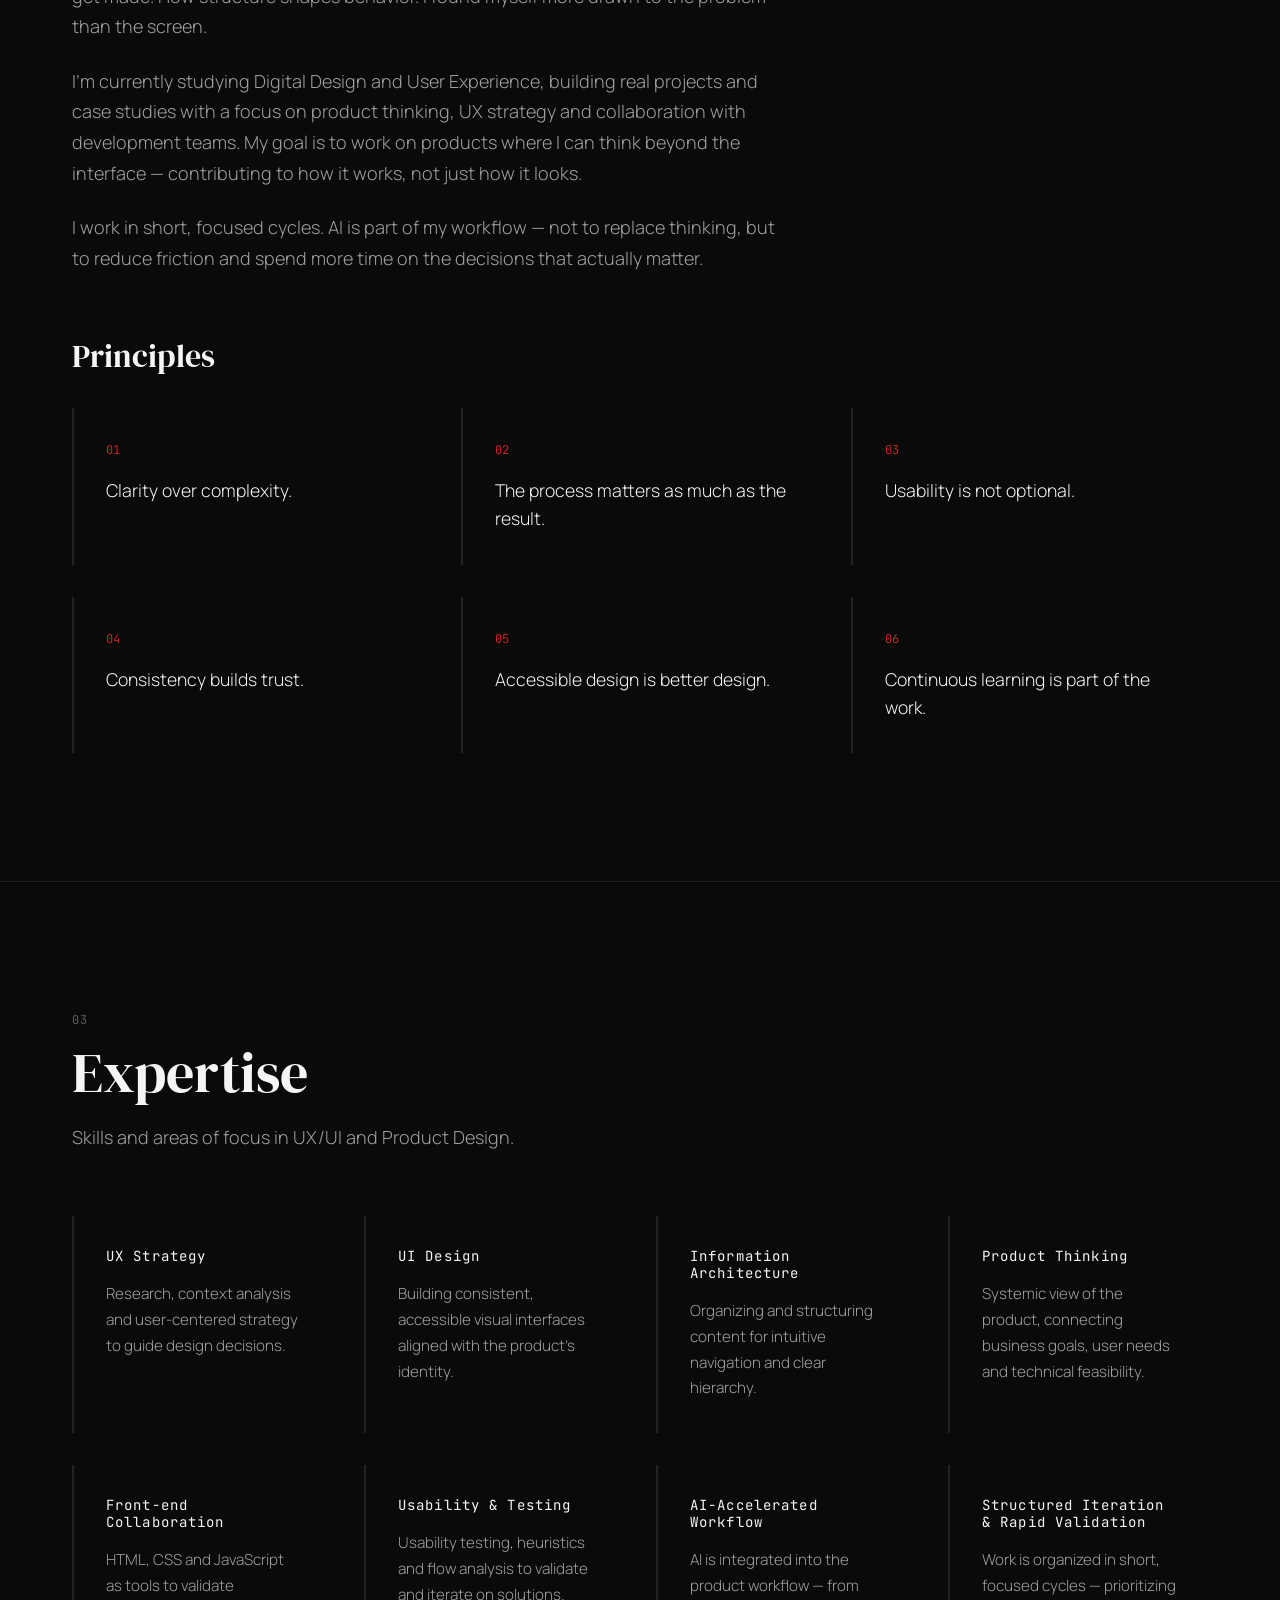
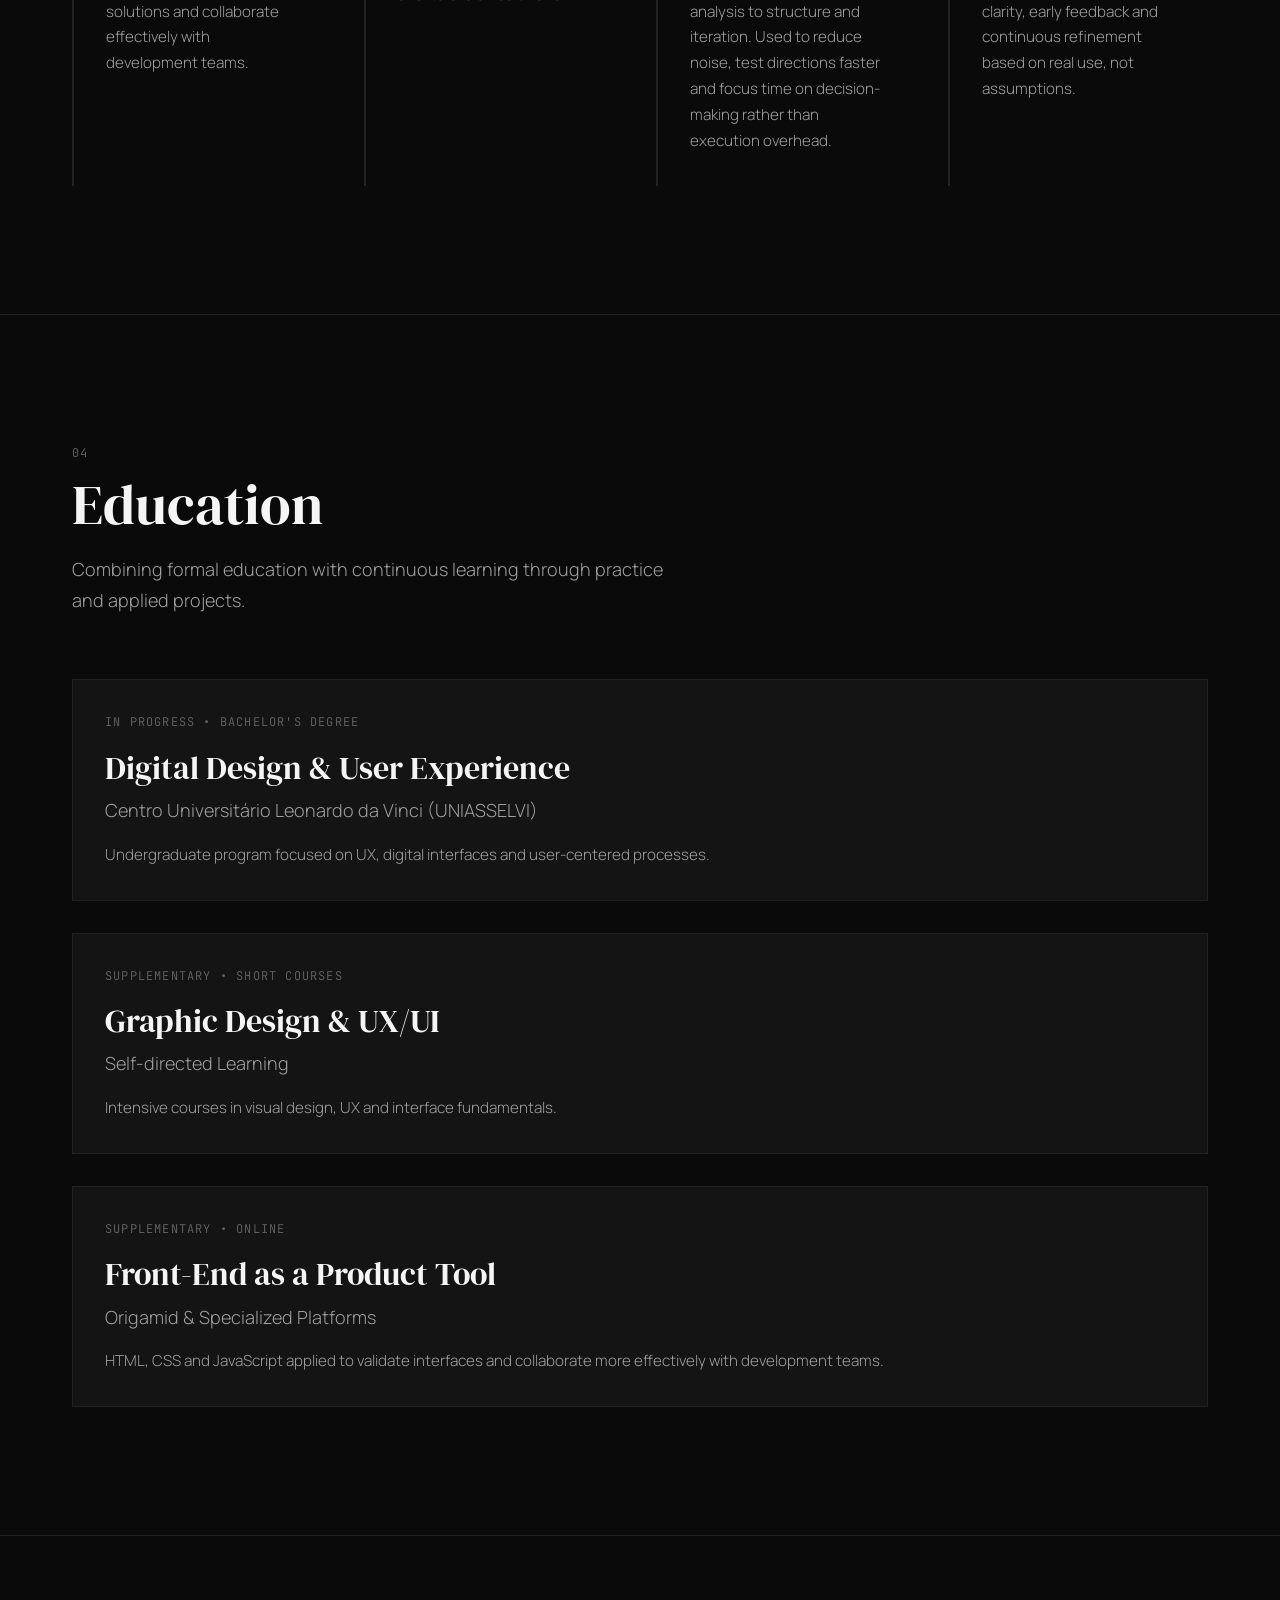
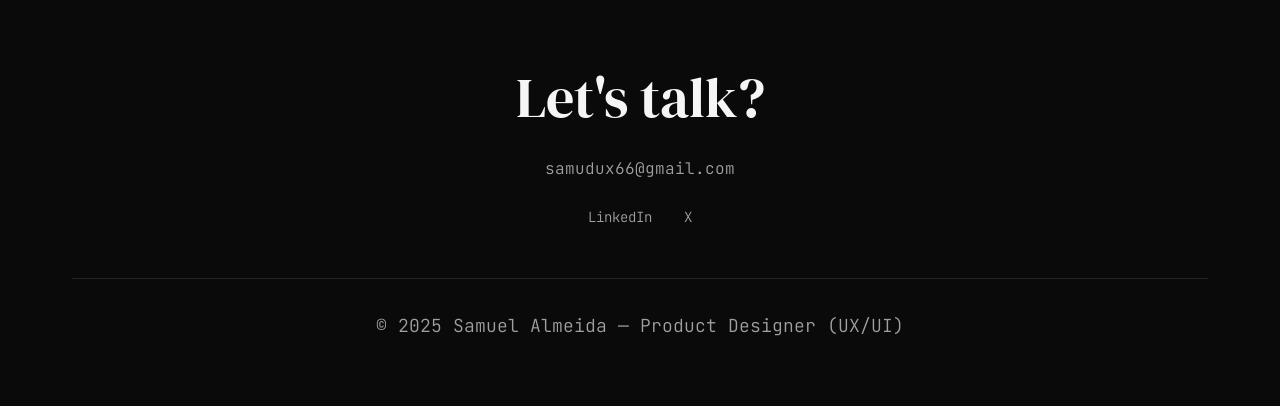
==== commit 806d51a8: "fix(education): replace institution placeholder with UNIASSELVI Co-Authored-By: Claude Sonnet 4.6 <n" ====
--- a/index.html
+++ b/index.html
@@ -269,7 +269,7 @@
 <div class="education-item scroll-reveal">
 <div class="education-meta">IN PROGRESS • BACHELOR'S DEGREE</div>
 <h3 class="education-title">Digital Design & User Experience</h3>
-<p class="education-institution">Higher Education Institution</p>
+<p class="education-institution">Centro Universitário Leonardo da Vinci (UNIASSELVI)</p>
 <p class="education-description">
 Undergraduate program focused on UX, digital interfaces and user-centered processes.
 </p>
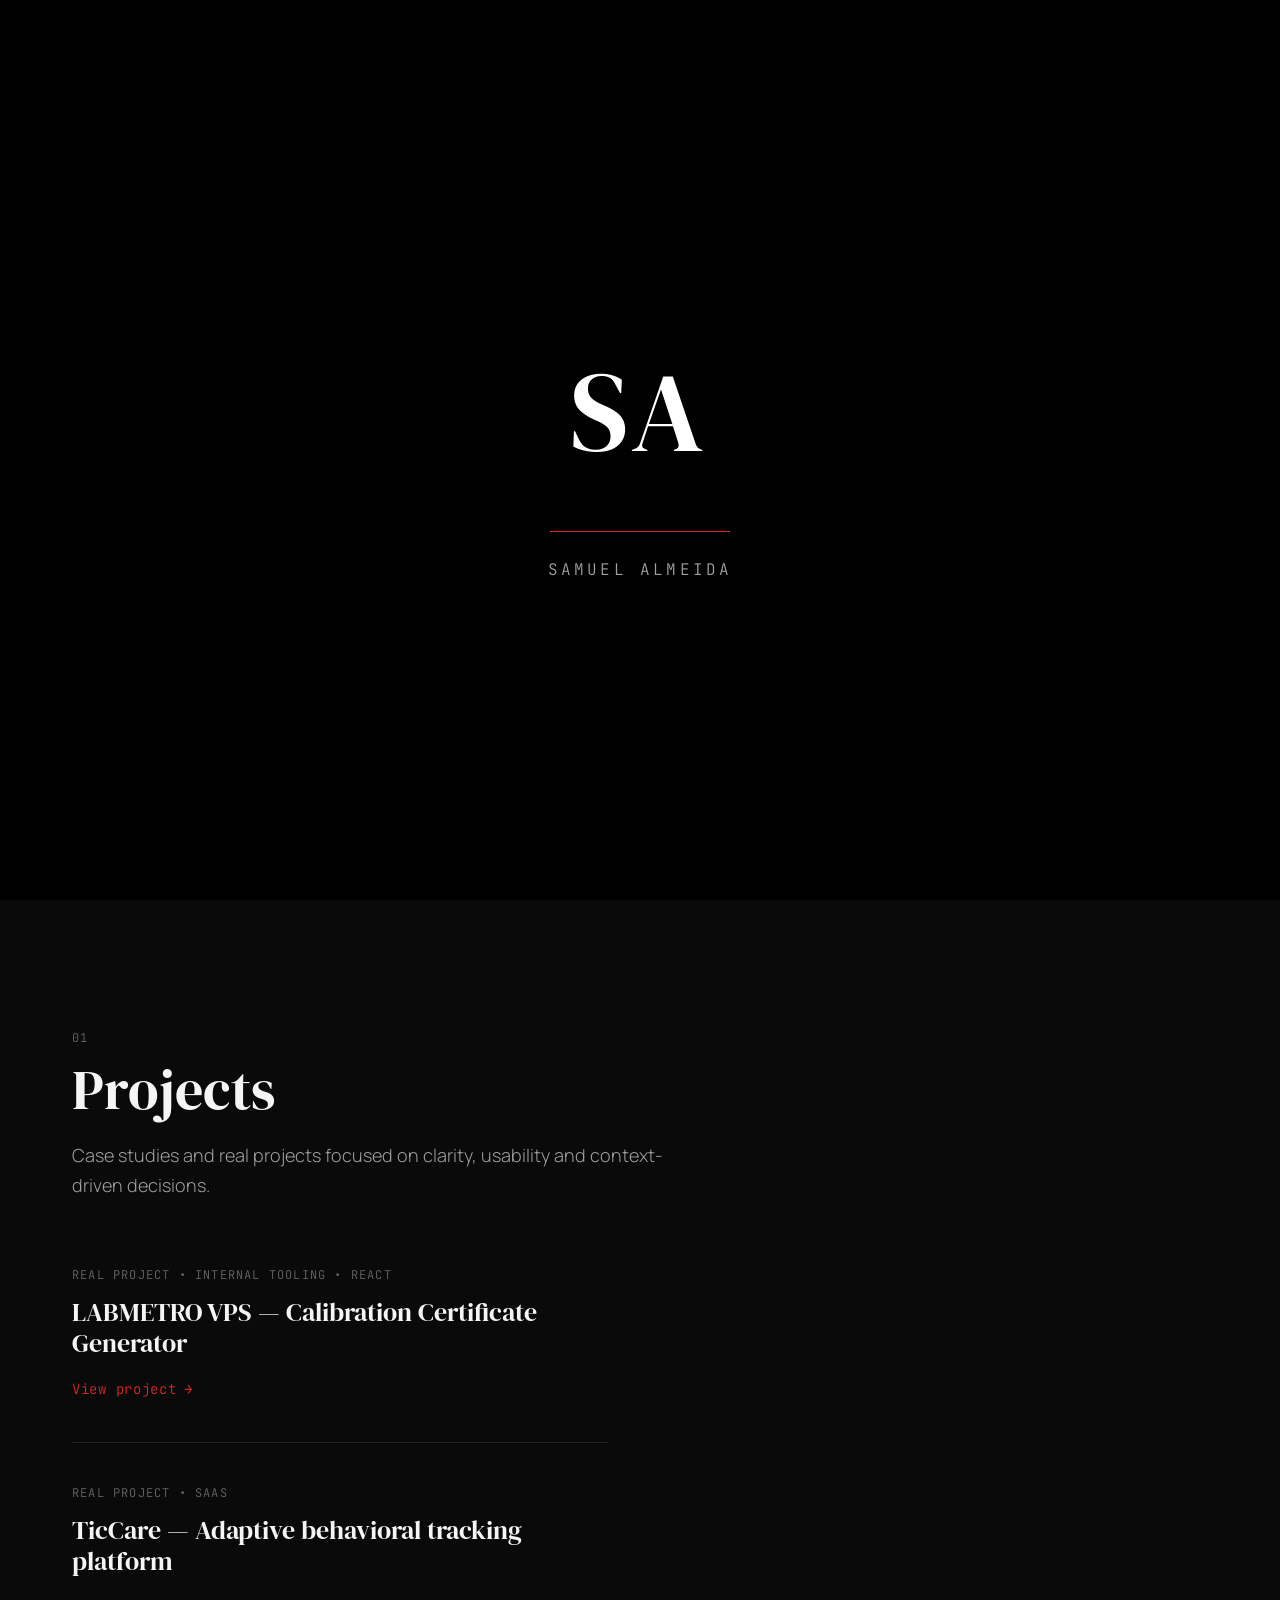
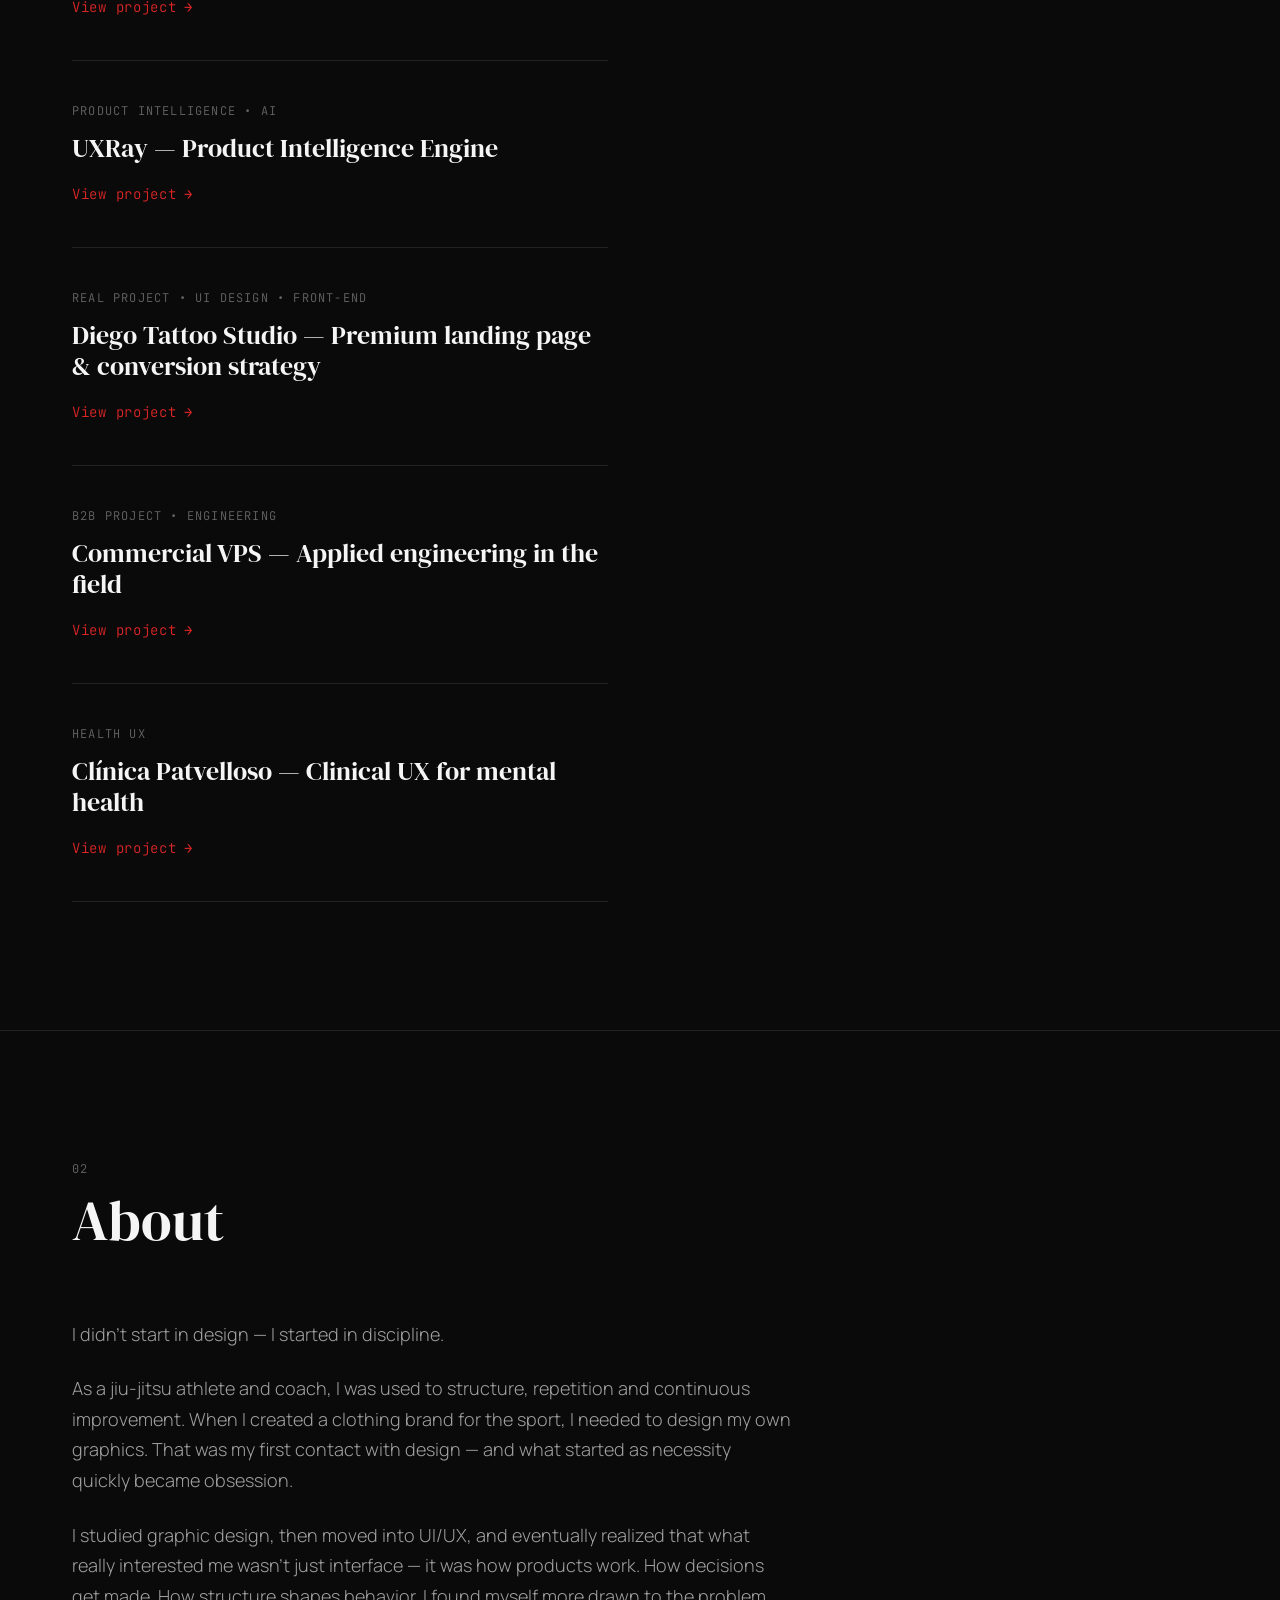
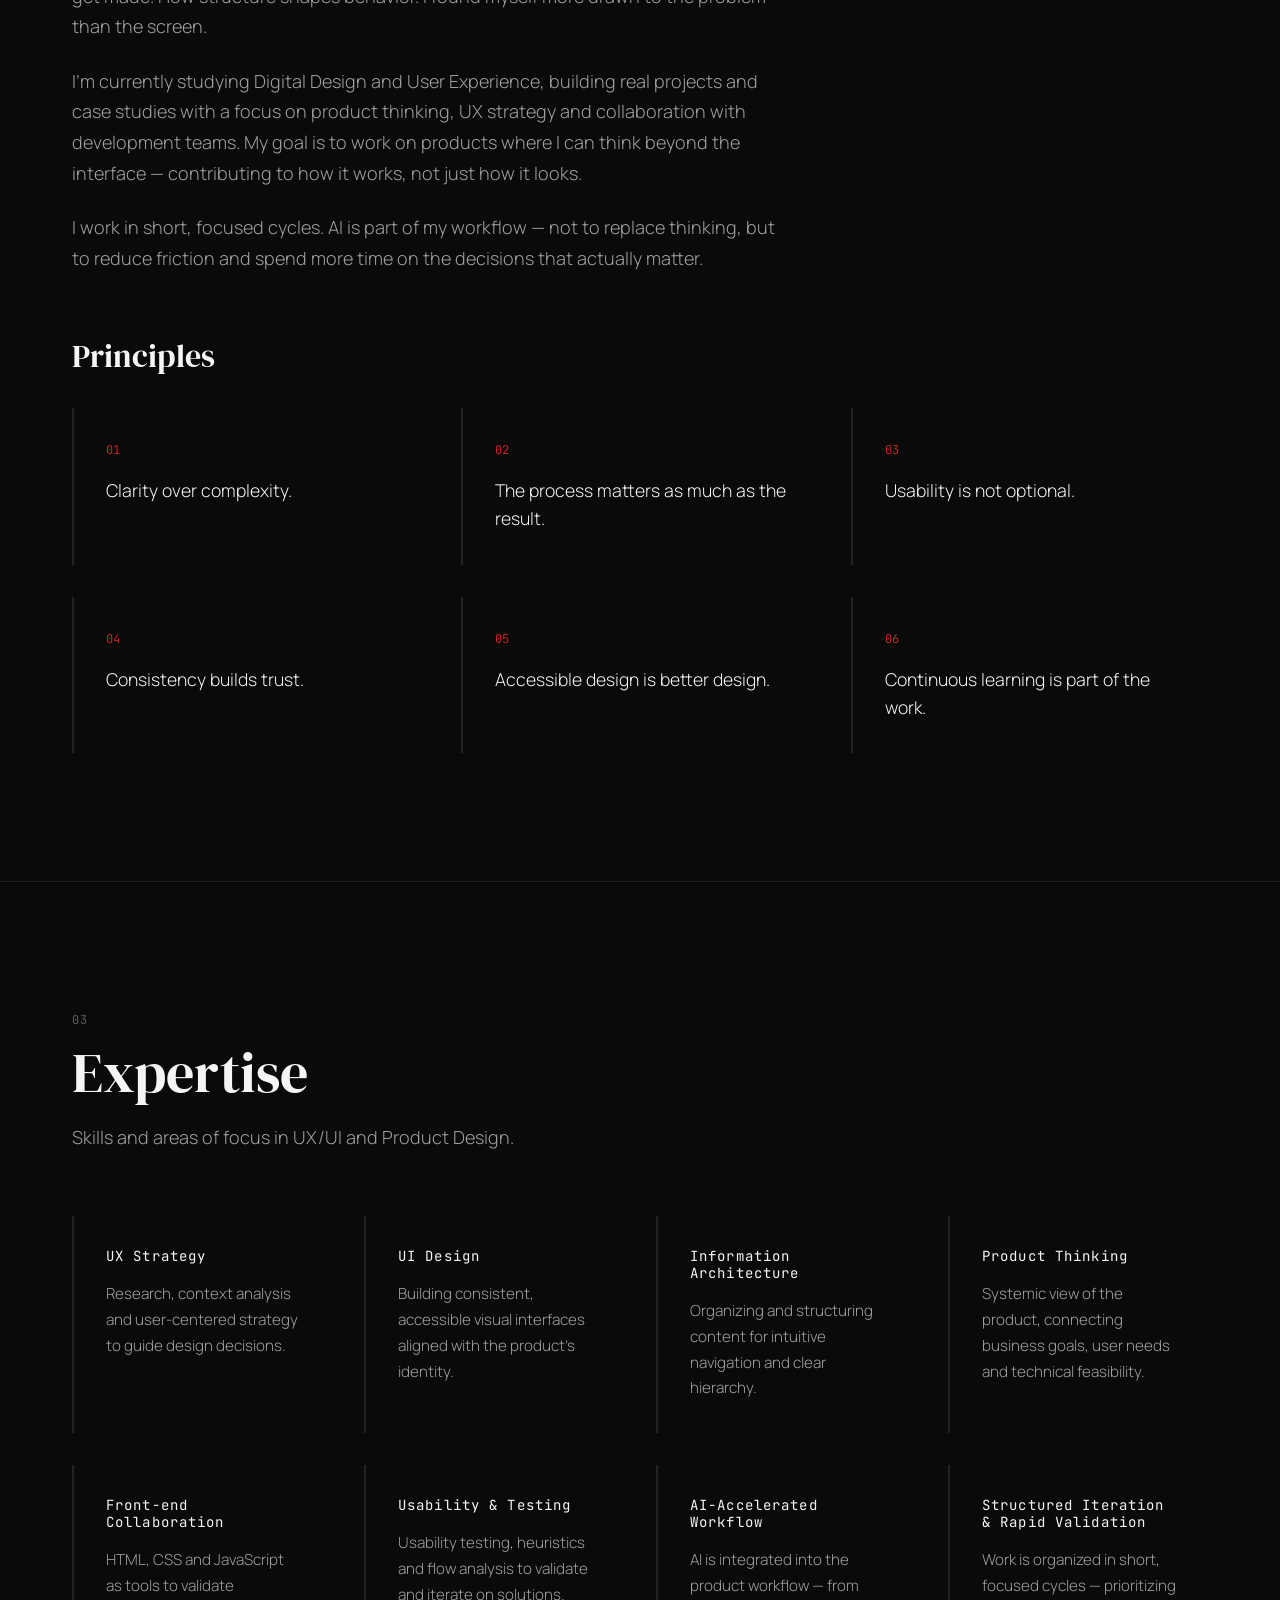
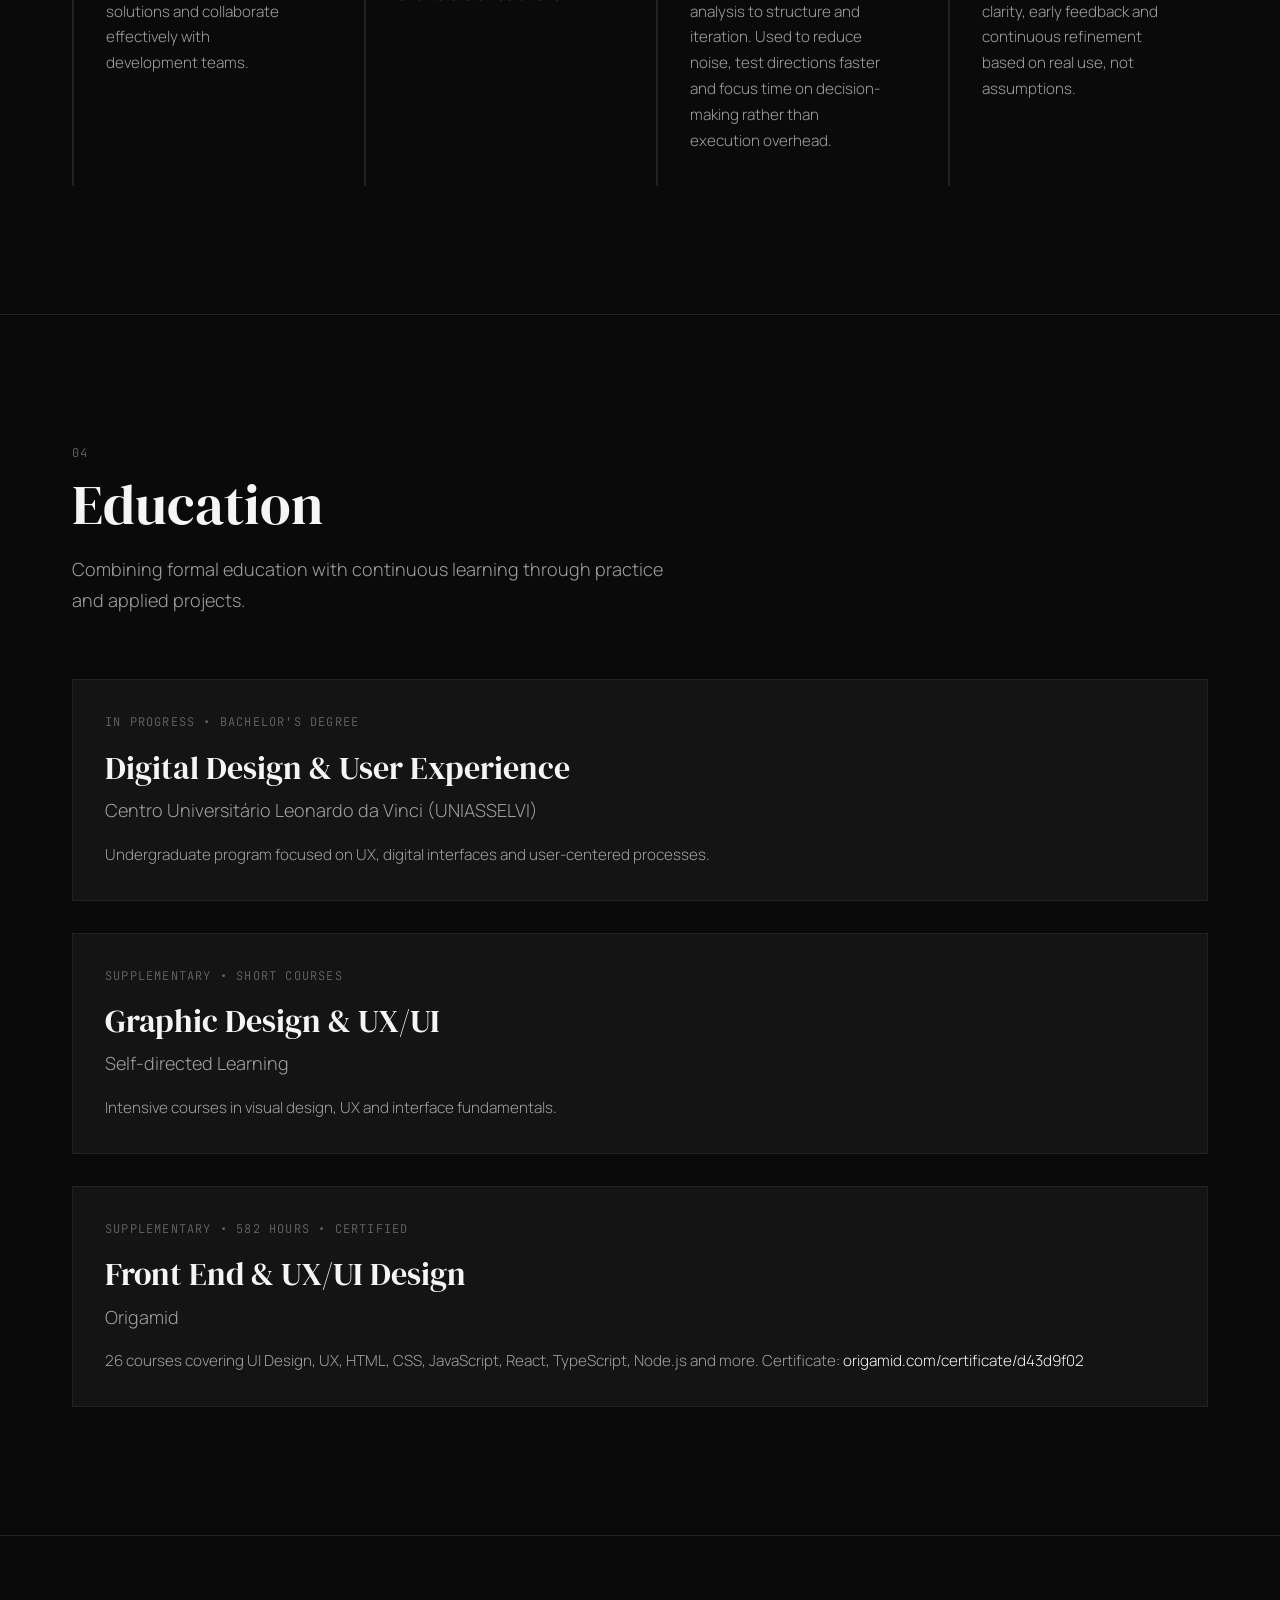
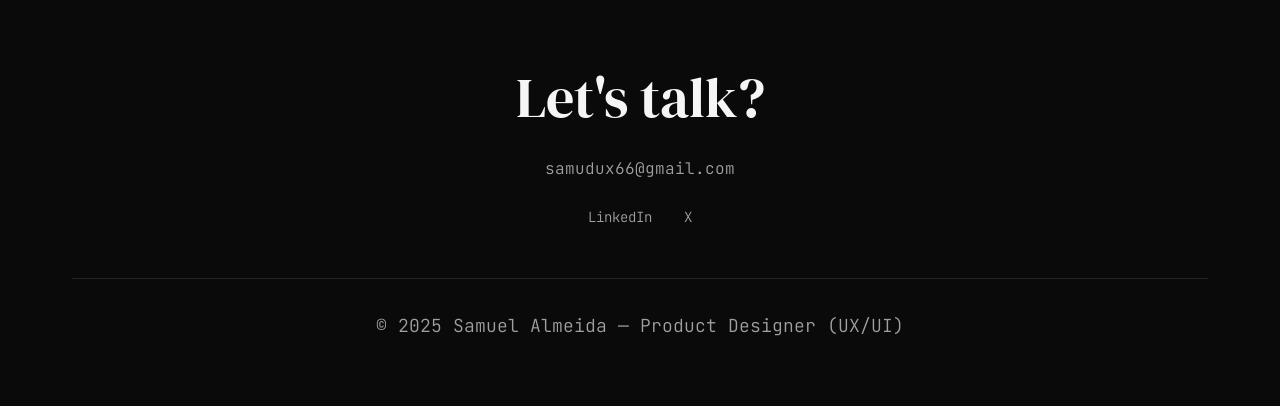
==== commit 053b042e: "fix(education): update Origamid entry with certified data - Title: Front End & UX/UI Design (582h, 2" ====
--- a/index.html
+++ b/index.html
@@ -285,11 +285,11 @@
 </div>
 
 <div class="education-item scroll-reveal">
-<div class="education-meta">SUPPLEMENTARY • ONLINE</div>
-<h3 class="education-title">Front-End as a Product Tool</h3>
-<p class="education-institution">Origamid & Specialized Platforms</p>
+<div class="education-meta">SUPPLEMENTARY • 582 HOURS • CERTIFIED</div>
+<h3 class="education-title">Front End & UX/UI Design</h3>
+<p class="education-institution">Origamid</p>
 <p class="education-description">
-HTML, CSS and JavaScript applied to validate interfaces and collaborate more effectively with development teams.
+26 courses covering UI Design, UX, HTML, CSS, JavaScript, React, TypeScript, Node.js and more. Certificate: <a href="https://origamid.com/certificate/d43d9f02" target="_blank" rel="noopener noreferrer">origamid.com/certificate/d43d9f02</a>
 </p>
 </div>
 
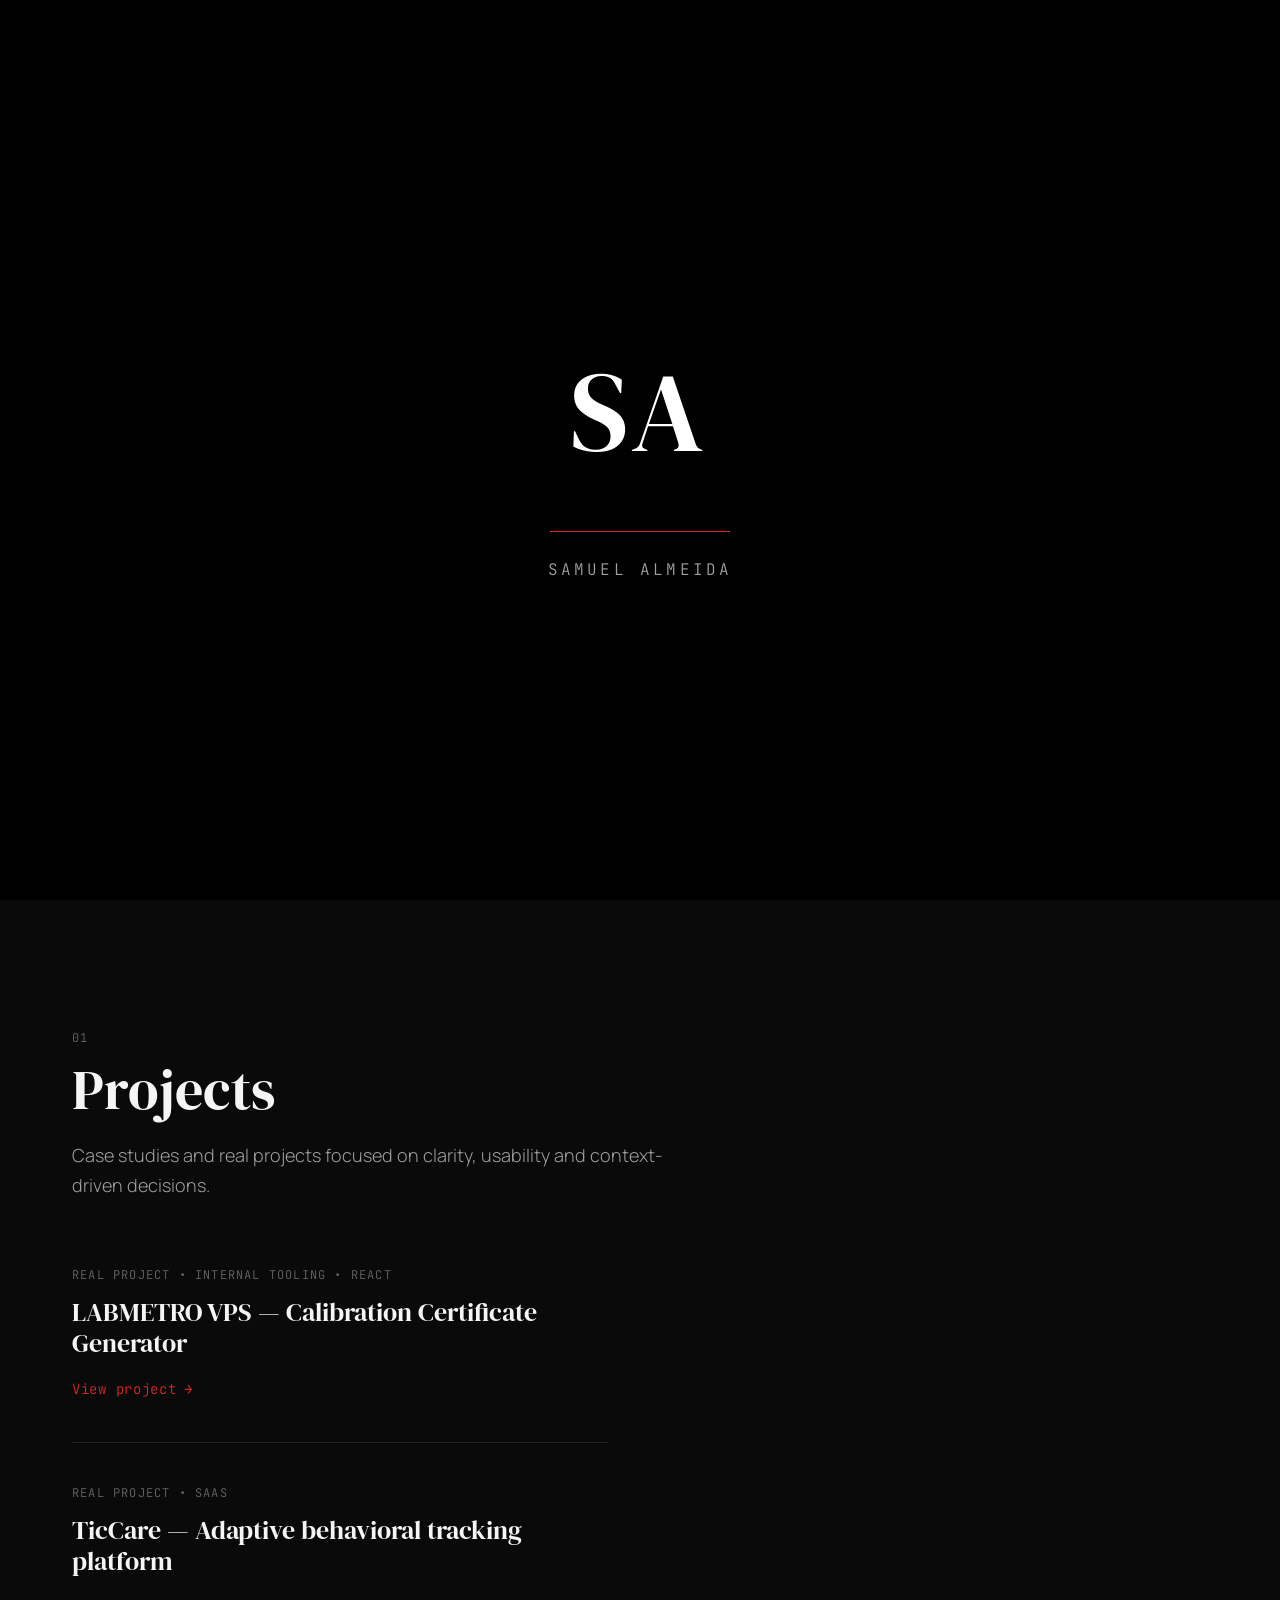
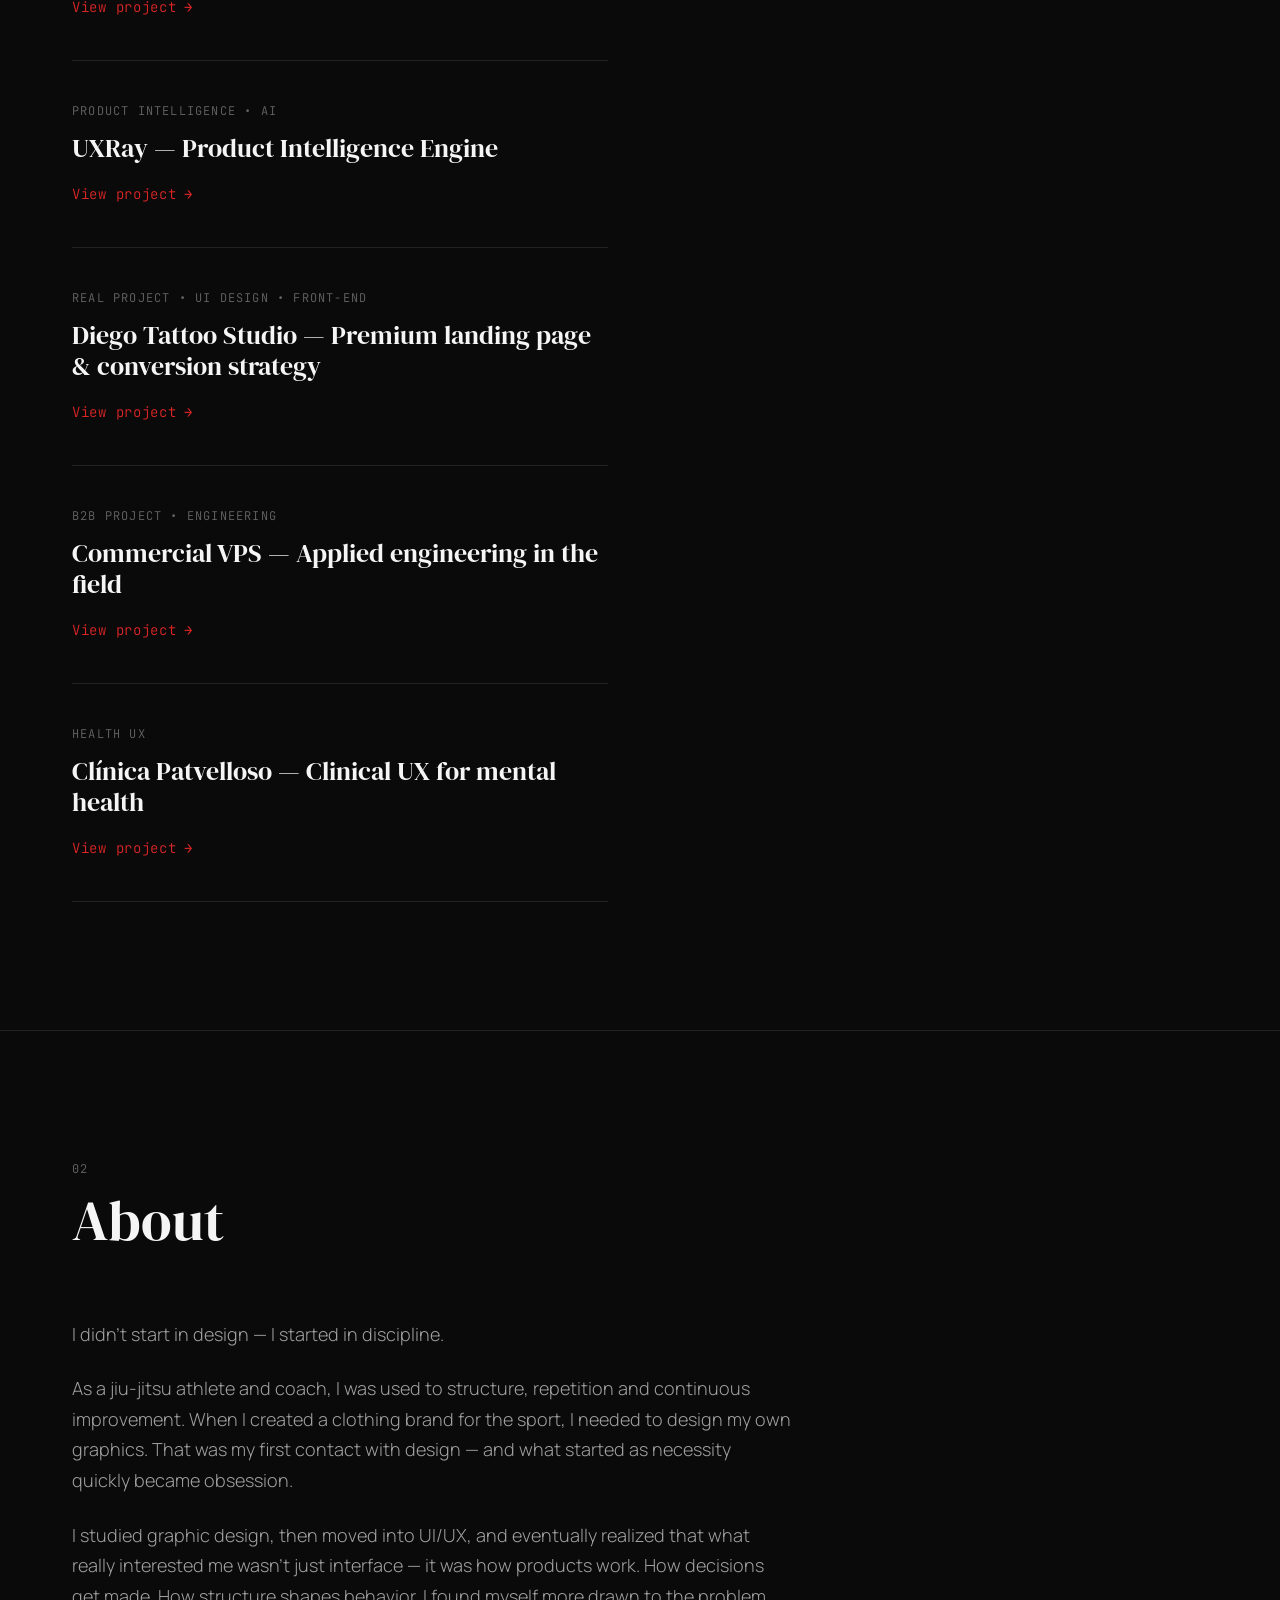
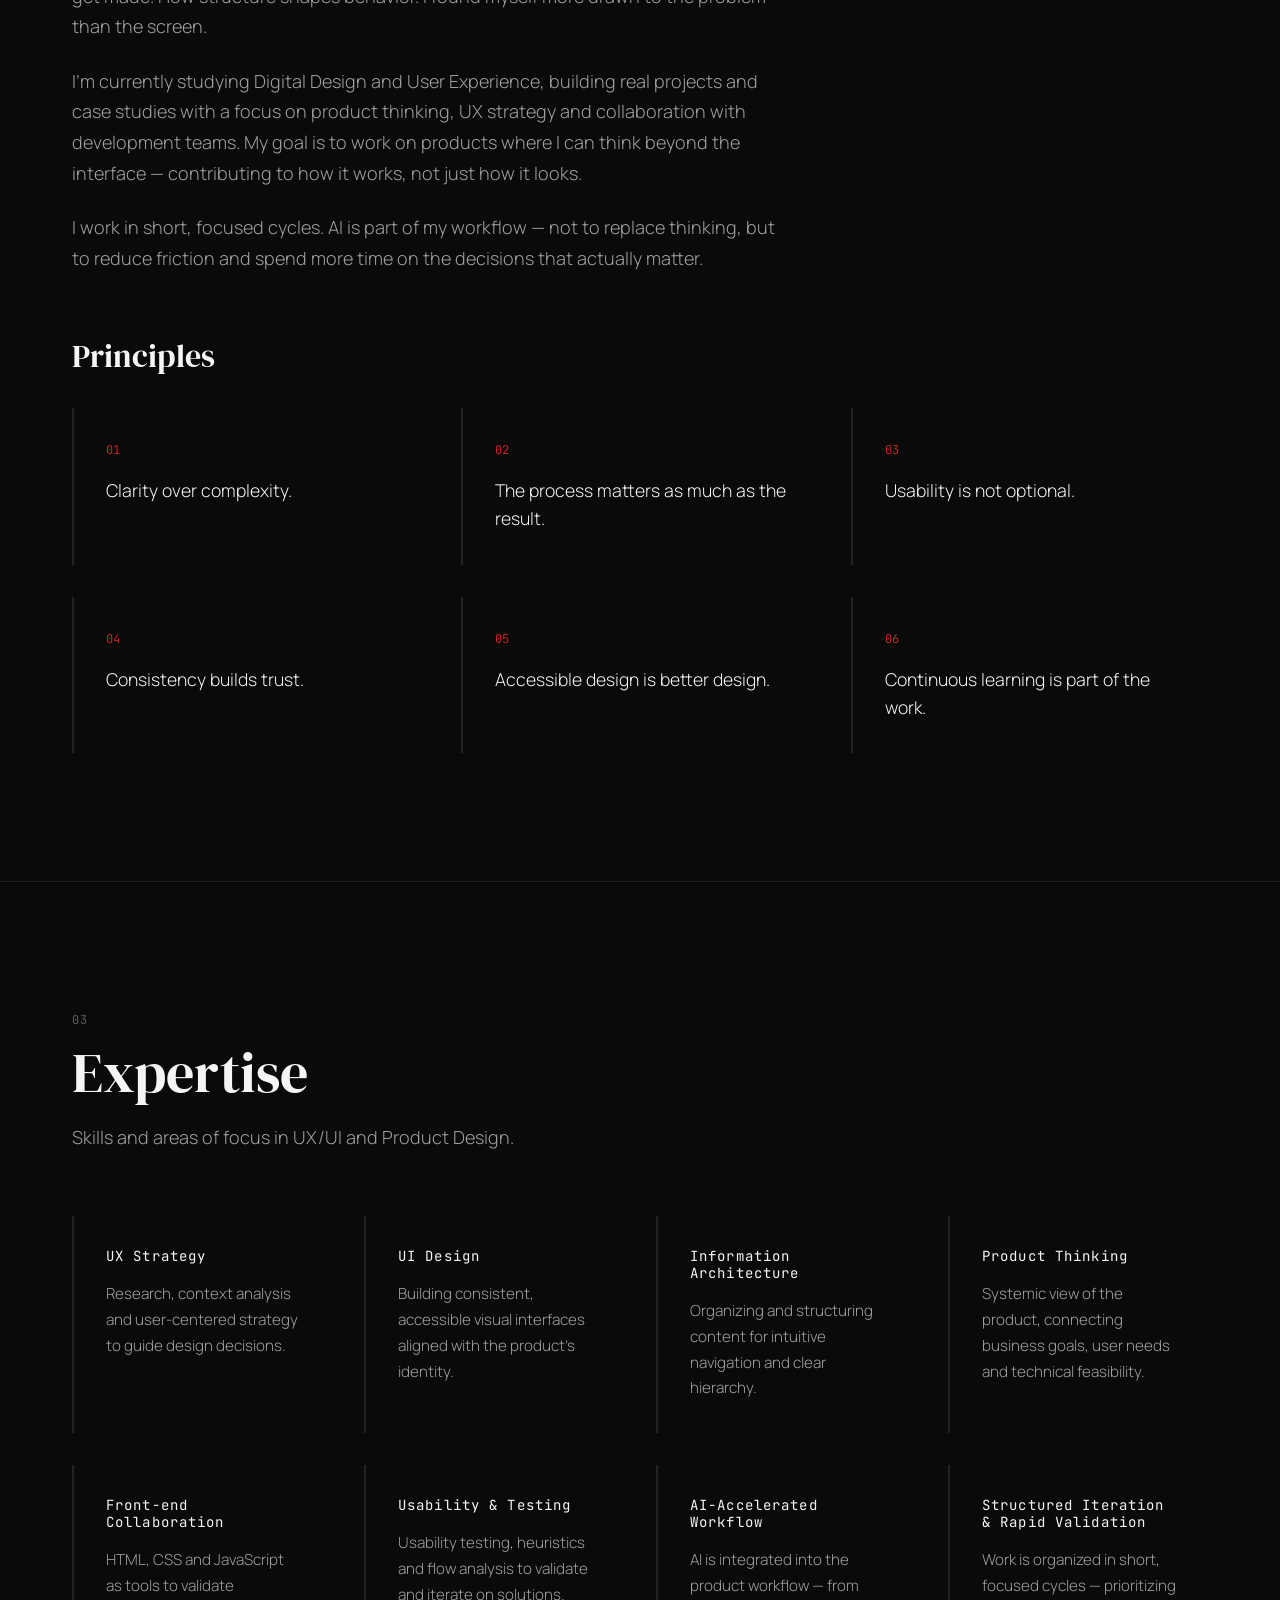
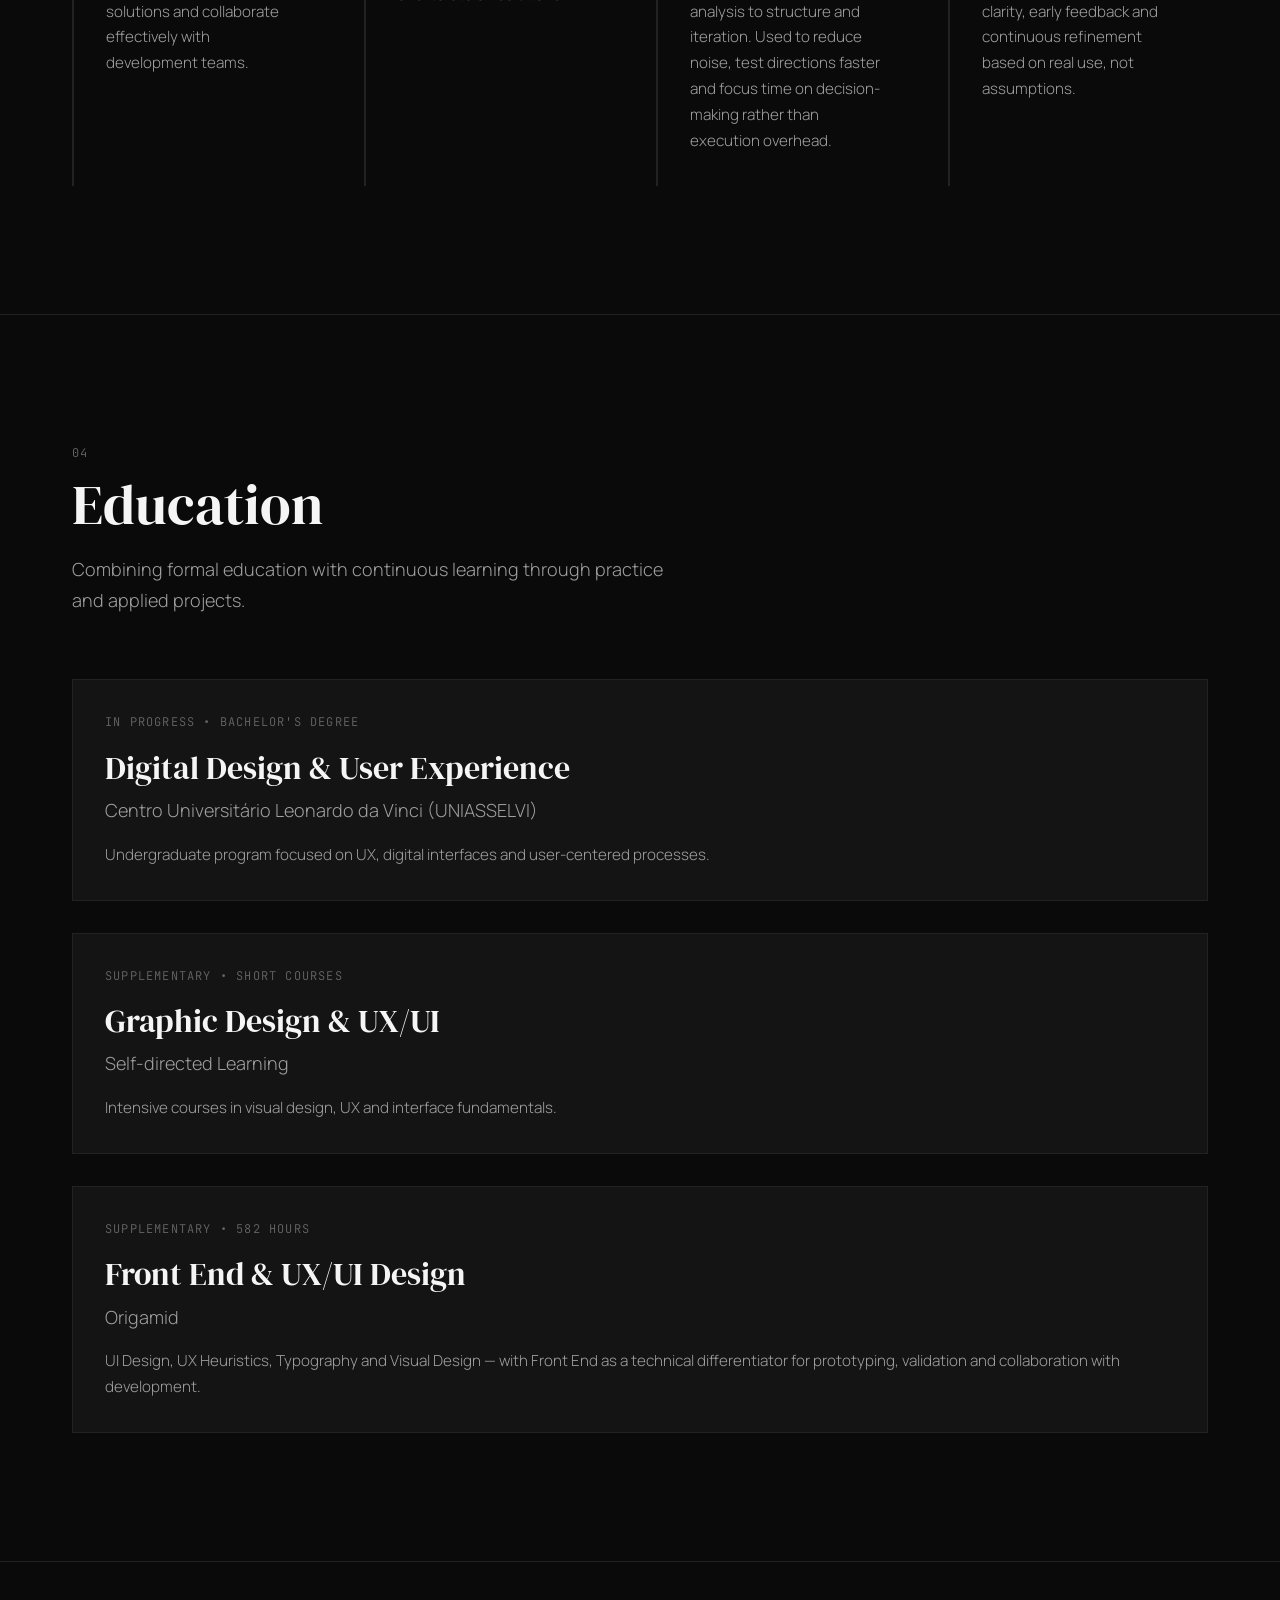
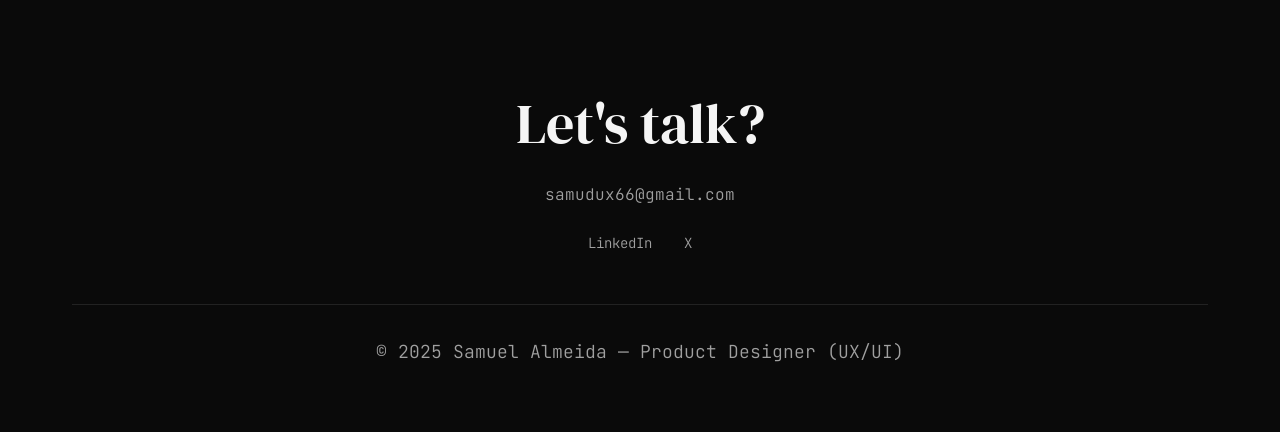
==== commit 9fb1f03f: "fix(education): remove certificate link, focus description on UX/UI + Front End differentiator Co-Au" ====
--- a/index.html
+++ b/index.html
@@ -285,11 +285,11 @@
 </div>
 
 <div class="education-item scroll-reveal">
-<div class="education-meta">SUPPLEMENTARY • 582 HOURS • CERTIFIED</div>
+<div class="education-meta">SUPPLEMENTARY • 582 HOURS</div>
 <h3 class="education-title">Front End & UX/UI Design</h3>
 <p class="education-institution">Origamid</p>
 <p class="education-description">
-26 courses covering UI Design, UX, HTML, CSS, JavaScript, React, TypeScript, Node.js and more. Certificate: <a href="https://origamid.com/certificate/d43d9f02" target="_blank" rel="noopener noreferrer">origamid.com/certificate/d43d9f02</a>
+UI Design, UX Heuristics, Typography and Visual Design — with Front End as a technical differentiator for prototyping, validation and collaboration with development.
 </p>
 </div>
 
